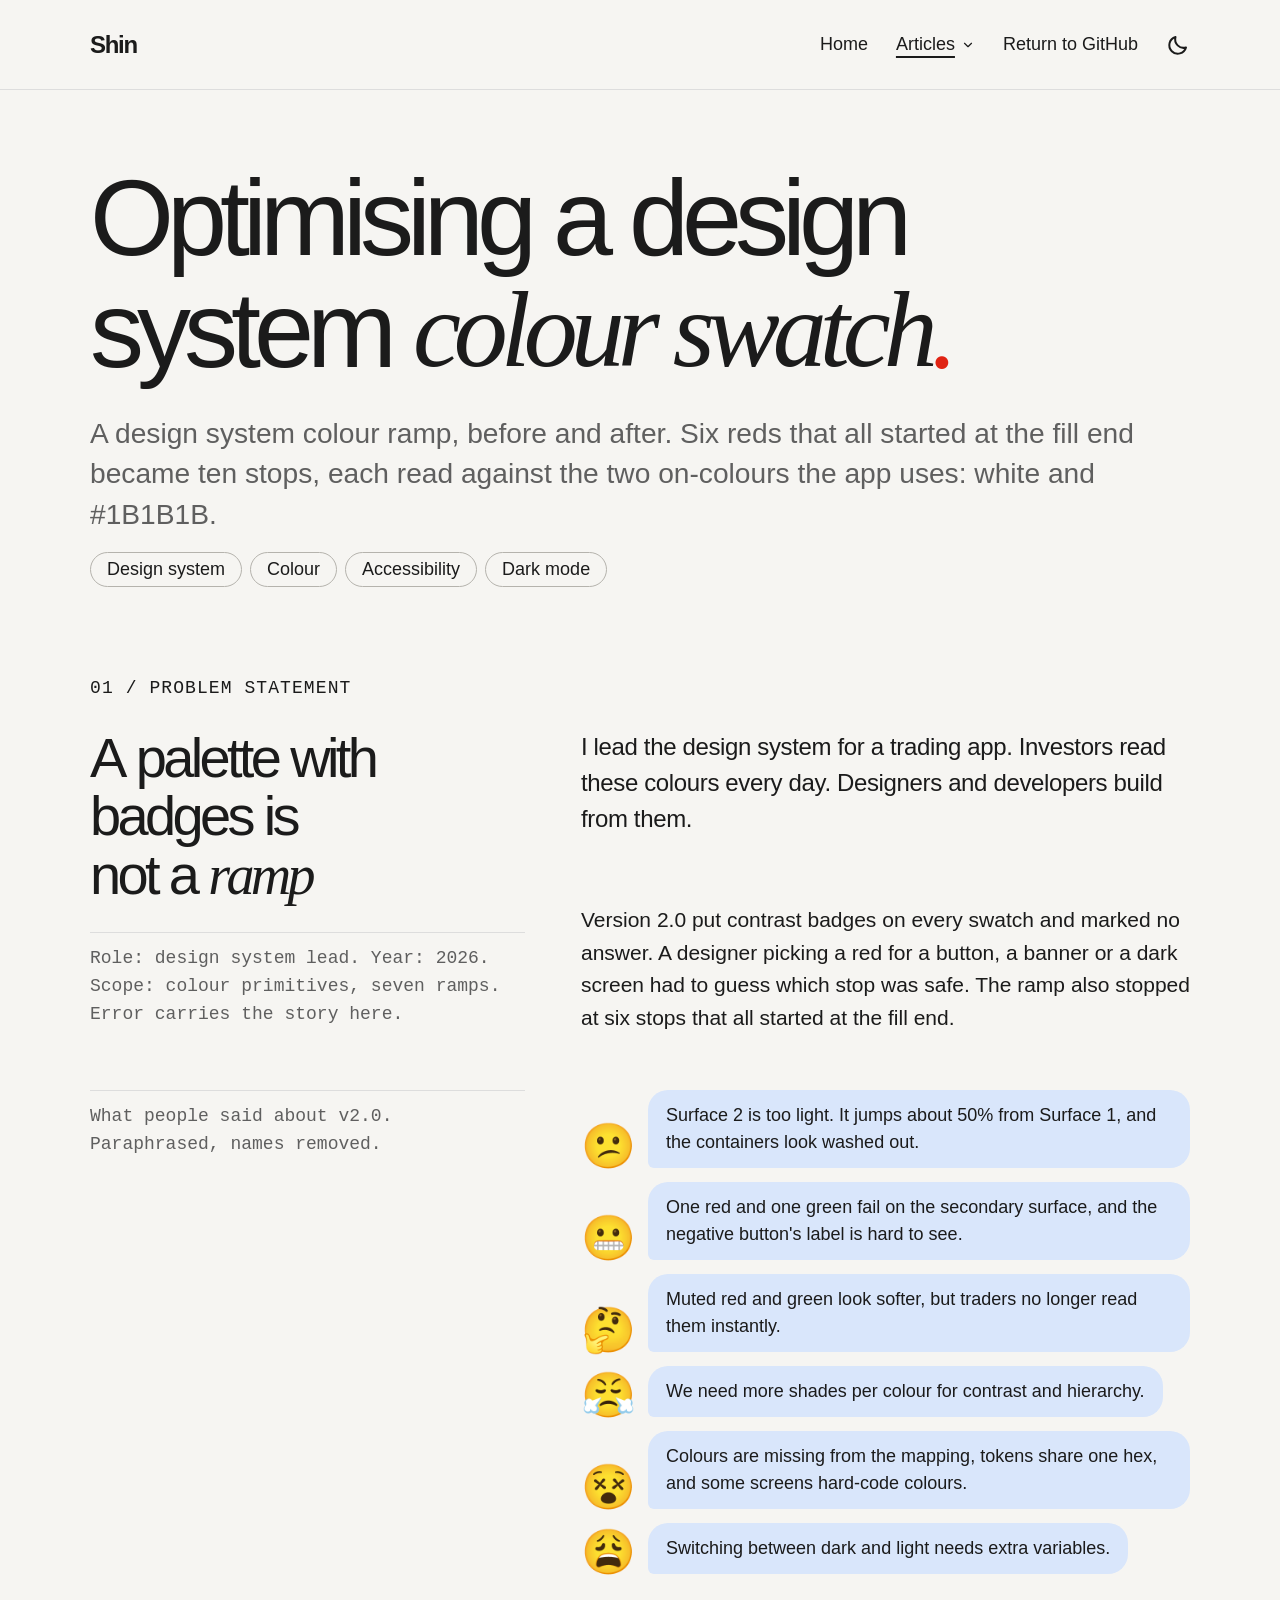
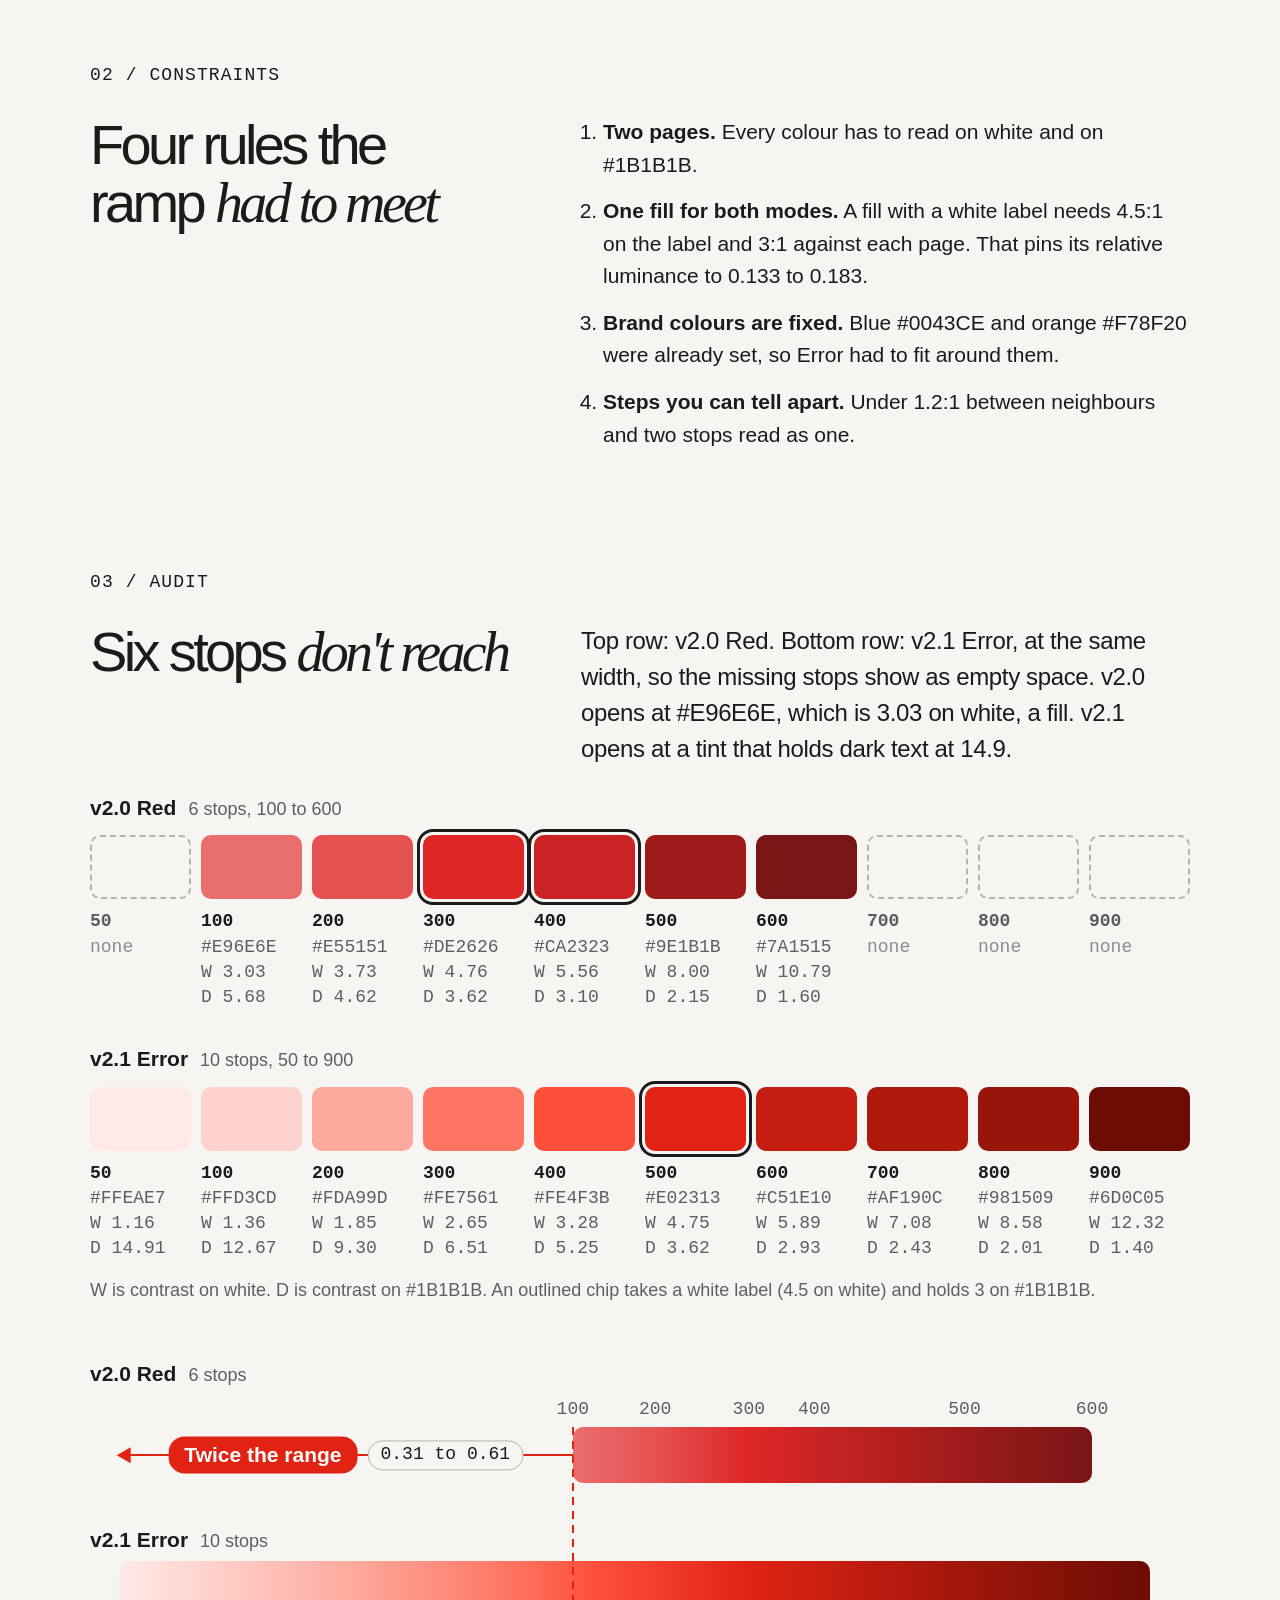
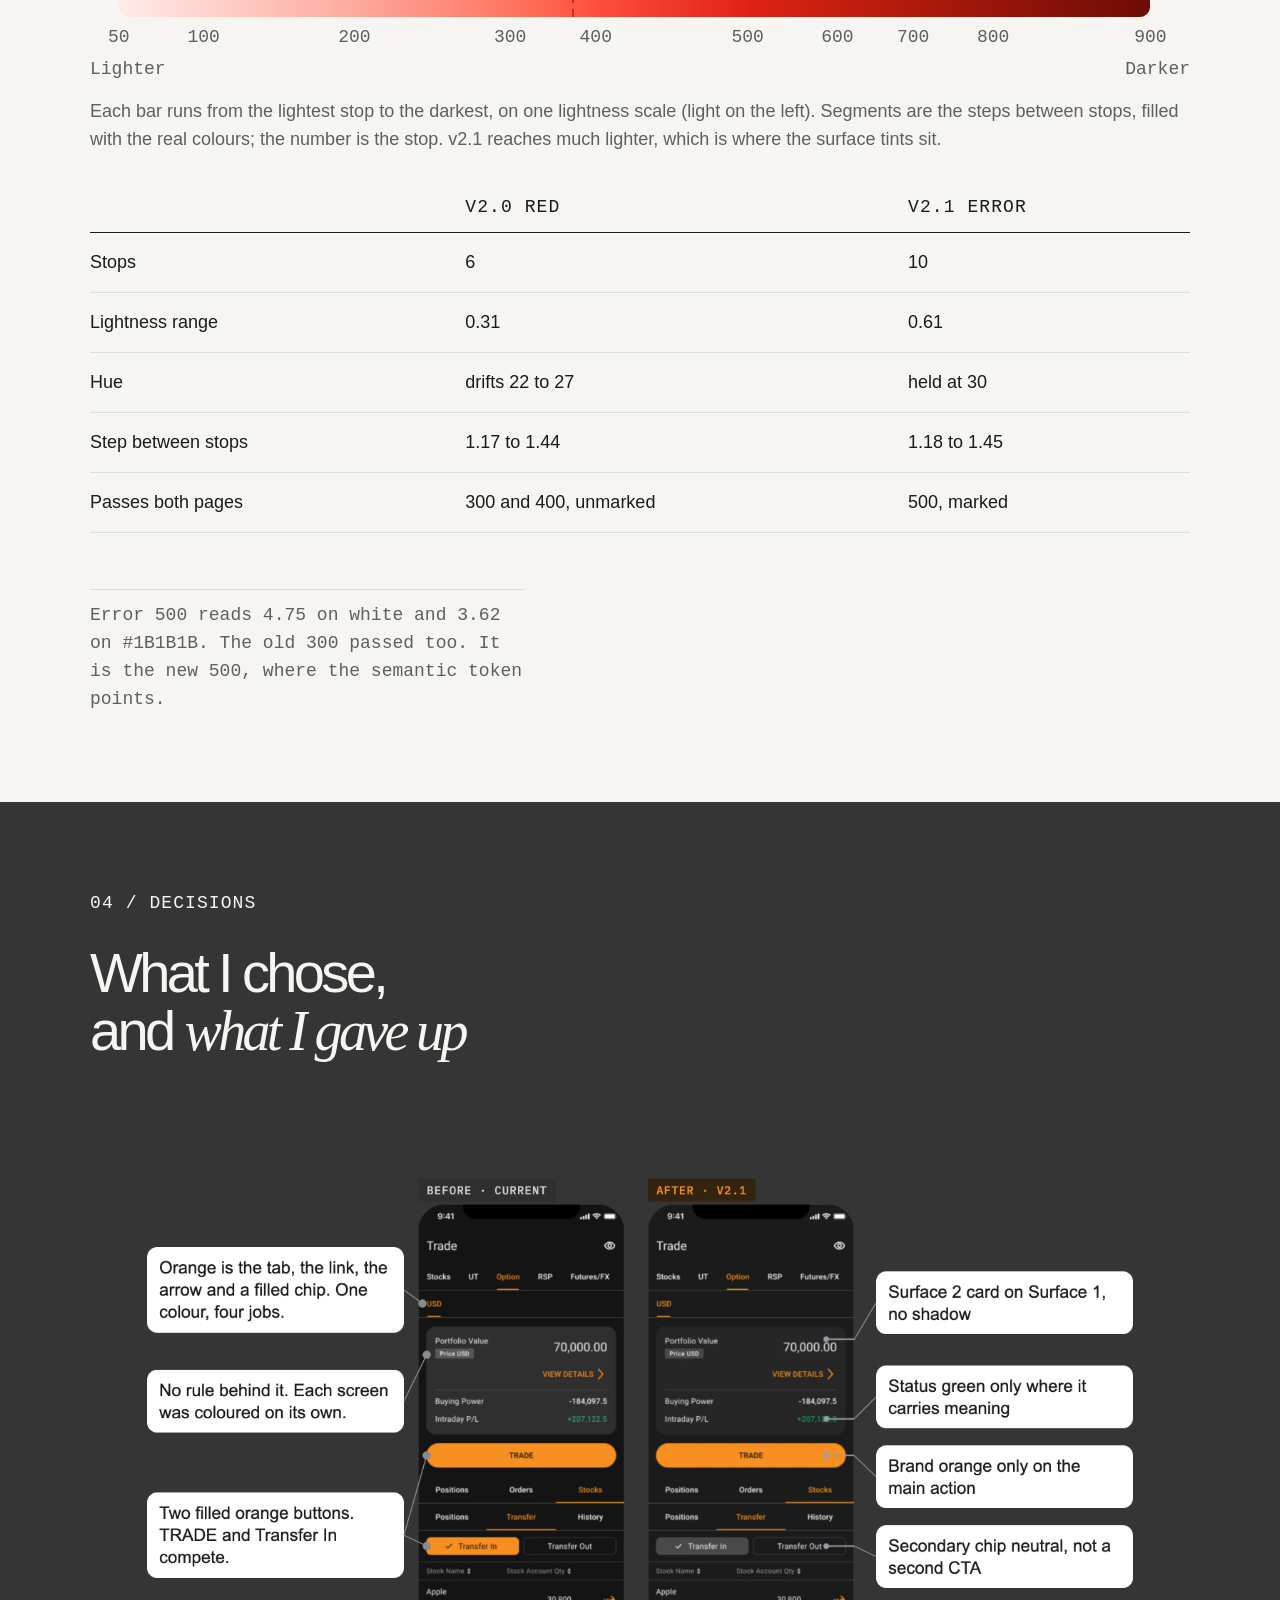
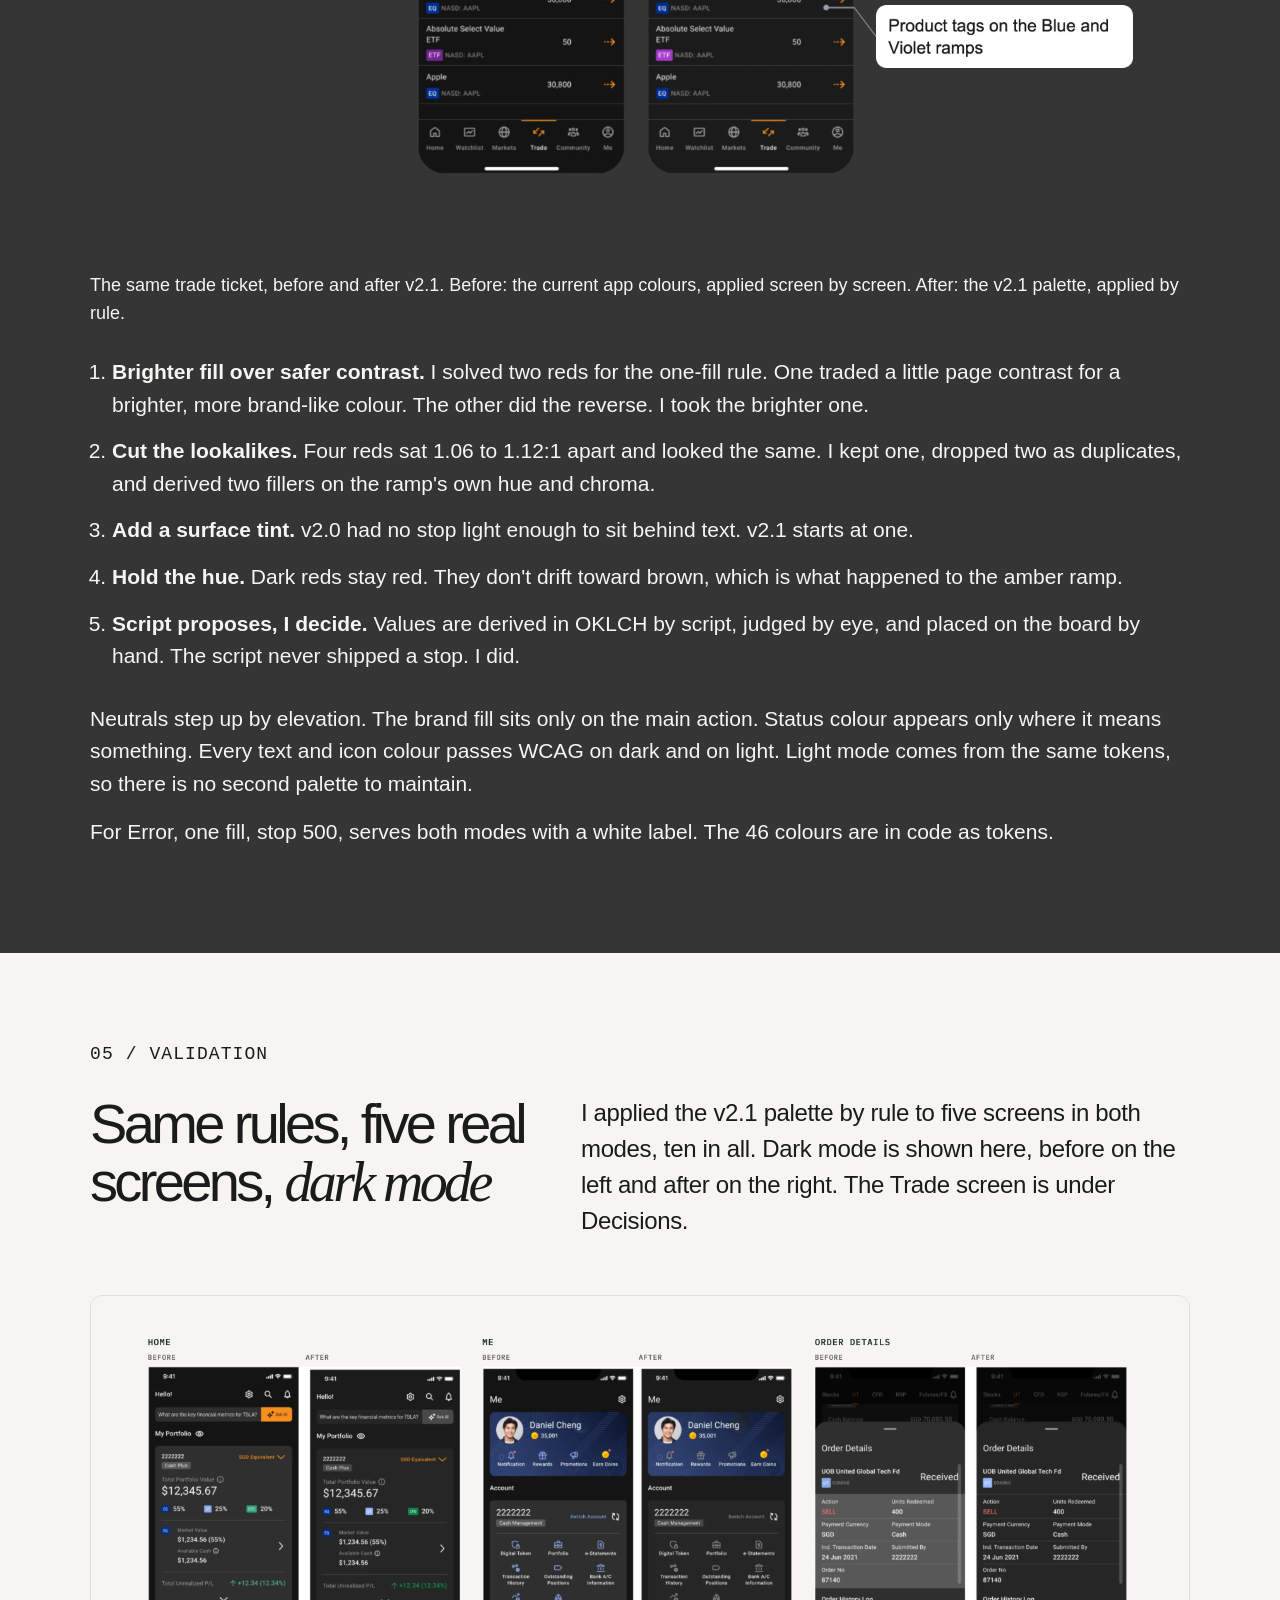
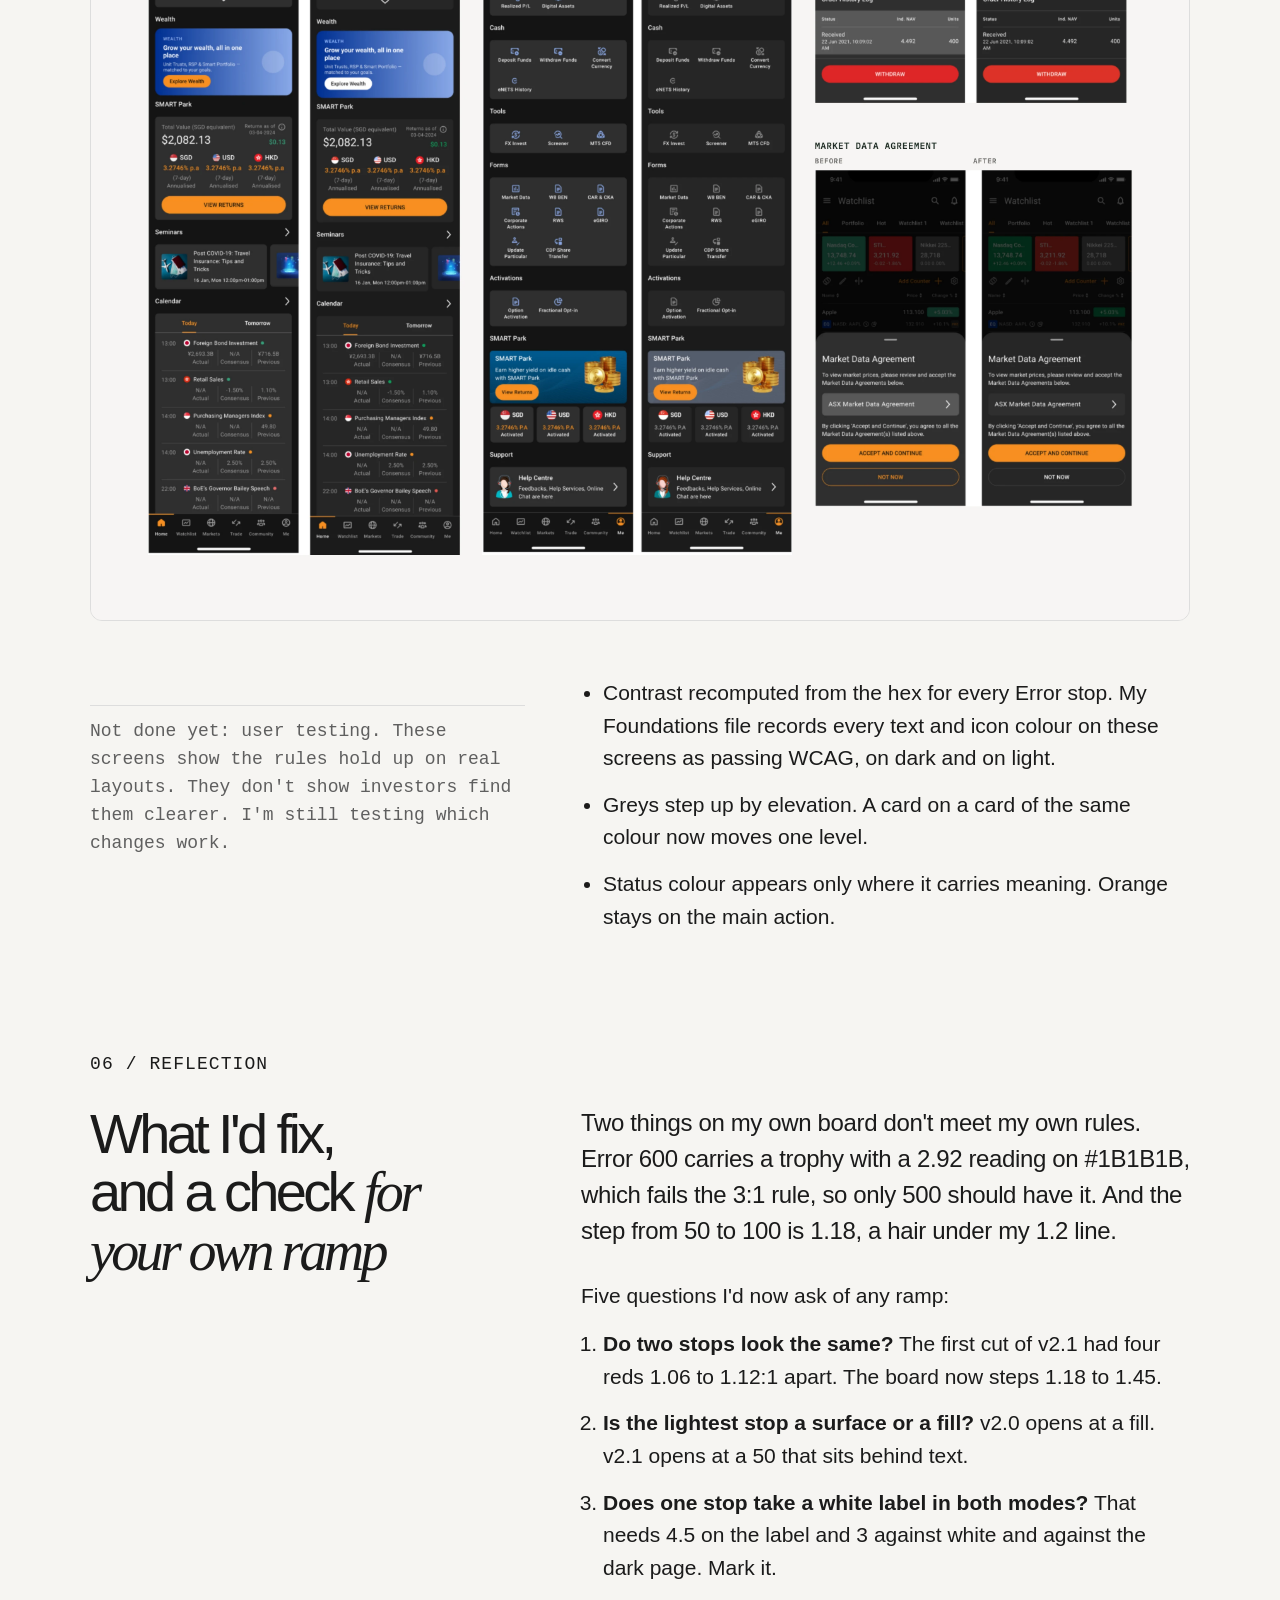
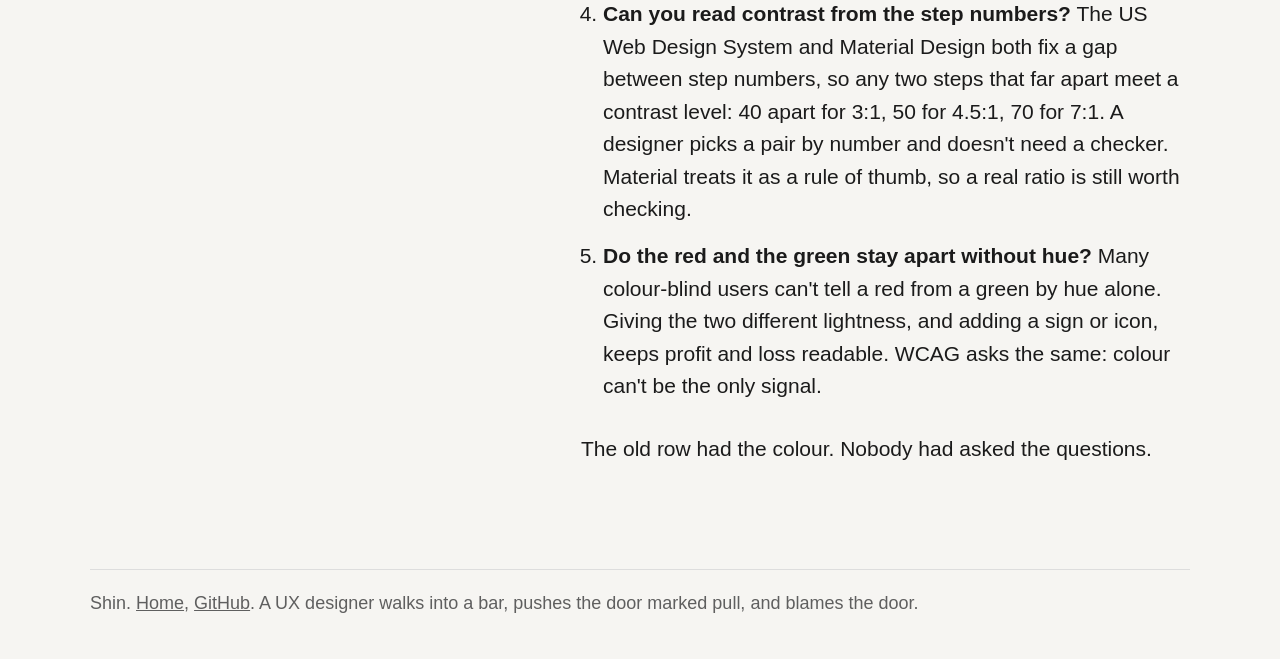
==== colour-swatch/index.html @ 4c6c38c0 "Rename the swatch article to colour-swatch and polish the dark theme and visuals" ====
<!doctype html>
<html lang="en">
<head>
<meta charset="utf-8">
<meta name="viewport" content="width=device-width, initial-scale=1">
<title>Optimising a design system colour swatch</title>
<meta name="description" content="A design system colour ramp, before and after: six reds became ten tested stops.">
<meta name="theme-color" content="#1B1B1B">
<meta property="og:title" content="Optimising a design system colour swatch">
<meta property="og:description" content="A design system colour ramp, before and after. Each stop read against white and #1B1B1B.">
<meta property="og:type" content="website">
<meta property="og:url" content="https://dofu.github.io/colour-swatch/">
<meta property="og:image" content="https://dofu.github.io/colour-swatch/assets/share-preview.png">
<meta property="og:image:width" content="1200"><meta property="og:image:height" content="630">
<meta name="twitter:card" content="summary_large_image">
<link rel="icon" href="../favicon.svg" type="image/svg+xml">
<script>document.documentElement.classList.add("js");try{var t=localStorage.getItem("theme");if(!t&&matchMedia("(prefers-color-scheme:dark)").matches)t="dark";if(t==="dark")document.documentElement.setAttribute("data-theme","dark")}catch(e){}</script>
<link rel="stylesheet" href="../styles.css?v=4593cac0">
</head>
<body>
<a class="skip" href="#main">Skip to content</a>
<header class="site wrap"><a class="brand" href="../index.html" aria-label="Shin, home">Shin</a><button class="burger" type="button" aria-expanded="false" aria-controls="site-nav" aria-label="Menu"><svg viewBox="0 0 24 24" aria-hidden="true"><path class="o" d="M3 7h18M3 12h18M3 17h18"/><path class="x" d="M5 5l14 14M19 5L5 19"/></svg></button><nav aria-label="Site" id="site-nav"><a href="../index.html">Home</a><div class="menu is-current"><button class="menu-btn" type="button" aria-expanded="false" aria-controls="articles-menu">Articles<svg viewBox="0 0 24 24" aria-hidden="true"><path d="M6 9l6 6 6-6"/></svg></button><ul id="articles-menu"><li><a href="../colour-swatch/index.html" aria-current="page">Optimising a design system colour swatch</a></li></ul></div><a href="https://github.com/dofu" class="ext">Return to GitHub</a></nav><button class="theme" type="button" aria-pressed="false" aria-label="Dark theme"><svg viewBox="0 0 24 24" aria-hidden="true"><path class="moon" d="M20 14.5A8.5 8.5 0 0 1 9.5 4a8.5 8.5 0 1 0 10.5 10.5z"/><g class="sun"><circle cx="12" cy="12" r="4"/><path d="M12 2v2M12 20v2M2 12h2M20 12h2M4.9 4.9l1.4 1.4M17.7 17.7l1.4 1.4M4.9 19.1l1.4-1.4M17.7 6.3l1.4-1.4"/></g></svg></button></header>
<main id="main" tabindex="-1">
<div class="wrap"><h1>Optimising a <mark>design system</mark> <em>colour swatch<span>.</span></em></h1>
<p class="lede">A design system colour ramp, before and after. Six reds that all started at the fill end became ten stops, each read against the two on-colours the app uses: white and #1B1B1B.</p><ul class="tags" aria-label="Tags"><li>Design system</li><li>Colour</li><li>Accessibility</li><li>Dark mode</li></ul></div>
<section class="wrap" id="problem">
<div class="tag">01 / Problem statement</div>
<h2>A palette with badges is <mark>not</mark> a <em>ramp</em></h2>
<p>I lead the design system for a trading app. Investors read these colours every day. Designers and developers build from them.</p>
<div class="with-note">
<aside class="margin">Role: design system lead. Year: 2026. Scope: colour primitives, seven ramps. Error carries the story here.</aside>
<p>Version 2.0 put contrast badges on every swatch and marked no answer. A designer picking a red for a button, a banner or a dark screen had to <mark>guess which stop was safe</mark>. The ramp also stopped at six stops that all started at the fill end.</p>
</div>
<div class="with-note lead-gap">
<aside class="margin">What people said about v2.0. Paraphrased, names removed.</aside>
<div class="chat" role="list" aria-label="Feedback on v2.0">
<div class="msg" role="listitem"><div class="av" aria-hidden="true">😕</div><div class="bub">Surface 2 is too light. It jumps about 50% from Surface 1, and the containers look washed out.</div></div>
<div class="msg" role="listitem"><div class="av" aria-hidden="true">😬</div><div class="bub">One red and one green fail on the secondary surface, and the negative button's label is hard to see.</div></div>
<div class="msg" role="listitem"><div class="av" aria-hidden="true">🤔</div><div class="bub">Muted red and green look softer, but traders no longer read them instantly.</div></div>
<div class="msg" role="listitem"><div class="av" aria-hidden="true">😤</div><div class="bub">We need more shades per colour for contrast and hierarchy.</div></div>
<div class="msg" role="listitem"><div class="av" aria-hidden="true">😵</div><div class="bub">Colours are missing from the mapping, tokens share one hex, and some screens hard-code colours.</div></div>
<div class="msg" role="listitem"><div class="av" aria-hidden="true">😩</div><div class="bub">Switching between dark and light needs extra variables.</div></div>
</div>
</div>
</section>
<section class="wrap" id="constraints">
<div class="tag">02 / Constraints</div>
<h2>Four <mark>rules</mark> the ramp <em>had to meet</em></h2>
<ol>
<li><strong>Two pages.</strong> Every colour has to read on white and on #1B1B1B.</li>
<li><strong>One fill for both modes.</strong> A fill with a white label needs 4.5:1 on the label and 3:1 against each page. That pins its relative luminance to 0.133 to 0.183.</li>
<li><strong>Brand colours are fixed.</strong> Blue #0043CE and orange #F78F20 were already set, so Error had to fit around them.</li>
<li><strong>Steps you can tell apart.</strong> Under 1.2:1 between neighbours and two stops read as one.</li>
</ol>
</section>
<section class="wrap" id="audit">
<div class="tag">03 / Audit</div>
<h2><mark>Six stops</mark> <em>don't reach</em></h2>
<p>Top row: v2.0 Red. Bottom row: v2.1 Error, at the same width, so the missing stops show as empty space. v2.0 opens at #E96E6E, which is 3.03 on white, a fill. v2.1 opens at a tint that holds dark text at 14.9.</p>
<figure class="swatch" aria-label="Swatches for both ramps with contrast on white (W) and on #1B1B1B (D). v2.0 Red has six stops, 100 to 600; v2.1 Error has ten, 50 to 900. The stops that take a white label are outlined: 300 and 400 in v2.0, 500 in v2.1.">
<div class="srow"><p class="sname">v2.0 Red<small>6 stops, 100 to 600</small></p><ol class="scells">
<li class="empty"><span class="chip"></span><span class="meta"><b>50</b><span>none</span></span></li>
<li class=""><span class="chip" style="background:#E96E6E"></span><span class="meta"><b>100</b><span>#E96E6E</span><span>W 3.03</span><span>D 5.68</span></span></li>
<li class=""><span class="chip" style="background:#E55151"></span><span class="meta"><b>200</b><span>#E55151</span><span>W 3.73</span><span>D 4.62</span></span></li>
<li class="label"><span class="chip" style="background:#DE2626"></span><span class="meta"><b>300</b><span>#DE2626</span><span>W 4.76</span><span>D 3.62</span></span></li>
<li class="label"><span class="chip" style="background:#CA2323"></span><span class="meta"><b>400</b><span>#CA2323</span><span>W 5.56</span><span>D 3.10</span></span></li>
<li class=""><span class="chip" style="background:#9E1B1B"></span><span class="meta"><b>500</b><span>#9E1B1B</span><span>W 8.00</span><span>D 2.15</span></span></li>
<li class=""><span class="chip" style="background:#7A1515"></span><span class="meta"><b>600</b><span>#7A1515</span><span>W 10.79</span><span>D 1.60</span></span></li>
<li class="empty"><span class="chip"></span><span class="meta"><b>700</b><span>none</span></span></li>
<li class="empty"><span class="chip"></span><span class="meta"><b>800</b><span>none</span></span></li>
<li class="empty"><span class="chip"></span><span class="meta"><b>900</b><span>none</span></span></li>
</ol></div>
<div class="srow"><p class="sname">v2.1 Error<small>10 stops, 50 to 900</small></p><ol class="scells">
<li class=""><span class="chip" style="background:#FFEAE7"></span><span class="meta"><b>50</b><span>#FFEAE7</span><span>W 1.16</span><span>D 14.91</span></span></li>
<li class=""><span class="chip" style="background:#FFD3CD"></span><span class="meta"><b>100</b><span>#FFD3CD</span><span>W 1.36</span><span>D 12.67</span></span></li>
<li class=""><span class="chip" style="background:#FDA99D"></span><span class="meta"><b>200</b><span>#FDA99D</span><span>W 1.85</span><span>D 9.30</span></span></li>
<li class=""><span class="chip" style="background:#FE7561"></span><span class="meta"><b>300</b><span>#FE7561</span><span>W 2.65</span><span>D 6.51</span></span></li>
<li class=""><span class="chip" style="background:#FE4F3B"></span><span class="meta"><b>400</b><span>#FE4F3B</span><span>W 3.28</span><span>D 5.25</span></span></li>
<li class="label"><span class="chip" style="background:#E02313"></span><span class="meta"><b>500</b><span>#E02313</span><span>W 4.75</span><span>D 3.62</span></span></li>
<li class=""><span class="chip" style="background:#C51E10"></span><span class="meta"><b>600</b><span>#C51E10</span><span>W 5.89</span><span>D 2.93</span></span></li>
<li class=""><span class="chip" style="background:#AF190C"></span><span class="meta"><b>700</b><span>#AF190C</span><span>W 7.08</span><span>D 2.43</span></span></li>
<li class=""><span class="chip" style="background:#981509"></span><span class="meta"><b>800</b><span>#981509</span><span>W 8.58</span><span>D 2.01</span></span></li>
<li class=""><span class="chip" style="background:#6D0C05"></span><span class="meta"><b>900</b><span>#6D0C05</span><span>W 12.32</span><span>D 1.40</span></span></li>
</ol></div>
<figcaption>W is contrast on white. D is contrast on #1B1B1B. An outlined chip takes a white label (4.5 on white) and holds 3 on #1B1B1B.</figcaption>
</figure>
<figure class="range" aria-label="Lightness range of the Error ramp. v2.0 Red spans 0.31 across 6 stops. v2.1 Error spans 0.61 across 10 stops, about twice the range, almost all of the extra at the light end.">
<div class="rh" aria-hidden="true"><div class="hplot">
<div class="hrow a"><p class="hname">v2.0 Red<small>6 stops</small></p><div class="hlabs"><span style="left:43.89%">100</span><span style="left:51.38%">200</span><span style="left:59.89%">300</span><span style="left:65.84%">400</span><span style="left:79.50%">500</span><span style="left:91.09%">600</span></div><div class="hbar"><i style="left:43.89%;width:calc(7.50% + 1px);background:linear-gradient(to right,#E96E6E,#E55151)"></i><i style="left:51.38%;width:calc(8.50% + 1px);background:linear-gradient(to right,#E55151,#DE2626)"></i><i style="left:59.89%;width:calc(5.96% + 1px);background:linear-gradient(to right,#DE2626,#CA2323)"></i><i style="left:65.84%;width:calc(13.65% + 1px);background:linear-gradient(to right,#CA2323,#9E1B1B)"></i><i style="left:79.50%;width:11.59%;background:linear-gradient(to right,#9E1B1B,#7A1515)"></i></div></div>
<div class="hrow b"><p class="hname">v2.1 Error<small>10 stops</small></p><div class="hbar"><i style="left:2.61%;width:calc(7.72% + 1px);background:linear-gradient(to right,#FFEAE7,#FFD3CD)"></i><i style="left:10.33%;width:calc(13.71% + 1px);background:linear-gradient(to right,#FFD3CD,#FDA99D)"></i><i style="left:24.04%;width:calc(14.15% + 1px);background:linear-gradient(to right,#FDA99D,#FE7561)"></i><i style="left:38.19%;width:calc(7.79% + 1px);background:linear-gradient(to right,#FE7561,#FE4F3B)"></i><i style="left:45.98%;width:calc(13.80% + 1px);background:linear-gradient(to right,#FE4F3B,#E02313)"></i><i style="left:59.78%;width:calc(8.16% + 1px);background:linear-gradient(to right,#E02313,#C51E10)"></i><i style="left:67.94%;width:calc(6.90% + 1px);background:linear-gradient(to right,#C51E10,#AF190C)"></i><i style="left:74.83%;width:calc(7.26% + 1px);background:linear-gradient(to right,#AF190C,#981509)"></i><i style="left:82.10%;width:14.30%;background:linear-gradient(to right,#981509,#6D0C05)"></i></div><div class="hlabs"><span style="left:2.61%">50</span><span style="left:10.33%">100</span><span style="left:24.04%">200</span><span style="left:38.19%">300</span><span style="left:45.98%">400</span><span style="left:59.78%">500</span><span style="left:67.94%">600</span><span style="left:74.83%">700</span><span style="left:82.10%">800</span><span style="left:96.40%">900</span></div></div>
<b class="hdash" style="left:43.89%"></b>
<b class="harrow" style="left:2.61%;width:41.27%"></b>
<span class="hcall" style="left:23.25%"><strong>Twice the range</strong><em>0.31 to 0.61</em></span>
</div><p class="haxis"><span>Lighter</span><span>Darker</span></p></div>
<div class="rv" aria-hidden="true">
<div class="rhead"><span></span><span class="rname">v2.0 Red<small>6 stops</small></span><span></span><span class="rname">v2.1 Error<small>10 stops</small></span><span></span></div>
<div class="rplot">
<div class="rlab"><span style="top:43.89%">100</span><span style="top:51.38%">200</span><span style="top:59.89%">300</span><span style="top:65.84%">400</span><span style="top:79.50%">500</span><span style="top:91.09%">600</span></div>
<div class="rbar"><i style="top:43.89%;height:calc(7.50% + 1px);background:linear-gradient(#E96E6E,#E55151)"></i><i style="top:51.38%;height:calc(8.50% + 1px);background:linear-gradient(#E55151,#DE2626)"></i><i style="top:59.89%;height:calc(5.96% + 1px);background:linear-gradient(#DE2626,#CA2323)"></i><i style="top:65.84%;height:calc(13.65% + 1px);background:linear-gradient(#CA2323,#9E1B1B)"></i><i style="top:79.50%;height:11.59%;background:linear-gradient(#9E1B1B,#7A1515)"></i></div>
<div class="rmid"><b class="dash" style="top:43.89%"></b><b class="rarrow" style="top:2.61%;height:41.27%"></b>
<span class="rcall" style="top:23.25%"><strong>Twice the range</strong><em>0.31 to 0.61</em></span></div>
<div class="rbar"><i style="top:2.61%;height:calc(7.72% + 1px);background:linear-gradient(#FFEAE7,#FFD3CD)"></i><i style="top:10.33%;height:calc(13.71% + 1px);background:linear-gradient(#FFD3CD,#FDA99D)"></i><i style="top:24.04%;height:calc(14.15% + 1px);background:linear-gradient(#FDA99D,#FE7561)"></i><i style="top:38.19%;height:calc(7.79% + 1px);background:linear-gradient(#FE7561,#FE4F3B)"></i><i style="top:45.98%;height:calc(13.80% + 1px);background:linear-gradient(#FE4F3B,#E02313)"></i><i style="top:59.78%;height:calc(8.16% + 1px);background:linear-gradient(#E02313,#C51E10)"></i><i style="top:67.94%;height:calc(6.90% + 1px);background:linear-gradient(#C51E10,#AF190C)"></i><i style="top:74.83%;height:calc(7.26% + 1px);background:linear-gradient(#AF190C,#981509)"></i><i style="top:82.10%;height:14.30%;background:linear-gradient(#981509,#6D0C05)"></i></div>
<div class="rlab r"><span style="top:2.61%">50</span><span style="top:10.33%">100</span><span style="top:24.04%">200</span><span style="top:38.19%">300</span><span style="top:45.98%">400</span><span style="top:59.78%">500</span><span style="top:67.94%">600</span><span style="top:74.83%">700</span><span style="top:82.10%">800</span><span style="top:96.40%">900</span></div>
</div>
</div>
<figcaption>Each bar runs from the lightest stop to the darkest, on one lightness scale (light on the left). Segments are the steps between stops, filled with the real colours; the number is the stop. v2.1 reaches much lighter, which is where the surface tints sit.</figcaption>
</figure>
<table>
<tr><th></th><th>v2.0 Red</th><th>v2.1 Error</th></tr>
<tr><td>Stops</td><td>6</td><td>10</td></tr>
<tr><td>Lightness range</td><td>0.31</td><td>0.61</td></tr>
<tr><td>Hue</td><td>drifts 22 to 27</td><td>held at 30</td></tr>
<tr><td>Step between stops</td><td>1.17 to 1.44</td><td>1.18 to 1.45</td></tr>
<tr><td>Passes both pages</td><td>300 and 400, unmarked</td><td>500, marked</td></tr>
</table>
<div class="with-note"><aside class="margin">Error 500 reads 4.75 on white and 3.62 on #1B1B1B. The old 300 passed too. It is the new 500, where the semantic token points.</aside></div>
</section>
<section class="band" id="decisions"><div class="in">
<div class="tag">04 / Decisions</div>
<h2>What I <mark>chose</mark>, and <em>what I gave up</em></h2>
<figure><img src="assets/trade-before-after.webp" alt="The Trade screen in dark mode, before and after v2.1, with notes on what changed" width="3084" height="1980" loading="lazy" decoding="async"><figcaption>The same trade ticket, before and after v2.1. Before: the current app colours, applied screen by screen. After: the v2.1 palette, applied by rule.</figcaption></figure>
<ol>
<li><strong>Brighter fill over safer contrast.</strong> I solved two reds for the one-fill rule. One traded a little page contrast for a brighter, more brand-like colour. The other did the reverse. I took the brighter one.</li>
<li><strong>Cut the lookalikes.</strong> Four reds sat 1.06 to 1.12:1 apart and looked the same. I kept one, dropped two as duplicates, and derived two fillers on the ramp's own hue and chroma.</li>
<li><strong>Add a surface tint.</strong> v2.0 had no stop light enough to sit behind text. v2.1 starts at one.</li>
<li><strong>Hold the hue.</strong> Dark reds stay red. They don't drift toward brown, which is what happened to the amber ramp.</li>
<li><strong>Script proposes, I decide.</strong> Values are derived in OKLCH by script, judged by eye, and placed on the board by hand. <mark>The script never shipped a stop. I did.</mark></li>
</ol>
<p>Neutrals step up by elevation. The brand fill sits only on the main action. Status colour appears only where it means something. Every text and icon colour passes WCAG on dark and on light. Light mode comes from the same tokens, so there is no second palette to maintain.</p>
<p>For Error, one fill, stop 500, serves both modes with a white label. The 46 colours are in code as tokens.</p>
</div></section>
<section class="wrap" id="validation">
<div class="tag">05 / Validation</div>
<h2>Same rules, <mark>five</mark> real screens, <em>dark mode</em></h2>
<p>I applied the v2.1 palette by rule to five screens in both modes, ten in all. Dark mode is shown here, before on the left and after on the right. The Trade screen is under Decisions.</p>
<figure><img class="light-only" src="assets/validation-dark.webp" alt="Dark mode before and after pairs for Home, Me, Order details and Market data agreement" width="3480" height="2930" loading="lazy" decoding="async"><img class="dark-only" src="assets/validation-dark-night.webp" alt="Dark mode before and after pairs for Home, Me, Order details and Market data agreement" width="3480" height="2930" loading="lazy" decoding="async"></figure>
<div class="with-note">
<aside class="margin">Not done yet: user testing. These screens show the rules hold up on real layouts. They don't show investors find them clearer. I'm still testing which changes work.</aside>
<ul>
<li>Contrast recomputed from the hex for every Error stop. My Foundations file records every text and icon colour on these screens as passing WCAG, on dark and on light.</li>
<li>Greys step up by elevation. A card on a card of the same colour now moves one level.</li>
<li>Status colour appears only where it carries meaning. Orange stays on the main action.</li>
</ul>
</div>
</section>
<section class="wrap" id="reflection">
<div class="tag">06 / Reflection</div>
<h2>What I'd <mark>fix</mark>, and a check <em>for your own ramp</em></h2>
<p>Two things on my own board don't meet my own rules. Error 600 carries a trophy with a 2.92 reading on #1B1B1B, which fails the 3:1 rule, so only 500 should have it. And the step from 50 to 100 is 1.18, a hair under my 1.2 line.</p>
<p>Five questions I'd now ask of any ramp:</p>
<ol>
<li><strong>Do two stops look the same?</strong> The first cut of v2.1 had four reds 1.06 to 1.12:1 apart. The board now steps 1.18 to 1.45.</li>
<li><strong>Is the lightest stop a surface or a fill?</strong> v2.0 opens at a fill. v2.1 opens at a 50 that sits behind text.</li>
<li><strong>Does one stop take a white label in both modes?</strong> That needs 4.5 on the label and 3 against white and against the dark page. Mark it.</li>
<li><strong>Can you read contrast from the step numbers?</strong> The US Web Design System and Material Design both fix a gap between step numbers, so any two steps that far apart meet a contrast level: 40 apart for 3:1, 50 for 4.5:1, 70 for 7:1. A designer picks a pair by number and doesn't need a checker. Material treats it as a rule of thumb, so a real ratio is still worth checking.</li>
<li><strong>Do the red and the green stay apart without hue?</strong> Many colour-blind users can't tell a red from a green by hue alone. Giving the two different lightness, and adding a sign or icon, keeps profit and loss readable. WCAG asks the same: colour can't be the only signal.</li>
</ol>
<p>The old row had the colour. Nobody had asked the questions.</p>
</section>
</main>
<script src="../reveal.js" defer></script>
<footer class="wrap">Shin. <a href="../index.html">Home</a>, <a href="https://github.com/dofu">GitHub</a>. A UX designer walks into a bar, pushes the door marked pull, and blames the door.</footer>
</body>
</html>
---- styles.css ----
:root{color-scheme:light;
--cream:#F6F5F2;--ink:#1B1B1B;--band:#353535;--muted:#5F5F5F;--line:#DDDDDD;--accent:#E02313;--note:#E02313;
--band-soft:#ECEAE4;--panel:#E6E3DB;--tag-line:#B5B3AD;--bar-before:#3B7BF2;--bar-before-tint:#D0E2FF;--bar-now:#D97757;--bar-now-tint:#F7DCD0;--ok:#198038;--no:#E02313;--ok-soft:#C8E1CE;--no-soft:#EFC4BC;--ink-soft:#4F4F4F;--bubble:#D9E6FB;--bubble-ink:var(--ink);
--font-sans:Arial,Helvetica,sans-serif;--font-serif:Georgia,serif;--font-mono:ui-monospace,SFMono-Regular,Menlo,Consolas,monospace;
/* type scale: nothing below --fs-caption */
--fs-body:21px;--fs-lead:24px;--fs-lede:clamp(24px,2.2vw,29px);--fs-caption:18px;--fs-label:18px;
--fs-brand:24px;--fs-link:27px;--fs-h1:clamp(52px,9vw,108px);--fs-h2:clamp(34px,4.4vw,56px);
--lh-body:1.55;--lh-tight:1.04;
/* layout */
--wrap-width:1100px;--gutter:56px;--measure:720px;--space-section:88px;--space-block:28px;--space-text:16px;--space-caption:16px;
--header-h:90px;--header-h-mobile:72px;--radius-img:12px;--radius-shot:12px;--radius-bubble:20px;
font-family:var(--font-sans);color:var(--ink);background:var(--cream)}
*{box-sizing:border-box}
html{scroll-behavior:smooth;scroll-padding-top:100px}
body{margin:0;background:var(--cream);color:var(--ink);font-size:var(--fs-body);line-height:var(--lh-body)}
a{color:inherit}
.wrap{width:min(var(--wrap-width),calc(100% - var(--gutter)));margin-inline:auto}
header.site{height:var(--header-h);display:flex;align-items:center;gap:54px;border-bottom:1px solid var(--line)}
a.brand{text-decoration:none}
.brand{font-size:var(--fs-brand);font-weight:700;letter-spacing:-.055em;white-space:nowrap}
h1,h2,h3{margin:0;font-weight:500}
h1,h2{text-wrap:balance}
h1,h2{letter-spacing:-.065em;line-height:var(--lh-tight)}
h1 em,h2 em{font-family:var(--font-serif);font-weight:400}
h1 em>span:not(.w){color:var(--accent)}
h1{font-size:var(--fs-h1);margin:72px 0 0}
h2{font-size:var(--fs-h2)}
.lede{font-size:var(--fs-lede);line-height:1.45;color:var(--muted);max-width:none;margin:26px 0 0}
section{display:grid;grid-template-columns:minmax(0,5fr) minmax(0,7fr);column-gap:var(--gutter);padding:var(--space-section) 0 0}
section>*{grid-column:2;min-width:0}
section>.tag{grid-column:1/-1}
section>h2{grid-column:1;grid-row:2;align-self:start}
section>img,section>table,section>.with-note{grid-column:1/-1}
.tag{font:var(--fs-label)/1.5 var(--font-mono);letter-spacing:.06em;text-transform:uppercase;margin-bottom:27px}
p{margin:0 0 var(--space-text);max-width:var(--measure)}
section>p:first-of-type{font-size:var(--fs-lead);line-height:1.5;letter-spacing:-.015em}
section>p.cap{font-size:var(--fs-caption);line-height:1.6;letter-spacing:0}
section>h3{font-size:var(--fs-lead);line-height:1.3;letter-spacing:-.03em;margin:var(--space-block) 0 var(--space-text)}
table.stack .pick{background:var(--ok-soft);padding-left:16px}
td .yn{width:22px;height:22px;vertical-align:-4px;margin-right:8px}
th .lg{width:24px;height:24px;vertical-align:-6px;margin-right:8px}
section>.result{grid-column:1/-1;margin:var(--space-block) 0;padding:32px 36px;border-radius:var(--radius-shot);background:var(--band-soft)}
.result .k{display:block;font:var(--fs-label)/1.4 var(--font-mono);letter-spacing:.06em;text-transform:uppercase;color:var(--ink-soft)}
.result p{margin:14px 0 14px;max-width:none;font:500 var(--fs-lead)/1.5 var(--font-mono);letter-spacing:0;overflow-wrap:anywhere}
.result .t{display:block;font-size:var(--fs-body);color:var(--ink-soft)}
section>.spanbar{grid-column:1/-1;margin:var(--space-block) 0 0}
.spanbar{min-height:48px;padding:8px 24px;text-align:center;border-radius:28px;background:var(--bar-now);color:var(--ink);display:flex;align-items:center;justify-content:center;font-size:var(--fs-body);font-weight:600;transform-origin:left}
.spanbar+.flow{margin-top:20px}
.js .spanbar{transform:scaleX(0)}
.js .spanbar span{opacity:0}
.js .spanbar.in-view{animation:bar-grow 1.1s cubic-bezier(.2,.7,.2,1) forwards}
.js .spanbar.in-view span{animation:bar-fade .5s ease-out 1s forwards}
@media (prefers-reduced-motion:reduce){.js .spanbar{transform:none}.js .spanbar span{opacity:1;animation:none!important}}
section>.flow{grid-column:1/-1}
.flow{list-style:none;margin:var(--space-block) 0;padding:0;max-width:none;display:grid;grid-template-columns:repeat(7,minmax(0,1fr));column-gap:24px;row-gap:0;counter-reset:f}
.flow>li{position:relative;margin:0;padding:18px 14px 22px;border-radius:var(--radius-shot);background:var(--band-soft);display:flex;flex-direction:column;gap:12px;font-size:var(--fs-caption);font-weight:600;line-height:1.3;overflow-wrap:normal}
.flow>li .d{order:-1;font-weight:400;color:var(--ink-soft);font-size:var(--fs-caption);line-height:1.3}
.flow>li:not(.loop)::before{counter-increment:f;content:"Step " counter(f);font:400 var(--fs-caption)/1.3 var(--font-sans);letter-spacing:0;color:var(--ink-soft)}
.flow>li:not(.loop):nth-child(-n+6)::after{content:"";position:absolute;left:100%;top:calc(50% - 7px);width:24px;height:14px;background:var(--tag-line);clip-path:polygon(0 42%,68% 42%,68% 15%,100% 50%,68% 85%,68% 58%,0 58%)}
.flow>li.loop{grid-column:3/7;grid-row:2;background:none;border-radius:0 0 var(--radius-shot) var(--radius-shot);border:2px solid var(--tag-line);border-top:0;padding:14px 16px 12px;text-align:center;font-weight:500;font-size:var(--fs-caption);margin-top:-1px}
.flow>li.loop::before{content:"";position:absolute;left:-9px;top:-14px;width:16px;height:16px;border-radius:0;background:var(--tag-line);clip-path:polygon(50% 0,100% 100%,0 100%);counter-increment:none}
.flow>li:nth-child(2){--i:1}.flow>li:nth-child(3){--i:2}.flow>li:nth-child(4){--i:3}.flow>li:nth-child(5){--i:4}.flow>li:nth-child(6){--i:5}.flow>li:nth-child(7){--i:6}.flow>li.loop{--i:7}
.js .flow>li{opacity:0;transform:translateY(20px)}
.js .flow.in-view>li{animation:card-in .7s cubic-bezier(.2,.7,.2,1) calc(var(--i, 0) * .18s) forwards}
@media (max-width:1200px){.flow{grid-template-columns:minmax(0,1fr);row-gap:34px}.flow>li{display:flex;flex-direction:column;align-items:flex-start;gap:2px;padding:14px 20px;font-size:var(--fs-body)}.flow>li:not(.loop):nth-child(-n+6)::after{left:34px;top:100%;width:14px;height:34px;clip-path:polygon(40% 0,60% 0,60% 66%,100% 66%,50% 100%,0 66%,40% 66%)}.flow>li.loop{grid-column:auto;grid-row:auto;border:0;border-radius:0;padding:4px 0;text-align:left;font-size:var(--fs-caption);display:block}.flow>li.loop::before{display:none}}
@media (prefers-reduced-motion:reduce){.js .flow>li{opacity:1;transform:none;animation:none!important}}
section>.map{grid-column:1/-1}
.map{margin:var(--space-block) 0;display:grid;grid-template-columns:minmax(0,2fr) 150px minmax(0,1fr);column-gap:64px;align-items:center}
.map .g{min-width:0;border:1px solid var(--tag-line);border-radius:16px;padding:20px 20px 22px}
.map h3{margin:0;font:600 var(--fs-lead)/1.2 var(--font-sans)}
.map .sub{margin:2px 0 16px;max-width:none;font-size:var(--fs-caption);color:var(--muted)}
.map ul{list-style:none;margin:0;padding:0;max-width:none;display:flex;flex-direction:column;gap:12px}
.map ul.mind{display:grid;grid-template-columns:repeat(2,minmax(0,1fr))}
.map li{margin:0;padding:14px 18px;border-radius:var(--radius-shot);background:var(--band-soft);font-size:var(--fs-caption);line-height:1.3;display:flex;flex-direction:column;gap:2px}
.map li span{color:var(--ink-soft)}
.map .hub{position:relative;text-align:center;padding:28px 12px;border-radius:var(--radius-shot);background:var(--bar-now);color:var(--ink);font:600 var(--fs-lead)/1.2 var(--font-sans)}
.map .hub::before,.map .hub::after{content:"";position:absolute;top:calc(50% - 8px);width:40px;height:16px;background:var(--tag-line);clip-path:polygon(0 50%,30% 12%,30% 40%,70% 40%,70% 12%,100% 50%,70% 88%,70% 60%,30% 60%,30% 88%)}
.map .hub::before{left:-52px}.map .hub::after{right:-52px}
.map figcaption{grid-column:1/-1;margin-top:20px}
.map li:nth-child(1){--i:0}.map li:nth-child(2){--i:1}.map li:nth-child(3){--i:2}.map li:nth-child(4){--i:3}.map li:nth-child(5){--i:4}.map li:nth-child(6){--i:5}.map li:nth-child(7){--i:6}.map li:nth-child(8){--i:7}.map li:nth-child(9){--i:8}
.map .in{--b:.3s}.map .work{--b:1.4s}
.js .map .g,.js .map li{opacity:0;transform:translateY(14px)}
.js .map.in-view .g.in{animation:card-in .6s cubic-bezier(.2,.7,.2,1) forwards}
.js .map.in-view .g.out{animation:card-in .6s cubic-bezier(.2,.7,.2,1) 1.1s forwards}
.js .map.in-view li{animation:card-in .5s cubic-bezier(.2,.7,.2,1) calc(var(--b,0s) + var(--i,0) * .1s) forwards}
.js .map .hub{opacity:0;transform:scale(.85)}
.js .map.in-view .hub{animation:hub-pop .5s cubic-bezier(.2,.7,.2,1) .6s forwards}
.js .map .hub::before,.js .map .hub::after{transform:scaleX(0);transform-origin:left}
.js .map.in-view .hub::before{animation:bar-grow .4s ease-out .9s forwards}
.js .map.in-view .hub::after{animation:bar-grow .4s ease-out 1.1s forwards}
@keyframes hub-pop{to{opacity:1;transform:none}}
@keyframes grow-y{to{transform:scaleY(1)}}
@media (max-width:1200px){.map{grid-template-columns:minmax(0,1fr);row-gap:48px}.map .hub::before,.map .hub::after{left:calc(50% - 8px);right:auto;width:16px;height:34px;clip-path:polygon(50% 0,100% 22%,64% 22%,64% 78%,100% 78%,50% 100%,0 78%,36% 78%,36% 22%,0 22%)}.map .hub::before{top:-42px}.map .hub::after{top:calc(100% + 8px)}.js .map .hub::before,.js .map .hub::after{transform:scaleY(0);transform-origin:top}.js .map.in-view .hub::before{animation:grow-y .4s ease-out .9s forwards}.js .map.in-view .hub::after{animation:grow-y .4s ease-out 1.1s forwards}}
@media (max-width:700px){.map ul.mind{grid-template-columns:minmax(0,1fr)}}
section>figure.chars,section>figure.swatches{grid-column:1/-1}
figure.chars{margin:var(--space-block) 0;display:grid;grid-template-columns:repeat(3,minmax(0,1fr));gap:24px;row-gap:var(--space-caption)}
figure.chars div{display:flex;flex-direction:column;align-items:center;gap:10px;text-align:center}
figure.chars img{margin:0;border:0;border-radius:0;width:min(100%,260px)}
figure.chars span{font-size:var(--fs-caption);line-height:1.5;color:var(--muted)}
figure.chars figcaption{grid-column:1/-1}
section>figure.comp{grid-column:1/-1}
figure.comp{margin:var(--space-block) 0;display:grid;grid-template-columns:minmax(0,3fr) minmax(0,2fr);gap:20px 40px;align-items:start}
figure.comp .demo{display:flex;flex-direction:column;gap:16px;min-width:0;padding-top:14px}
figure.comp .trow{position:relative;display:flex;align-items:center;gap:14px;padding:14px 18px 14px 10px;border:3px solid var(--line-c);border-radius:24px;background:linear-gradient(var(--fill1),var(--fill2));color:#3B2A2F;font-family:var(--font-sans);box-shadow:inset 0 -4px 0 rgba(0,0,0,.08),0 4px 0 var(--lip)}
figure.comp .trow::after{content:"";position:absolute;top:6px;right:6px;width:16px;height:16px;border:solid rgba(255,255,255,.92);border-width:3px 3px 0 0;border-radius:0 16px 0 0}
figure.comp .trow.shiny{--fill1:#FFF9D6;--fill2:#FFEEA0;--line-c:#F6D77A;--lip:#E6C15C}
figure.comp .trow.fresh{--fill1:#E2FAEE;--fill2:#BDF0D6;--line-c:#8FDCB4;--lip:#86C9A6}
figure.comp .trow.rotten{--fill1:#FFE8F1;--fill2:#FFD0E3;--line-c:#F9A8C8;--lip:#E592B4}
figure.comp .tile{flex:none;width:72px;height:60px;display:flex;align-items:center;justify-content:center}
figure.comp .tile img{width:94px;height:94px;max-width:none;margin:-16px 0 -10px -8px;border:0;border-radius:0}
figure.comp .txt{flex:1;min-width:0;display:flex;flex-direction:column;gap:6px}
figure.comp .txt strong{font-size:var(--fs-body);line-height:1.25;font-weight:700}
figure.comp .meta{display:flex;flex-wrap:wrap;align-items:center;gap:8px 10px;font-size:var(--fs-caption);color:#6B5058}
figure.comp .chip{display:inline-block;padding:2px 10px;border-radius:99px;font-size:var(--fs-caption);font-weight:700;line-height:1.3}
figure.comp .go{flex:none;width:40px;height:40px;border-radius:50%;border:1px solid #E8C8CF;display:flex;align-items:center;justify-content:center;color:#3B2A2F}
figure.comp .st{position:absolute;right:16px;top:-12px;padding:0 8px;background:var(--cream);font:var(--fs-label)/1.3 var(--font-mono);letter-spacing:0;color:var(--muted)}
figure.comp .props{margin:0;max-width:none;align-self:center}
figure.comp .props div{display:grid;grid-template-columns:150px minmax(0,1fr);gap:10px;padding:10px 0;border-bottom:1px solid var(--line)}
figure.comp .props div:first-child{border-top:1px solid var(--line)}
figure.comp .props dt{font:var(--fs-label)/1.5 var(--font-mono);letter-spacing:0;color:var(--muted)}
figure.comp .props dd{margin:0;font-size:var(--fs-caption);line-height:1.5}
figure.comp figcaption{grid-column:1/-1}
@media (max-width:860px){figure.comp{grid-template-columns:minmax(0,1fr)}figure.comp .props div{grid-template-columns:120px minmax(0,1fr)}}
section>figure.callouts,section>figure.board,section>figure.typescale,section>figure.pairs,section>figure.auditfig{grid-column:1/-1}
figure.callouts{margin:var(--space-block) 0;display:grid;grid-template-columns:minmax(0,300px) minmax(0,1fr);gap:20px 40px;align-items:center}
figure.callouts .shot{position:relative}
figure.callouts .shot img{margin:0}
figure.callouts .shot b{position:absolute;width:30px;height:30px;margin:-15px 0 0 -15px;border-radius:50%;background:var(--ink);color:var(--cream);font:700 18px/30px var(--font-sans);text-align:center;box-shadow:0 0 0 3px var(--cream)}
figure.callouts ol{margin:0;padding-left:0;list-style:none;counter-reset:c;max-width:none}
figure.callouts ol li{counter-increment:c;position:relative;padding-left:42px;margin:0 0 14px;font-size:var(--fs-caption);line-height:1.5}
figure.callouts ol li::before{content:counter(c);position:absolute;left:0;top:1px;width:30px;height:30px;border-radius:50%;background:var(--ink);color:var(--cream);font:700 18px/30px var(--font-sans);text-align:center}
figure.callouts figcaption{grid-column:1/-1}
figure.board{margin:var(--space-block) 0}
figure.board ol{list-style:none;margin:0 0 var(--space-caption);padding:0;max-width:none;display:grid;grid-template-columns:repeat(3,minmax(0,1fr));gap:14px}
figure.board li{margin:0;padding:16px 18px 18px;border-radius:var(--radius-shot);background:var(--band-soft);display:flex;flex-direction:column;gap:4px;font-size:var(--fs-caption);line-height:1.4}
figure.board li b{font:var(--fs-label)/1.3 var(--font-mono);letter-spacing:0;color:var(--muted);font-weight:400}
figure.board li strong{font-size:var(--fs-body)}
figure.board li span{color:var(--ink-soft)}
figure.board li.arc{background:none;border:1px dashed var(--tag-line)}
figure.typescale{margin:var(--space-block) 0}
figure.typescale .row{display:grid;grid-template-columns:150px 190px minmax(0,1fr) 150px;gap:16px;align-items:baseline;padding:14px 0;border-bottom:1px solid var(--line)}
figure.typescale .row:first-child{border-top:1px solid var(--line)}
figure.typescale s,figure.typescale .nil{font:var(--fs-label)/1.4 var(--font-mono);letter-spacing:0;color:var(--muted)}
figure.typescale strong{font-size:var(--fs-caption)}
figure.typescale .sample{display:block;line-height:1.1;letter-spacing:-.02em;overflow-wrap:anywhere}
figure.typescale .spec{font-size:var(--fs-caption);color:var(--muted);text-align:right}
figure.pairs{margin:var(--space-block) 0;display:grid;grid-template-columns:repeat(3,minmax(0,1fr));gap:24px}
figure.pairs .pair{display:flex;flex-direction:column;gap:14px}
figure.pairs .k{font:var(--fs-label)/1.4 var(--font-mono);text-transform:uppercase;letter-spacing:.06em;color:var(--muted)}
figure.pairs .was,figure.pairs .now{display:flex;flex-direction:column;gap:10px;padding:16px;border-radius:var(--radius-shot);background:var(--band-soft)}
figure.pairs .lbl{font-size:var(--fs-caption);color:var(--ink-soft);line-height:1.4}
figure.pairs .btn{display:block;padding:12px 16px;border-radius:14px;text-align:center;font:700 var(--fs-caption)/1.3 var(--font-sans)}
figure.pairs .ctr{display:flex;flex-direction:column;align-items:center;gap:2px;padding:12px;border-radius:16px;font:700 var(--fs-caption)/1.3 var(--font-sans)}
figure.pairs .ctr em{font-style:normal;font-size:32px;line-height:1.1}
figure.pairs figcaption{grid-column:1/-1}
figure.auditfig{margin:var(--space-block) 0}
figure.auditfig .steps{display:grid;grid-template-columns:repeat(3,minmax(0,1fr));gap:20px;margin:0 0 24px}
figure.auditfig .steps div{position:relative;padding-top:6px}
figure.auditfig .steps b{position:absolute;left:0;top:0;width:30px;height:30px;border-radius:50%;background:var(--ink);color:var(--cream);font:700 18px/30px var(--font-sans);text-align:center;z-index:1}
figure.auditfig .panel{display:flex;align-items:center;justify-content:center;height:96px;margin:0 0 10px 15px;border-radius:var(--radius-shot);background:linear-gradient(#B3C1FD,#C9BFF2)}
figure.auditfig .t{font:700 var(--fs-caption)/1.3 var(--font-sans);padding:4px 8px}
figure.auditfig .t.ghost{color:transparent;outline:2px dashed var(--ink);outline-offset:2px}
figure.auditfig .steps p{margin:0 0 0 15px;font-size:var(--fs-caption);line-height:1.5;color:var(--ink-soft)}
figure.auditfig .tiles{display:grid;grid-template-columns:repeat(8,minmax(0,1fr));gap:10px;margin:0 0 var(--space-caption)}
figure.auditfig .tiles div{display:flex;flex-direction:column;align-items:center;justify-content:center;gap:4px;height:84px;border-radius:14px;font:700 24px/1 var(--font-sans)}
figure.auditfig .tiles span{font:400 var(--fs-label)/1.2 var(--font-mono);letter-spacing:0}
@media (max-width:860px){figure.callouts{grid-template-columns:minmax(0,1fr)}figure.callouts .shot{max-width:300px}figure.board ol{grid-template-columns:repeat(2,minmax(0,1fr))}figure.typescale .row{grid-template-columns:1fr 1fr;grid-template-areas:"a b" "c c" "d d"}figure.typescale s,figure.typescale .nil{grid-area:a}figure.typescale strong{grid-area:b}figure.typescale .sample{grid-area:c}figure.typescale .spec{grid-area:d;text-align:left}figure.pairs{grid-template-columns:minmax(0,1fr)}figure.auditfig .steps{grid-template-columns:minmax(0,1fr)}figure.auditfig .tiles{grid-template-columns:repeat(4,minmax(0,1fr))}}
figure.swatches{margin:var(--space-block) 0}
figure.swatches .k{display:block;margin:0 0 12px;font:var(--fs-label) var(--font-mono);text-transform:uppercase;letter-spacing:.06em;color:var(--muted)}
figure.swatches .before{margin:0 0 28px;padding:0 0 24px;border-bottom:1px solid var(--line)}
figure.swatches .loose{display:flex;flex-wrap:wrap;gap:14px 16px;margin:0 0 14px}
figure.swatches .loose div{display:flex;flex-direction:column;align-items:center;gap:6px;font-size:var(--fs-caption);color:var(--muted)}
figure.swatches .loose i{display:block;width:56px;height:40px;border-radius:10px;border:1px solid rgba(0,0,0,.06)}
figure.swatches .before p{margin:0;max-width:none;font-size:var(--fs-caption);color:var(--muted)}
figure.swatches ul{list-style:none;margin:0 0 var(--space-caption);padding:0;max-width:none;display:grid;grid-template-columns:repeat(3,minmax(0,1fr));gap:20px}
figure.swatches li{margin:0;display:flex;flex-direction:column;gap:8px;font-size:var(--fs-caption);line-height:1.4}
figure.swatches .stops{display:flex;height:48px;border-radius:var(--radius-shot);overflow:hidden}
figure.swatches .stops i{flex:1}
figure.swatches li span:not(.stops){color:var(--muted)}
@media (max-width:860px){figure.chars{grid-template-columns:repeat(3,minmax(0,1fr));gap:12px}figure.chars img{width:100%}figure.swatches ul{grid-template-columns:repeat(2,minmax(0,1fr))}}
@media (prefers-reduced-motion:reduce){.js .map .g,.js .map li,.js .map .hub{opacity:1;transform:none;animation:none!important}.js .map .hub::before,.js .map .hub::after{transform:none;animation:none!important}}
.prompt{background:var(--band-soft);border-radius:var(--radius-shot);padding:20px 24px;font:var(--fs-label)/1.6 var(--font-mono);letter-spacing:0;overflow-wrap:anywhere;max-width:none}
img{display:block;width:100%;height:auto;margin:var(--space-block) 0;border:1px solid var(--line);border-radius:var(--radius-img)}
ol,ul{margin:0 0 var(--space-text);padding-left:22px;max-width:var(--measure)} li{margin:0 0 14px}
strong{font-weight:600}
section.band{background:var(--band);color:var(--cream);padding:var(--space-section) 0;margin-top:var(--space-section);display:block}
section.band>.in{width:min(var(--wrap-width),calc(100% - var(--gutter)));margin-inline:auto;display:grid;grid-template-columns:minmax(0,5fr) minmax(0,7fr);column-gap:var(--gutter)}
section.band .in>*{grid-column:2;min-width:0}
section.band .in>.tag{grid-column:1/-1}
section.band .in>h2{grid-column:1;grid-row:2;align-self:start;padding-bottom:50px}
section.band .in>img{grid-column:1/-1;border:0}
section.band .in>figure{grid-column:1/-1;margin:0 0 var(--space-block)}
section.band figure img{border:0}
section.band figcaption{color:inherit}
section.band .in>p.cap{font-size:var(--fs-caption);line-height:1.6;letter-spacing:0}
.with-note{display:grid;grid-template-columns:minmax(0,5fr) minmax(0,7fr);column-gap:var(--gutter);align-items:start}
.with-note>.margin{grid-column:1;grid-row:1;margin-top:var(--space-block)}
.with-note>:not(.margin){grid-column:2;grid-row:1}
.lead-gap{margin-top:40px}
.lead-gap>.margin{margin-top:0}
.margin{border-top:1px solid var(--line);padding-top:12px;font:var(--fs-label)/1.55 var(--font-mono);color:var(--muted)}
section.band .in>p,section.band .in>ol{grid-column:1/-1;max-width:none}
section.band a{color:var(--cream)}
/* soft variant: a tinted band instead of the dark one, for sections with no dark-mode figure */
section.band.soft{background:var(--band-soft);color:var(--ink)}
section.band.soft a{color:var(--ink)}
footer{margin-top:var(--space-section);border-top:1px solid var(--line);padding:20px 0 40px;color:var(--muted);font-size:var(--fs-label)}
table{width:100%;border-collapse:collapse;text-align:left;font-size:var(--fs-label);margin:var(--space-block) 0}
th{font:var(--fs-label) var(--font-mono);text-transform:uppercase;letter-spacing:.06em;padding:15px 15px 15px 0;border-bottom:1px solid var(--ink)}
td{padding:16px 20px 16px 0;border-bottom:1px solid var(--line);vertical-align:top;line-height:1.5}
header nav{display:flex;gap:28px;font-size:var(--fs-label);margin-left:auto}
header nav a{text-decoration:none}
header nav a:hover{text-decoration:underline}
.burger{display:none}
header nav a[aria-current]{text-decoration:underline;text-decoration-thickness:2px;text-underline-offset:6px}
header nav .menu{position:relative}
header nav .menu-btn{display:inline-flex;align-items:center;gap:6px;margin:0;padding:0;border:0;background:none;font:inherit;color:inherit;line-height:inherit;cursor:pointer}
header nav .menu-btn svg{width:14px;height:14px;fill:none;stroke:currentColor;stroke-width:2;stroke-linecap:round;stroke-linejoin:round;transition:transform .2s}
header nav .menu.open .menu-btn svg{transform:rotate(180deg)}
header nav .menu-btn:hover,header nav .menu.is-current .menu-btn{text-decoration:underline;text-underline-offset:6px}
header nav .menu.is-current .menu-btn{text-decoration-thickness:2px}
header nav .menu ul{display:none;position:absolute;top:100%;right:-12px;z-index:20;min-width:320px;margin:10px 0 0;padding:8px;list-style:none;background:var(--cream);border:1px solid var(--line);border-radius:12px;box-shadow:0 10px 30px rgba(0,0,0,.08)}
header nav .menu ul::before{content:"";position:absolute;left:0;right:0;top:-12px;height:12px}
header nav .menu.open ul,html:not(.js) header nav .menu ul{display:block}
@media (hover:hover){header nav .menu:hover ul{display:block}}
header nav .menu li{margin:0;padding:0}
header nav .menu li a{display:block;padding:10px 12px;border-radius:8px;white-space:nowrap}
header nav .menu li a:hover{background:var(--band-soft);text-decoration:none}
.chat{display:flex;flex-direction:column;gap:14px;max-width:620px}
.msg{display:flex;gap:12px;align-items:flex-end}
.av{flex:none;font-size:44px;line-height:1}
.bub{background:var(--bubble);color:var(--bubble-ink);border-radius:var(--radius-bubble) var(--radius-bubble) var(--radius-bubble) 6px;padding:12px 18px;font-size:var(--fs-caption);line-height:1.5}
@media (max-width:860px){
  section,section.band .in,.with-note{display:block}
  section.band .in>h2{padding-bottom:28px}
  .with-note>.margin{margin-top:14px}
  header.site{height:auto;flex-wrap:wrap;gap:6px 24px;padding:18px 0}
  header nav{margin-left:0;flex-wrap:wrap;gap:4px 20px;width:100%}
  .js .burger{display:flex;align-items:center;justify-content:center;width:44px;height:44px;margin:-8px -10px -8px auto;padding:0;border:0;background:none;color:var(--ink);cursor:pointer}
  .burger svg{width:26px;height:26px;fill:none;stroke:currentColor;stroke-width:2;stroke-linecap:round}
  .burger .x,.burger[aria-expanded="true"] .o{display:none}
  .burger[aria-expanded="true"] .x{display:inline}
  .js header nav{display:none}
  .js header.menu-open nav{display:flex;flex-direction:column;gap:0;margin-top:10px;border-top:1px solid var(--line)}
  .js header.menu-open nav a{padding:14px 0;border-bottom:1px solid var(--line);font-size:var(--fs-body)}
  .js header.menu-open nav .menu{width:100%}
  .js header.menu-open nav .menu-btn{display:flex;justify-content:space-between;width:100%;padding:14px 0;border-bottom:1px solid var(--line);font-size:var(--fs-body)}
  .js header.menu-open nav .menu-btn svg{width:18px;height:18px}
  .js header.menu-open nav .menu ul{position:static;min-width:0;margin:0;padding:0 0 0 18px;border:0;border-radius:0;box-shadow:none;background:none}
  .js header.menu-open nav .menu ul::before{display:none}
  .js header.menu-open nav .menu li a{border-radius:0;white-space:normal}
  .js header.menu-open nav .menu li a:hover{background:none;text-decoration:underline}
}
/* vertical rhythm: 16px between text blocks, 28px around figures, images and tables.
   Text already leaves 16px under itself, so media after text only adds 12px on top. */
section>:is(p,ol,ul,.with-note) + :is(figure,img,table){margin-top:calc(var(--space-block) - var(--space-text))}
section>:is(figure,img,table) + :is(figure,img,table){margin-top:0}
/* figures, charts and stacked tables, shared by every article */
section>figure{grid-column:1/-1;margin:var(--space-block) 0}
figcaption{margin:0;max-width:none;font-size:var(--fs-caption);color:var(--muted)}
figure.chart .cap{margin:0 0 var(--space-caption);max-width:none;color:var(--muted);font-size:var(--fs-caption)}
figure.shots{display:grid;grid-template-columns:repeat(4,1fr);gap:20px 20px;row-gap:var(--space-caption)}
figure.shots div{display:flex;flex-direction:column;gap:12px}
figure.shots img{margin:0;border-radius:var(--radius-shot)}
figure.shots span{font-size:var(--fs-caption);line-height:1.5;color:var(--muted)}
figure.shots figcaption{grid-column:1/-1}
section>figure.motion{grid-column:1/-1}
figure.motion{margin:var(--space-block) 0;display:flex;flex-direction:column;align-items:center;gap:var(--space-caption)}
figure.motion img{margin:0;width:min(100%,312px);height:auto;border-radius:var(--radius-shot)}
figure.motion figcaption{text-align:center;max-width:52ch}
figure.proj img{border:0;border-radius:var(--radius-img);margin:0 0 var(--space-caption)}
/* h1 and h2: words rise into place one by one behind a clip edge, and the red full stop pops in last.
   reveal.js wraps each word (.w > .wi) and adds .split, then .in-view when the heading scrolls into view. */
.js h1,.js h2{visibility:hidden;animation:heading-fallback 0s 2.5s forwards}
.js h1.split,.js h2.split{visibility:visible;animation:none}
@keyframes heading-fallback{to{visibility:visible}}
.w{display:inline-block;overflow:hidden;vertical-align:top;padding:.08em .08em .18em;margin:-.08em -.08em -.18em}
.js .split .wi{display:inline-block;opacity:0;transform:translateY(-115%)}
.js .split.in-view .wi{animation:word-in 1.2s cubic-bezier(.22,.8,.2,1) calc(var(--i) * .09s + .1s) forwards}
@keyframes word-in{to{opacity:1;transform:none}}
.js .split .dot{display:inline-block;transform:scale(0);transform-origin:50% 85%}
.js .split.in-view .dot{animation:dot-pop .7s cubic-bezier(.3,1.7,.5,1) calc(var(--n) * .09s + .45s) forwards}
@keyframes dot-pop{to{transform:scale(1)}}
@media (prefers-reduced-motion:reduce){.js h1,.js h2{visibility:visible;animation:none}.js .split .wi,.js .split .dot{opacity:1;transform:none;animation:none!important}}
/* screens flip over one by one when the row scrolls into view */
.js figure.shots>div{opacity:0;transform:perspective(900px) rotateY(90deg);backface-visibility:hidden}
.js figure.shots>div:nth-child(2){--i:1}.js figure.shots>div:nth-child(3){--i:2}.js figure.shots>div:nth-child(4){--i:3}.js figure.shots>div:nth-child(5){--i:4}.js figure.shots>div:nth-child(6){--i:5}
.js figure.shots.in-view>div{animation:shot-flip .85s cubic-bezier(.2,.7,.2,1) calc(var(--i,0) * .25s) forwards}
@keyframes shot-flip{0%{opacity:0;transform:perspective(900px) rotateY(90deg)}35%{opacity:1}100%{opacity:1;transform:none}}
@media (prefers-reduced-motion:reduce){.js figure.shots>div{opacity:1;transform:none;animation:none!important}}
/* chart: HTML bars that reflow. Name above the bars on a phone, beside them on a wide screen. */
figure.chart{--name-w:290px}
.chart .plot{position:relative}
.chart .plot::before{content:"";position:absolute;top:0;bottom:0;left:var(--name-w);right:0;pointer-events:none;border-right:1px solid var(--line);background:linear-gradient(to right,var(--line) 1px,transparent 1px) 0 0/33.3333% 100%}
.chart .crow{position:relative;display:grid;grid-template-columns:var(--name-w) minmax(0,1fr);padding:18px 0;border-bottom:1px solid var(--line)}
.chart .crow:last-child{border-bottom:0}
.chart .cname{font-weight:700;font-size:var(--fs-body);line-height:1.3}
.chart .clines{display:grid;gap:10px;min-width:0}
.chart .line{position:relative;display:flex;flex-wrap:wrap;align-items:center;gap:4px 12px;min-width:0}
.chart .bar{display:block;flex:none;height:28px;width:var(--w);border-radius:3px}
.chart .line.before .bar{background:var(--bar-before)}
.chart .line.now .bar{background:var(--bar-now)}
.chart .line .bar.range{display:flex;outline:2px dashed currentColor;outline-offset:-2px}
.chart .line.before .bar.range{background:var(--bar-before-tint);color:var(--bar-before)}
.chart .line.now .bar.range{background:var(--bar-now-tint);color:var(--bar-now)}
.chart .bar.range i{display:block;height:100%;background:var(--bar-before);border-radius:3px 0 0 3px}
.chart .line.now .bar.range i{background:var(--bar-now)}
.chart .line.before .bar.none{position:absolute;left:-42px;top:0;width:28px;height:28px;border-radius:8px;background:var(--bar-before-tint);border:2px dashed var(--bar-before)}
.chart .line.before:has(.bar.none){padding-left:0}
.chart .blabel{font-size:var(--fs-caption);line-height:1.4;min-width:0}
.chart .ticks{position:relative;height:36px;margin-left:var(--name-w);font:var(--fs-label)/1.4 var(--font-mono);color:var(--muted)}
.chart .ticks span{position:absolute;top:8px;transform:translateX(-50%);white-space:nowrap}
.chart .ticks span:first-child{transform:none}
.chart .ticks span:last-child{transform:translateX(-100%)}
.chart .legend{list-style:none;display:flex;flex-wrap:wrap;gap:8px 28px;margin:12px 0 var(--space-caption) var(--name-w);padding:0;max-width:none}
.chart .legend li{margin:0;display:flex;align-items:center;gap:10px;font-size:var(--fs-caption)}
.chart .legend .sw{display:block;width:26px;height:16px;border-radius:3px}
.chart .legend .sw.before{background:var(--bar-before)}
.chart .legend .sw.now{background:var(--bar-now)}
@media (max-width:860px){
  figure.chart{--name-w:0px}
  .chart .crow{grid-template-columns:minmax(0,1fr);row-gap:10px}
  .chart .line.before .bar.none{position:static;flex:none}
  .chart .ticks span:nth-child(3){display:none}
}
/* stats: three headline panels under an article's tags. The old value is struck through above the new one.
   Panels that compare before and now use the chart's "now" tint; a finding uses the soft green. */
.stats{list-style:none;margin:var(--space-block) 0 0;padding:0;max-width:none;display:grid;grid-template-columns:repeat(3,minmax(0,1fr));gap:20px}
.stats li{margin:0;padding:24px 28px 28px;border-radius:var(--radius-shot);background:var(--panel);color:var(--ink)}
.stats li.found{background:var(--ok-soft)}
.stats .k{display:block;font:var(--fs-label)/1.4 var(--font-mono);letter-spacing:.06em;text-transform:uppercase;color:var(--ink-soft)}
.stats .was{display:block;margin-top:14px;font-size:var(--fs-body);line-height:1.3;color:var(--ink-soft);text-decoration:line-through;text-decoration-thickness:2px;text-decoration-color:var(--bar-before)}
.stats li.found .was{text-decoration-color:var(--no)}
.stats .n{display:block;margin-top:2px;font-size:clamp(40px,4.4vw,56px);font-weight:500;letter-spacing:-.045em;line-height:1.05}
.stats .t{display:block;margin-top:8px;font-size:var(--fs-body);line-height:1.35;color:var(--ink-soft)}
.sr{position:absolute;width:1px;height:1px;margin:-1px;padding:0;overflow:hidden;clip:rect(0 0 0 0);white-space:nowrap;border:0}
.stats>li:nth-child(2){--i:1}.stats>li:nth-child(3){--i:2}
.js .stats>li{opacity:0;transform:translateY(24px)}
.js .stats.in-view>li{animation:card-in .8s cubic-bezier(.2,.7,.2,1) calc(var(--i, 0) * .2s + .15s) forwards}
@media (max-width:860px){.stats{grid-template-columns:minmax(0,1fr)}}
@media (prefers-reduced-motion:reduce){.js .stats>li{opacity:1;transform:none;animation:none!important}}
/* tags: plain labels under an article's intro and on the home list */
.tags{list-style:none;display:flex;flex-wrap:wrap;gap:8px;margin:var(--space-text) 0 0;padding:0;max-width:none}
.tags li{margin:0;padding:4px 16px;border:1px solid var(--tag-line);border-radius:999px;font-size:var(--fs-caption);line-height:1.4;color:var(--ink)}
/* method: label and value rows */
.method{margin:0 0 var(--space-text);padding:0}
.method>div{display:grid;grid-template-columns:150px minmax(0,1fr);column-gap:24px;padding:16px 0;border-bottom:1px solid var(--line)}
.method>div:first-child{border-top:1px solid var(--ink)}
.method dt{font:var(--fs-label)/1.5 var(--font-mono);letter-spacing:.06em;text-transform:uppercase;color:var(--muted)}
.method dd{margin:0}
@media (max-width:860px){.method>div{grid-template-columns:minmax(0,1fr);row-gap:4px}}
/* verdict cards: muted red when an assumption did not hold, muted green when it did.
   Cards rise in one by one when the grid scrolls into view; each mark stamps on after its card. */
section>.verdicts{grid-column:1/-1}
.verdicts{list-style:none;margin:var(--space-block) 0 var(--space-text);padding:0;max-width:none;display:grid;grid-template-columns:repeat(3,minmax(0,1fr));gap:20px}
.verdicts>li{margin:0;padding:28px;border:0;border-radius:var(--radius-shot);color:var(--ink)}
.verdicts>li.no{background:var(--no-soft)}
.verdicts>li.ok{background:var(--ok-soft)}
.verdicts p{margin:0;max-width:none}
.verdicts .claim{margin-bottom:18px;font-weight:600;line-height:1.35}
.verdicts .claim::before,.verdicts .found::before{display:block;margin-bottom:6px;font:400 var(--fs-label)/1.4 var(--font-mono);letter-spacing:.06em;text-transform:uppercase;color:var(--ink-soft)}
.verdicts .claim::before{content:"We assumed"}
.verdicts .found::before{content:"We found"}
.verdicts .mark{display:block;width:48px;height:48px;margin-bottom:18px}
.verdicts .mark svg{display:block;width:100%;height:100%}
.verdicts .mark.x circle{fill:var(--no)}
.verdicts .mark.t circle{fill:var(--ok)}
.verdicts>li:nth-child(2){--i:1}.verdicts>li:nth-child(3){--i:2}.verdicts>li:nth-child(4){--i:3}.verdicts>li:nth-child(5){--i:4}.verdicts>li:nth-child(6){--i:5}
.js .verdicts>li{opacity:0;transform:translateY(28px)}
.js .verdicts .mark{opacity:0;transform:scale(1.9) rotate(-14deg)}
.js .verdicts.in-view>li{animation:card-in .8s cubic-bezier(.2,.7,.2,1) calc(var(--i, 0) * .25s) forwards}
.js .verdicts.in-view .mark{animation:mark-stamp .5s cubic-bezier(.3,1.5,.5,1) calc(var(--i, 0) * .25s + .5s) forwards}
@keyframes card-in{to{opacity:1;transform:none}}
@keyframes mark-stamp{to{opacity:1;transform:none}}
@media (max-width:1000px){.verdicts{grid-template-columns:repeat(2,minmax(0,1fr))}}
@media (max-width:860px){.verdicts{grid-template-columns:minmax(0,1fr)}}
@media (prefers-reduced-motion:reduce){.js .verdicts>li,.js .verdicts .mark{opacity:1;transform:none;animation:none!important}}
/* bars grow when the chart scrolls into view (reveal.js adds .in-view) */
.js figure.chart .bar-anim{transform-box:fill-box;transform-origin:left center;transform:scaleX(0)}
.js figure.chart .bar-label{opacity:0}
.js figure.chart.in-view .bar-anim{animation:bar-grow 1.1s cubic-bezier(.2,.7,.2,1) var(--d,0s) forwards}
.js figure.chart.in-view .bar-label{animation:bar-fade .5s ease-out var(--d,0s) forwards}
@keyframes bar-grow{to{transform:scaleX(1)}}
@keyframes bar-fade{to{opacity:1}}
@media (prefers-reduced-motion:reduce){.js figure.chart .bar-anim{transform:none;animation:none!important}.js figure.chart .bar-label{opacity:1;animation:none!important}}
@media (max-width:860px){figure.shots{grid-template-columns:repeat(2,1fr)}}
@media (max-width:700px){
  table.stack,table.stack tbody,table.stack tr,table.stack td{display:block;width:auto}
  table.stack thead{display:none}
  table.stack tr{padding:14px 0;border-bottom:1px solid var(--line)}
  table.stack td{border:0;padding:2px 0}
  table.stack td:first-child{font-size:var(--fs-body)}
  table.stack td[data-label]::before{content:attr(data-label);color:var(--muted)}
  table.stack td.pick{padding:2px 8px;margin:2px -8px;border-radius:8px}
}
.cta{margin:var(--space-block) 0 0}
.btn{display:inline-block;background:var(--ink);color:var(--cream);font-size:var(--fs-caption);font-weight:600;text-decoration:none;padding:14px 28px;border-radius:999px;transition:background .15s}
.btn:hover{background:var(--accent)}
.skip{position:absolute;left:-999px;top:8px;background:var(--ink);color:var(--cream);padding:10px 16px;z-index:10}
.skip:focus{left:8px}
:focus-visible{outline:2px solid var(--accent);outline-offset:3px}
@media (prefers-reduced-motion:reduce){html{scroll-behavior:auto}}

/* Article header preview: the app in a window over a wallpaper */
figure.hero{margin:var(--space-block) 0 0}
figure.hero img{margin:0;border:0}
/* Component image inside a table cell */
table.stack td img.ci{width:auto;max-width:100%;max-height:120px;margin:12px 0 0;border:0;border-radius:0}

/* Token map: primitives on the left, the tokens that point at them on the right, joined by lines */
section>figure.tokenmap{grid-column:1/-1}
figure.tokenmap{margin:var(--space-block) 0}
figure.tokenmap>ol,figure.tokenmap ul.toks{list-style:none;margin:0;padding:0;max-width:none}
figure.tokenmap .hd,figure.tokenmap>ol>li{display:grid;grid-template-columns:minmax(0,2fr) minmax(0,3fr);column-gap:64px}
figure.tokenmap .hd{font:var(--fs-label)/1.5 var(--font-mono);letter-spacing:.06em;text-transform:uppercase;color:var(--muted);padding-bottom:10px}
figure.tokenmap>ol>li{align-items:center;padding:12px 0;border-top:1px solid var(--line)}
figure.tokenmap .prim{position:relative;display:flex;align-items:center;gap:12px;min-width:0}
figure.tokenmap .prim i{flex:none;width:34px;height:34px;border-radius:50%;box-shadow:inset 0 0 0 1px rgba(0,0,0,.12)}
figure.tokenmap .prim strong{font-weight:700}
figure.tokenmap .prim span{font:var(--fs-label)/1.4 var(--font-mono);color:var(--muted)}
figure.tokenmap .prim::after{content:"";position:absolute;right:-64px;top:50%;width:64px;height:2px;margin-top:-1px;background:var(--muted)}
figure.tokenmap ul.toks{position:relative}
figure.tokenmap .toks li{position:relative;margin:0;padding:6px 0 6px 22px}
figure.tokenmap .toks li::before{content:"";position:absolute;left:0;top:50%;width:14px;height:2px;margin-top:-1px;background:var(--muted)}
figure.tokenmap .toks li strong{display:block;font-weight:700}
figure.tokenmap .toks li span{display:block;font-size:var(--fs-caption);line-height:1.5;color:var(--muted)}
figure.tokenmap .toks.two li::after{content:"";position:absolute;left:0;top:0;bottom:0;width:2px;background:var(--muted)}
figure.tokenmap .toks.two li:first-child::after{top:50%}
figure.tokenmap .toks.two li:last-child::after{bottom:50%}
@media (max-width:700px){
figure.tokenmap .hd{display:none}
figure.tokenmap>ol>li{grid-template-columns:1fr;row-gap:8px}
figure.tokenmap .prim::after{display:none}
figure.tokenmap ul.toks{margin-left:16px}
figure.tokenmap ul.toks::before{content:"";position:absolute;left:0;top:-8px;height:8px;width:2px;background:var(--muted)}
figure.tokenmap .toks li::after{content:"";position:absolute;left:0;top:0;bottom:0;width:2px;background:var(--muted)}
figure.tokenmap .toks.two li:first-child::after{top:0}
figure.tokenmap .toks li:last-child::after{bottom:50%}
}

/* Task row anatomy: numbered badges on the drawn row, legend beside it; Done state for the demo rows */
figure.comp .trow.done{--fill1:#FFFBF2;--fill2:#F1EAE6;--line-c:#E8C8CF;--lip:#D9A3B0}
figure.comp .trow.done .txt strong{text-decoration:line-through;color:#5A4350}
figure.anatomy{grid-template-columns:minmax(0,2fr) minmax(0,3fr)}
figure.anatomy .demo{padding-top:24px;padding-bottom:12px}
figure.anatomy .n{display:inline-flex;align-items:center;justify-content:center;width:30px;height:30px;border-radius:50%;background:var(--ink);color:var(--cream);font:700 var(--fs-label)/1 var(--font-sans);flex:none;vertical-align:middle;margin-left:8px}
figure.anatomy .tile{position:relative}
figure.anatomy .tile .n{position:absolute;left:-12px;top:-16px;margin:0}
figure.anatomy .n.edge{position:absolute;right:-12px;bottom:-18px;margin:0}
figure.anatomy .n.gloss{position:absolute;right:-12px;top:-16px;margin:0}
figure.anatomy ol.legend{list-style:none;margin:0;padding:0;max-width:none;display:grid;gap:10px;align-self:center}
figure.anatomy ol.legend li{margin:0;display:grid;grid-template-columns:30px minmax(0,1fr);gap:12px;align-items:start;font-size:var(--fs-caption);line-height:1.5}
figure.anatomy ol.legend li b{display:inline-flex;align-items:center;justify-content:center;width:30px;height:30px;border-radius:50%;background:var(--ink);color:var(--cream);font:700 var(--fs-label)/1 var(--font-sans)}
figure.anatomy ol.legend strong{display:block;font-size:var(--fs-body);color:var(--ink)}
figure.anatomy ol.legend span{color:var(--muted)}
@media (max-width:860px){figure.anatomy{grid-template-columns:1fr}figure.anatomy .demo{padding-top:24px}figure.anatomy ol.legend{align-self:start}}

/* Dark theme. Applied by <html data-theme="dark">: set from the header switch or, with nothing saved, the visitor's system setting (inline script in <head>, switch in reveal.js).
   Warm near-black page, off-white text, yellow highlighter (mark), an asterisk above the title and muted section labels. */
html[data-theme="dark"]{--cream:#171615;--ink:#F1EEE6;--ink-soft:#D6D2C8;--muted:#A19D93;--line:#2E2C29;--tag-line:#4A4741;
--band:#211F1D;--band-soft:#211F1D;--panel:#211F1D;--bubble:#272522;--bubble-ink:#EAE6DC;--ok-soft:#1F3A2B;--no-soft:#3D2522;--bar-before-tint:#1F3350;--bar-now-tint:#43291F;
--accent:#FFDD33;--note:#FFDD33;--hl:#FFDD33;--on-hl:#171615;color-scheme:dark}
html[data-theme="dark"] h1,html[data-theme="dark"] h2{font-weight:500;letter-spacing:-.045em}
html[data-theme="dark"] h1::before{content:"*";display:block;margin:0 0 -.12em;font-size:.72em;line-height:1;font-weight:700;color:var(--hl)}
html[data-theme="dark"] h1 em,html[data-theme="dark"] h2 em{font-family:var(--font-sans);font-style:normal;font-weight:500}
html[data-theme="dark"] mark{background:var(--hl);color:var(--on-hl);padding:0 .14em;margin:0 -.04em;border-radius:0;-webkit-box-decoration-break:clone;box-decoration-break:clone}
html[data-theme="dark"] .tag{display:inline-block;justify-self:start;width:fit-content;padding:3px 16px;border-radius:999px;background:var(--line);color:var(--ink);font-weight:500}
html[data-theme="dark"] strong{color:var(--hl);font-weight:600}
html[data-theme="dark"] .lede{color:var(--ink-soft)}
html[data-theme="dark"] section.band{background:var(--band);color:var(--ink)}
html[data-theme="dark"] section.band a{color:var(--ink)}
html[data-theme="dark"] .tags li{border-color:var(--tag-line)}
html[data-theme="dark"] .margin{border-top-color:var(--tag-line)}
html[data-theme="dark"] th{border-bottom-color:var(--tag-line)}
html[data-theme="dark"] ::selection{background:var(--hl);color:var(--on-hl)}
html[data-theme="dark"] .skip{background:var(--hl);color:var(--on-hl)}
/* highlighter text is plain in the light theme */
mark{background:none;color:inherit}
/* theme switch in the header: moon in light, sun in dark; shown only when scripts run */
.theme{display:none}
.js .theme{display:inline-flex;align-items:center;justify-content:center;width:44px;height:44px;margin:-8px -10px -8px 0;padding:0;border:0;background:none;color:var(--ink);cursor:pointer;border-radius:50%}
.theme svg{width:24px;height:24px;fill:none;stroke:currentColor;stroke-width:2;stroke-linecap:round;stroke-linejoin:round}
.theme .sun,html[data-theme="dark"] .theme .moon{display:none}
html[data-theme="dark"] .theme .sun{display:inline}
.theme:hover{background:var(--band-soft)}
/* dark theme: orange fills keep dark text */
html[data-theme="dark"] .map .hub,html[data-theme="dark"] .spanbar{color:var(--on-hl)}
html[data-theme="dark"] figure.comp .txt strong{color:inherit}

/* timeline: dots on a line, hollow = by hand or once, filled = with AI or repeated; loops are brackets that point back */
figure.track{--dot:28px}
figure.track.numbered{--dot:40px}
.track .legend{display:flex;flex-wrap:wrap;gap:8px 28px;list-style:none;margin:0 0 var(--space-block);padding:0;max-width:none;font:var(--fs-label)/1.4 var(--font-mono)}
.track .legend li{display:flex;align-items:center;gap:10px;margin:0}
.track .dot{flex:none;display:inline-flex;align-items:center;justify-content:center;width:var(--dot);height:var(--dot);border-radius:50%;border:3px solid var(--ink);background:var(--cream);color:var(--ink);font:700 var(--fs-caption)/1 var(--font-sans)}
.track .legend .dot{width:22px;height:22px}
.track li.ai .dot{background:var(--accent);border-color:var(--accent);color:var(--cream)}
.track .groups,.track .loops{display:grid;grid-template-columns:repeat(var(--n),minmax(0,1fr))}
.track .groups{margin:0 0 18px}
.track .grp{grid-column:var(--from)/span var(--span);font:var(--fs-label)/1.4 var(--font-mono);letter-spacing:.04em;text-transform:uppercase;padding-bottom:10px;position:relative}
.track .grp::after{content:"";position:absolute;left:0;right:0;bottom:0;height:3px;border-radius:2px;background:var(--ink)}
.track ol.steps{list-style:none;margin:0;padding:0;max-width:none;display:grid;grid-template-columns:repeat(var(--n),minmax(0,1fr));position:relative}
.track ol.steps::before{content:"";position:absolute;left:calc(50% / var(--n));right:calc(50% / var(--n));top:calc(var(--dot) / 2 - 1px);height:2px;background:var(--tag-line)}
.track ol.steps>li{position:relative;margin:0;display:flex;flex-direction:column;align-items:center;gap:12px;text-align:center}
.track .t{display:flex;flex-direction:column;gap:4px;padding:0 6px}
.track .lbl{font-size:var(--fs-caption);font-weight:600;line-height:1.3}
.track .d{display:flex;flex-direction:column;gap:2px;font-size:var(--fs-caption);line-height:1.3;color:var(--muted)}
.track .d .n{color:var(--ink);font-weight:600}
.track .loops{margin-top:14px}
.track .loop{grid-column:var(--from)/span var(--span);margin:0 calc(50% / var(--span));position:relative;border:2px solid var(--tag-line);border-top:0;border-radius:0 0 12px 12px;padding:14px 16px 12px;text-align:center;font-size:var(--fs-caption);font-weight:500;line-height:1.3}
.track .loop::before{content:"";position:absolute;left:-9px;top:-14px;width:16px;height:16px;background:var(--tag-line);clip-path:polygon(50% 0,100% 100%,0 100%)}
@media (max-width:860px){
  .track ol.steps{grid-template-columns:minmax(0,1fr);row-gap:20px}
  .track ol.steps::before{left:calc(var(--dot) / 2 - 1px);right:auto;top:calc(var(--dot) / 2);bottom:calc(var(--dot) / 2);width:2px;height:auto}
  .track ol.steps>li{flex-direction:row;align-items:flex-start;text-align:left;gap:16px}
  .track .t{padding:0}
  .track .groups,.track .loops{display:block}
  .track .loop{display:block;margin:var(--space-block) 0 0;border:2px dashed var(--tag-line);border-radius:12px}
  .track .loop::before{display:none}
  .track .grp{display:block}
}

/* lightness range: two stacked bars on one scale, a dashed line from the top of the first, one arrow to the top of the second */
.range{--bw:110px;--lw:44px;--rg:10px;--h:560px;--nameh:34px;--labh:32px;--barh:56px;--gap:44px}
.range .rv{display:none;max-width:760px;margin-inline:auto}
.range .hplot{position:relative}
.range .hrow{position:relative}
.range .hname{display:flex;align-items:baseline;gap:12px;height:var(--nameh);margin:0;max-width:none;font-size:var(--fs-body);font-weight:600;line-height:1.2}
.range .hname small{font:400 var(--fs-caption)/1.3 var(--font-sans);color:var(--muted)}
.range .hlabs{position:relative;height:var(--labh)}
.range .hlabs span{position:absolute;top:0;transform:translateX(-50%);font:var(--fs-label)/1.6 var(--font-mono);color:var(--muted)}
.range .hrow.b{margin-top:var(--gap)}
.range .hrow.b .hlabs{margin-top:6px}
.range .hrow.a .hlabs{display:block}
.range .hbar{position:relative;height:var(--barh)}
.range .hbar i{position:absolute;top:0;bottom:0;display:block}
.range .hbar i:first-child{border-radius:10px 0 0 10px}
.range .hbar i:last-child{border-radius:0 10px 10px 0}
.range .hdash{position:absolute;top:calc(var(--nameh) + var(--labh));height:calc(2 * var(--barh) + var(--gap) + var(--nameh));width:0;border-left:0;background:repeating-linear-gradient(to bottom,var(--accent) 0 8px,transparent 8px 14px);width:2px;margin-left:-1px;z-index:1}
.range .harrow{position:absolute;top:calc(var(--nameh) + var(--labh) + var(--barh) / 2 - 1px);height:2px;background:var(--accent)}
.range .harrow::before{content:"";position:absolute;left:-2px;top:-7px;width:14px;height:16px;background:var(--accent);clip-path:polygon(0 50%,100% 0,100% 100%)}
.range .hcall{position:absolute;top:calc(var(--nameh) + var(--labh) + var(--barh) / 2);transform:translate(-50%,-50%);display:flex;align-items:center;gap:10px;width:max-content;max-width:90%}
.range .hcall strong{padding:6px 16px;border-radius:16px;background:var(--accent);color:var(--cream);font-size:var(--fs-body);line-height:1.2}
.range .hcall em{padding:2px 12px;border-radius:999px;background:var(--cream);border:1px solid var(--tag-line);font:normal 500 var(--fs-caption)/1.3 var(--font-mono)}
.range .haxis{display:flex;justify-content:space-between;margin:2px 0 0;max-width:none;font:var(--fs-label)/1.4 var(--font-mono);color:var(--muted)}
.range .rhead,.range .rplot{display:grid;grid-template-columns:var(--lw) var(--bw) minmax(130px,1fr) var(--bw) var(--lw);column-gap:var(--rg)}
.range .rname{width:max-content;justify-self:center;display:flex;flex-direction:column;align-items:center;margin-bottom:14px;font-size:var(--fs-body);font-weight:600;line-height:1.2}
.range .rname small{font:400 var(--fs-caption)/1.3 var(--font-sans);color:var(--muted)}
.range .rplot{height:var(--h)}
.range .rbar,.range .rlab,.range .rmid{position:relative}
.range .rbar i{position:absolute;left:0;right:0;display:block}
.range .rbar i:first-child{border-radius:10px 10px 0 0}
.range .rbar i:last-child{border-radius:0 0 10px 10px}
.range .rlab span{position:absolute;right:0;transform:translateY(-50%);font:var(--fs-label)/1 var(--font-mono);color:var(--muted)}
.range .rlab.r span{right:auto;left:0}
.range .dash{position:absolute;left:0;right:calc(-1 * (var(--bw) + var(--rg)));height:0;border-top:2px dashed var(--accent);z-index:1}
.range .rarrow{position:absolute;left:50%;width:2px;margin-left:-1px;background:var(--accent)}
.range .rarrow::before{content:"";position:absolute;left:-7px;top:-2px;width:16px;height:14px;background:var(--accent);clip-path:polygon(50% 0,100% 100%,0 100%)}
.range .rcall{position:absolute;left:50%;transform:translate(-50%,-50%);display:flex;flex-direction:column;align-items:center;gap:6px;width:max-content;max-width:100%;text-align:center}
.range .rcall strong{padding:6px 16px;border-radius:16px;background:var(--accent);color:var(--cream);font-size:var(--fs-body);line-height:1.2}
.range .rcall em{padding:2px 12px;border-radius:999px;background:var(--cream);border:1px solid var(--tag-line);font:normal 500 var(--fs-caption)/1.3 var(--font-mono)}
@media (max-width:860px){.range .rh{display:none}.range .rv{display:block}.range{--bw:44px;--lw:36px;--rg:6px;--h:520px}.range .rcall{max-width:112px}.range .rcall strong{padding:6px 12px}}

/* contrast pairs as bars against the pass lines */
.gauge .gplot{position:relative;padding-top:44px}
.gauge .gscale{position:absolute;left:80px;right:0;top:0;bottom:0;z-index:2;pointer-events:none}
.gauge .gline{position:absolute;top:36px;bottom:0;width:2px;margin-left:-1px;background:repeating-linear-gradient(to bottom,var(--accent) 0 8px,transparent 8px 14px)}
.gauge .gl{position:absolute;top:-32px;font:normal 600 var(--fs-caption)/1.2 var(--font-mono);white-space:nowrap;color:var(--ink)}
.gauge .gl.l3{right:8px}
.gauge .gl.l45{left:8px}
.gauge .grow{display:grid;grid-template-columns:64px minmax(0,1fr);gap:16px;align-items:center;margin:0 0 10px}
.gauge .gtile{display:flex;align-items:center;justify-content:center;height:48px;border-radius:12px;border:1px solid var(--tag-line);font:700 var(--fs-body)/1 var(--font-sans)}
.gauge .gbar{position:relative;height:48px}
.gauge .gbar i{display:block;height:100%;width:calc(var(--v) / 15 * 100%);border-radius:10px;border:1px solid var(--tag-line)}
.gauge .gbar b{position:absolute;top:50%;left:calc(var(--v) / 15 * 100% + 12px);transform:translateY(-50%);font:600 var(--fs-caption)/1.2 var(--font-mono);white-space:nowrap;color:var(--ink)}
.gauge .grow.tight .gbar i{border-width:2px;border-color:var(--ink)}
.gauge .grow.tight .gbar b{font-weight:700}
@media (max-width:860px){.gauge .gplot{padding-top:78px}.gauge .gscale{left:64px;right:100px}.gauge .gline{top:70px}.gauge .gl.l3{right:auto;left:8px;top:-64px}.gauge .gl.l45{top:-34px}.gauge .grow{grid-template-columns:48px minmax(0,1fr) 84px;gap:16px}.gauge .gbar{display:contents}.gauge .gbar i{height:36px}.gauge .gbar b{position:static;transform:none}.gauge .gbar b .tt{display:none}.gauge .gtile{height:36px}}
/* timeline sitting directly in a section: room above, caption below */
section>figure.track{margin-top:var(--space-block);margin-bottom:var(--space-block)}
figure.track figcaption{margin-top:var(--space-caption)}

/* navigation stays at the top while scrolling; the page colour fills the full width behind it */
body{overflow-x:clip}
header.site{position:sticky;top:0;z-index:30}
header.site::after{content:"";position:absolute;z-index:-1;top:0;bottom:0;left:calc(50% - 50vw);right:calc(50% - 50vw);background:var(--cream);border-bottom:1px solid var(--line)}
header.site{border-bottom:0}
figure.range{margin-top:var(--space-block);margin-bottom:var(--space-block)}
figure.range figcaption{margin-top:var(--space-caption)}

/* two renderings of one image: the light-page version and the dark-page version follow the theme */
.dark-only{display:none}
html[data-theme="dark"] .dark-only{display:block}
html[data-theme="dark"] .light-only{display:none}

/* swatch rows: the ramp as colour chips with hex and contrast; ten slots so missing stops show as gaps */
figure.swatch{margin-top:var(--space-block);margin-bottom:var(--space-block)}
.swatch .srow+.srow{margin-top:36px}
.swatch .sname{display:flex;align-items:baseline;gap:12px;margin:0 0 14px;max-width:none;font-size:var(--fs-body);font-weight:600;line-height:1.2}
.swatch .sname small{font:400 var(--fs-caption)/1.3 var(--font-sans);color:var(--muted)}
.swatch ol.scells{list-style:none;margin:0;padding:0;max-width:none;display:grid;grid-template-columns:repeat(10,minmax(0,1fr));gap:10px}
.swatch .scells li{margin:0;display:flex;flex-direction:column;gap:10px}
.swatch .chip{display:block;height:64px;border-radius:10px}
.swatch li.label .chip{outline:3px solid var(--ink);outline-offset:3px}
.swatch li.empty .chip{border:2px dashed var(--tag-line)}
.swatch .meta{display:flex;flex-direction:column;font:var(--fs-label)/1.4 var(--font-mono);color:var(--muted)}
.swatch .meta b{color:var(--ink);font-weight:700}
.swatch li.empty .meta{opacity:.7}
.swatch figcaption{margin-top:var(--space-caption)}
@media (max-width:860px){
  .swatch ol.scells{grid-template-columns:minmax(0,1fr);gap:12px}
  .swatch .scells li{flex-direction:row;align-items:center;gap:16px}
  .swatch .chip{flex:none;width:56px;height:44px}
  .swatch .meta{flex-direction:row;flex-wrap:wrap;gap:0 14px}
}

/* white text on the red pill in the light theme (4.75 on the red); the dark theme keeps dark text on yellow */
.range .hcall strong,.range .rcall strong{color:#fff;font-weight:700}
html[data-theme="dark"] .range .hcall strong,html[data-theme="dark"] .range .rcall strong{color:var(--cream)}

/* dark theme: the current page's underline in the navigation is the highlighter yellow */
html[data-theme="dark"] header nav a[aria-current],html[data-theme="dark"] header nav .menu.is-current .menu-btn{text-decoration-color:var(--hl)}

/* mobile header order: brand, theme switch, burger */
@media (max-width:860px){.js .theme{order:1;margin:-8px 0 -8px auto}.js .burger{order:2;margin:-8px -10px -8px 0}header nav{order:3}}
/* desktop header: the theme switch spaces like the other links (28px from the last link to the icon, the button's own 10px padding counts) */
@media (min-width:861px){header.site{gap:0}.js .theme{margin-left:18px}}

/* dark theme: the Finding card (stats li.found) is a yellow box with dark text */
html[data-theme="dark"] .stats li.found{background:var(--hl);color:var(--on-hl)}
html[data-theme="dark"] .stats li.found .k,html[data-theme="dark"] .stats li.found .was,html[data-theme="dark"] .stats li.found .n,html[data-theme="dark"] .stats li.found .t{color:var(--on-hl)}
html[data-theme="dark"] .stats li.found .was{text-decoration-color:var(--on-hl)}
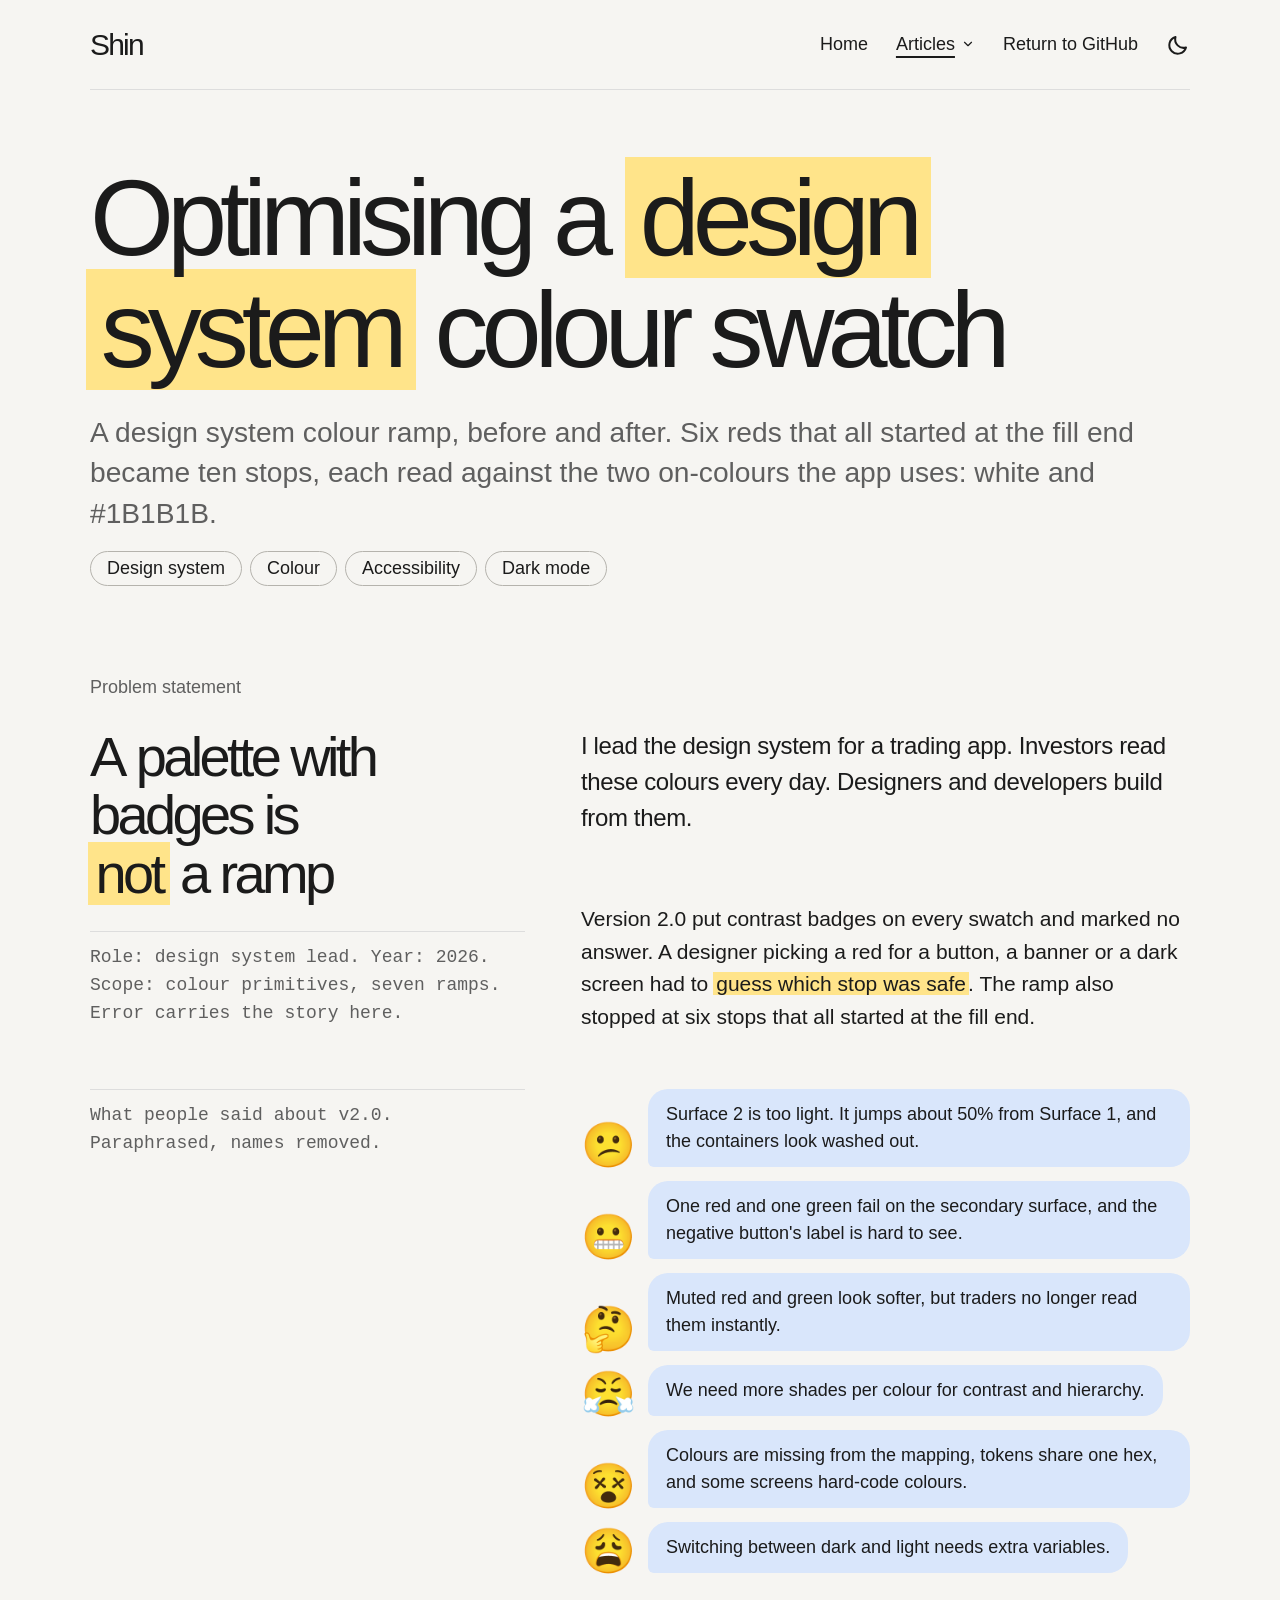
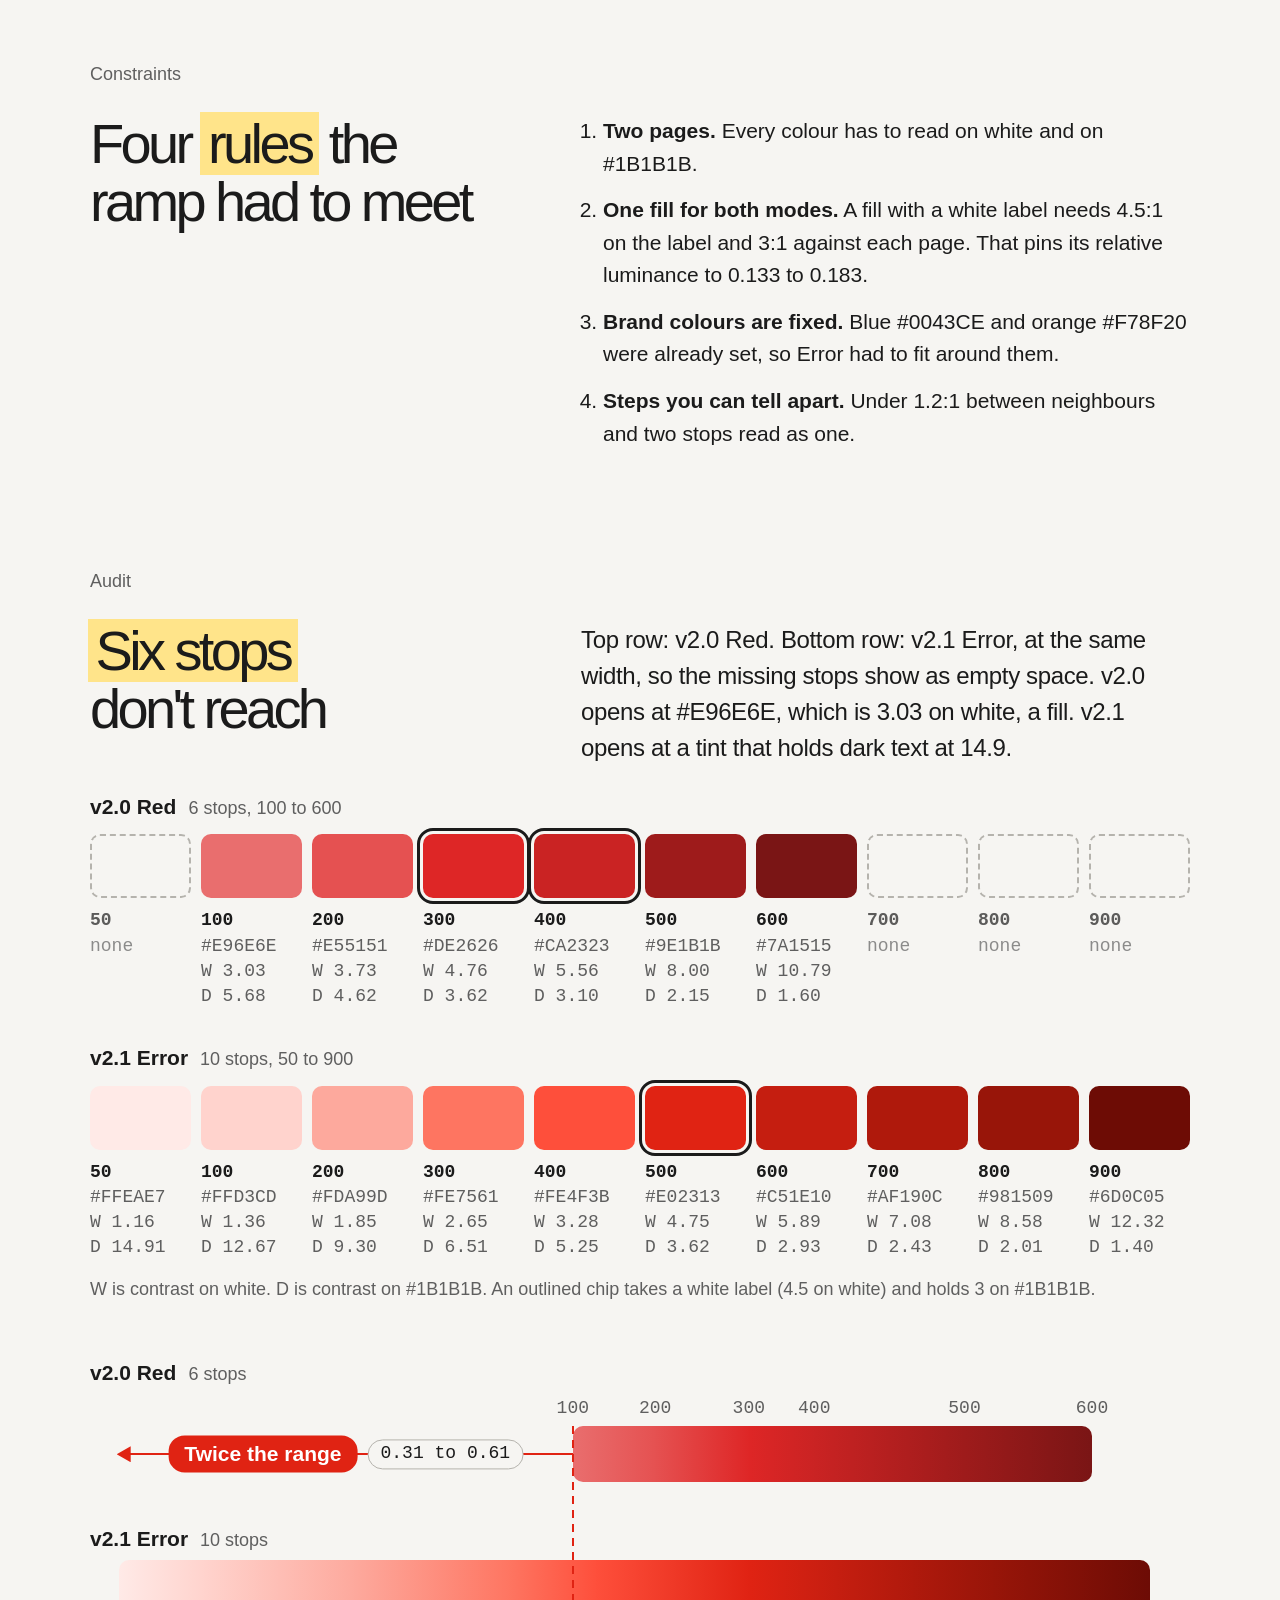
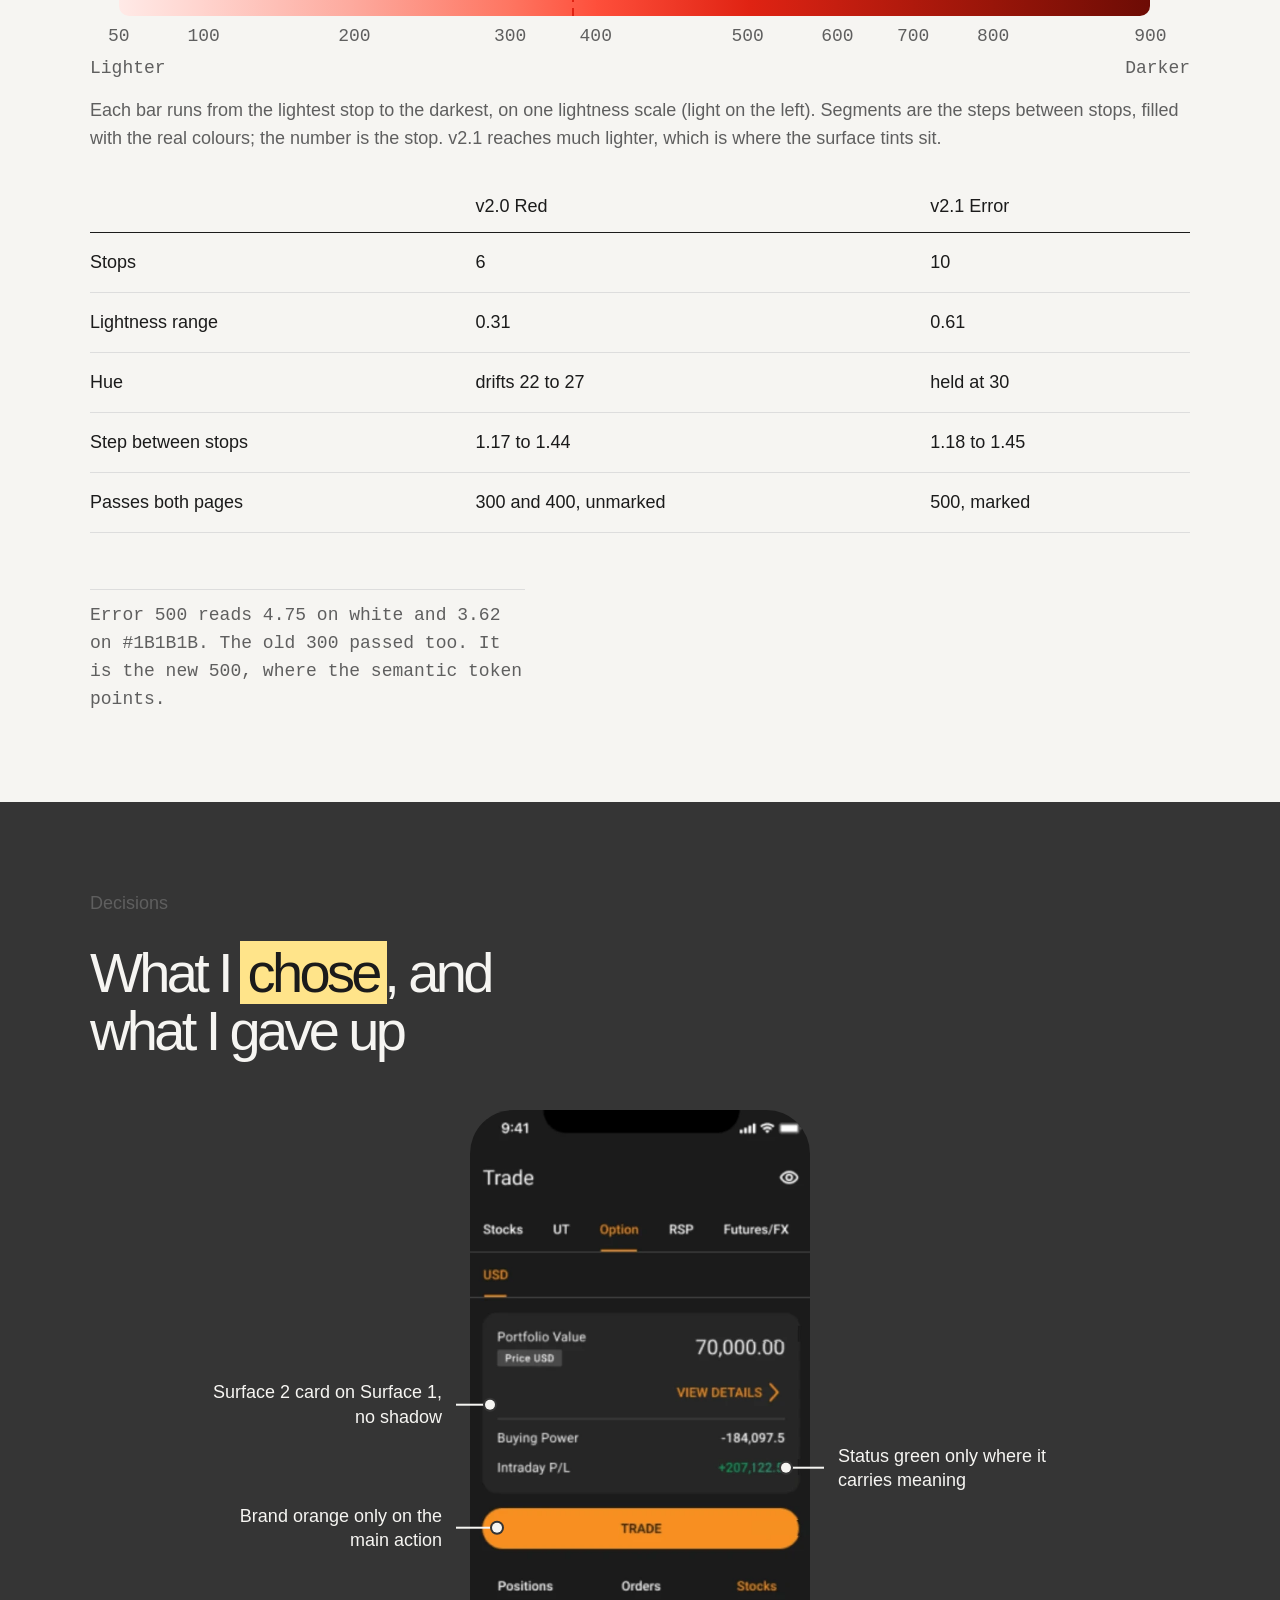
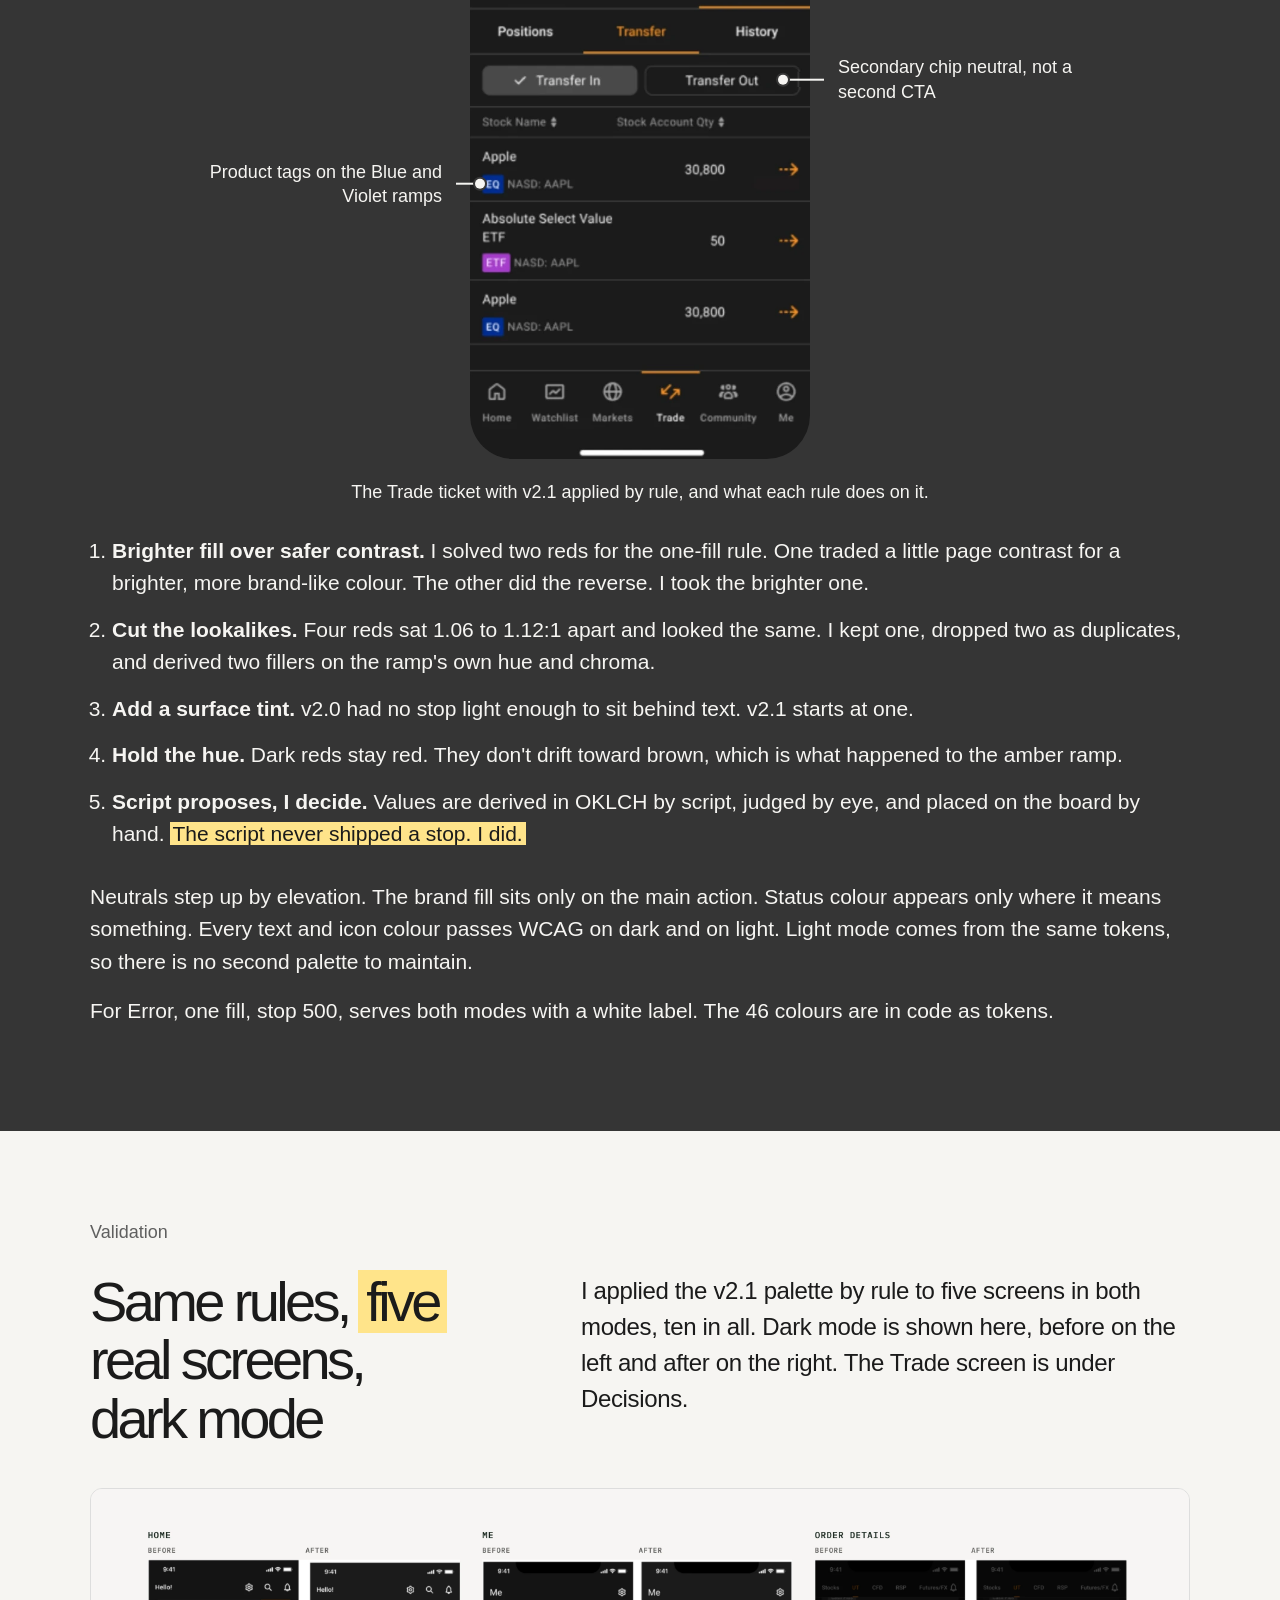
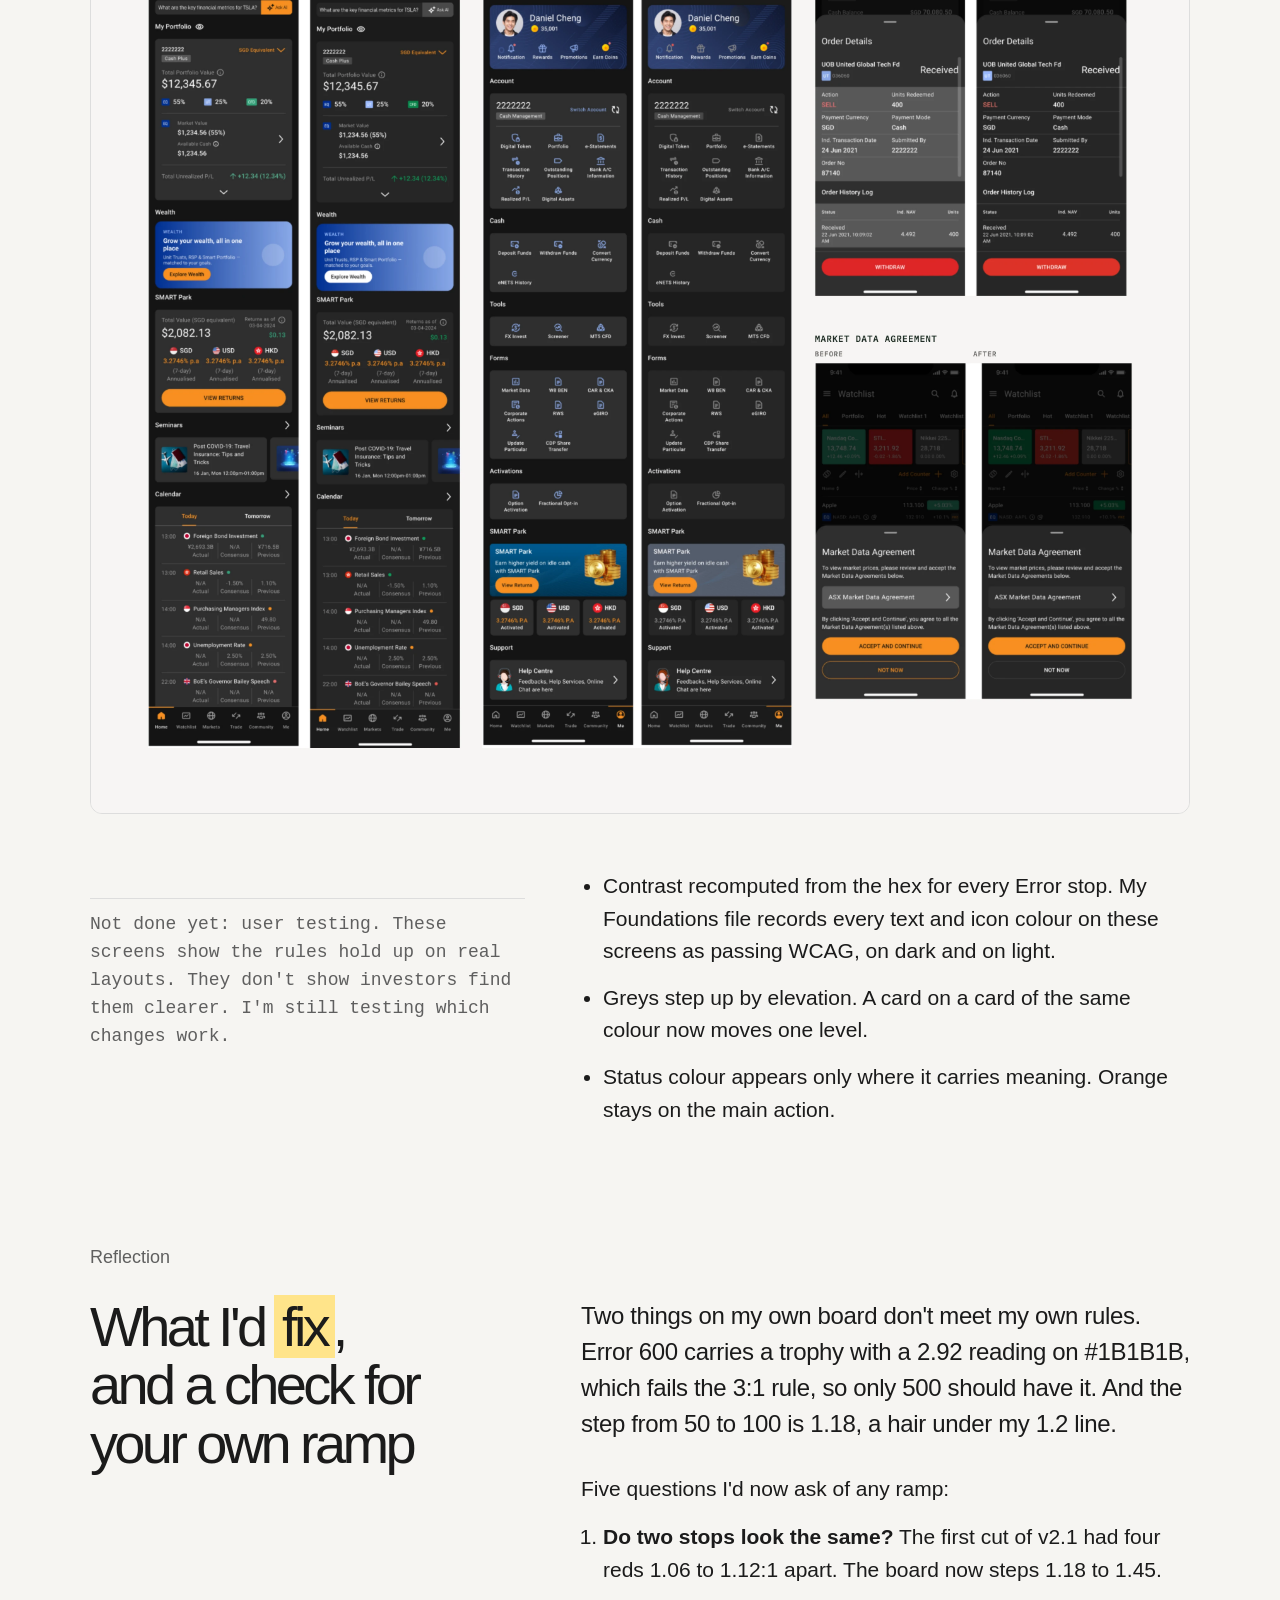
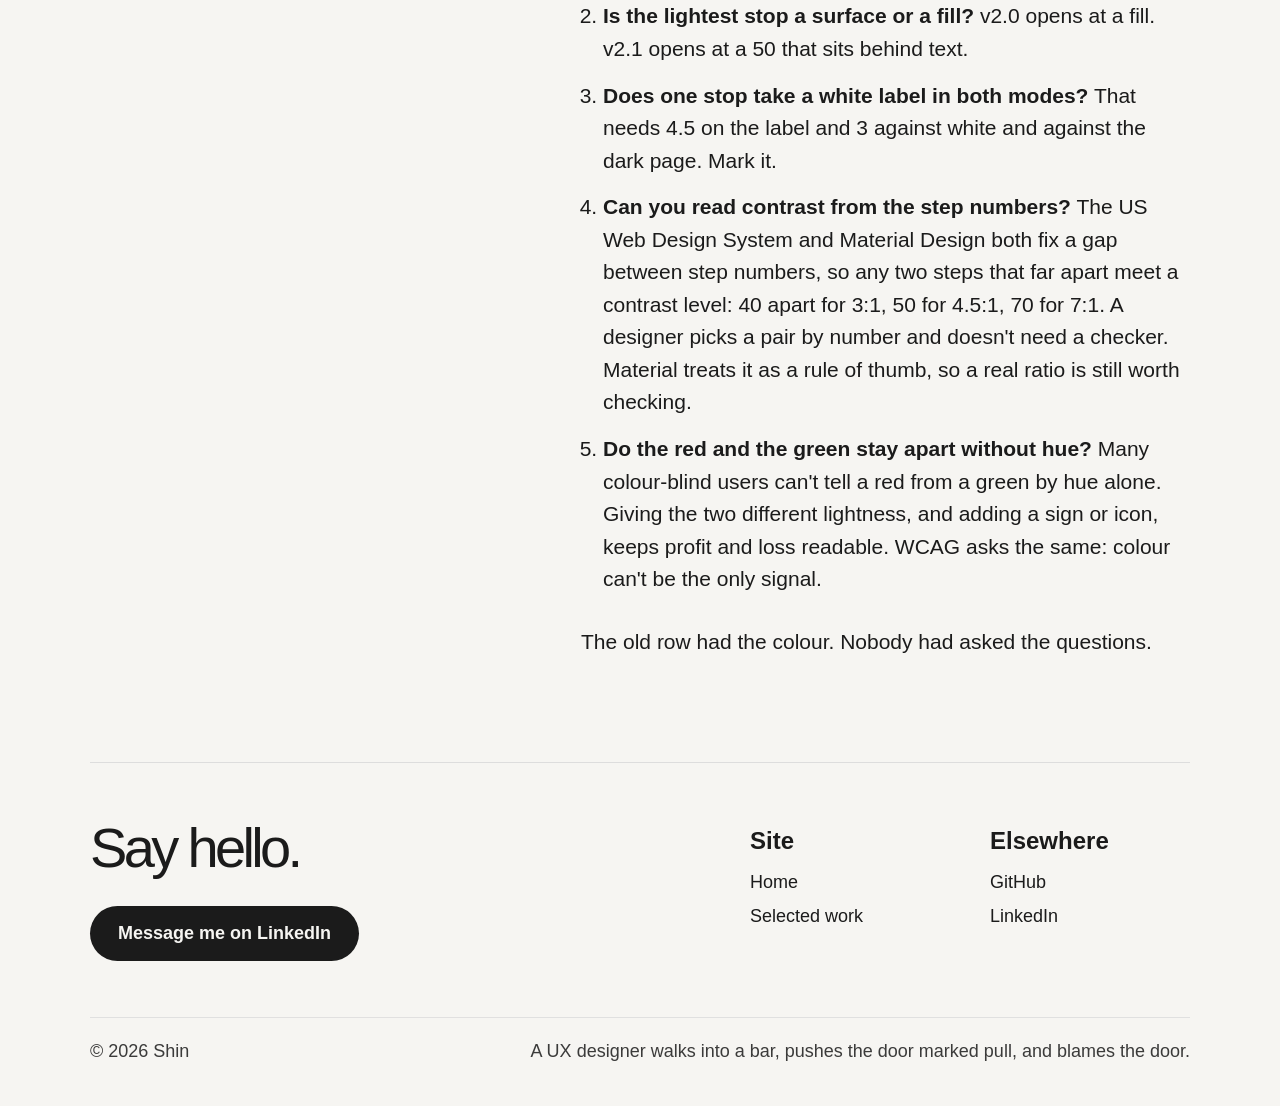
==== commit 93713706: "Update home and colour swatch: plain headlines, quiet labels, new footer, Trade pointer figure" ====
--- a/colour-swatch/index.html
+++ b/colour-swatch/index.html
@@ -15,16 +15,16 @@
 <meta name="twitter:card" content="summary_large_image">
 <link rel="icon" href="../favicon.svg" type="image/svg+xml">
 <script>document.documentElement.classList.add("js");try{var t=localStorage.getItem("theme");if(!t&&matchMedia("(prefers-color-scheme:dark)").matches)t="dark";if(t==="dark")document.documentElement.setAttribute("data-theme","dark")}catch(e){}</script>
-<link rel="stylesheet" href="../styles.css?v=4593cac0">
+<link rel="stylesheet" href="../styles.css?v=b828bbfb">
 </head>
 <body>
 <a class="skip" href="#main">Skip to content</a>
-<header class="site wrap"><a class="brand" href="../index.html" aria-label="Shin, home">Shin</a><button class="burger" type="button" aria-expanded="false" aria-controls="site-nav" aria-label="Menu"><svg viewBox="0 0 24 24" aria-hidden="true"><path class="o" d="M3 7h18M3 12h18M3 17h18"/><path class="x" d="M5 5l14 14M19 5L5 19"/></svg></button><nav aria-label="Site" id="site-nav"><a href="../index.html">Home</a><div class="menu is-current"><button class="menu-btn" type="button" aria-expanded="false" aria-controls="articles-menu">Articles<svg viewBox="0 0 24 24" aria-hidden="true"><path d="M6 9l6 6 6-6"/></svg></button><ul id="articles-menu"><li><a href="../colour-swatch/index.html" aria-current="page">Optimising a design system colour swatch</a></li></ul></div><a href="https://github.com/dofu" class="ext">Return to GitHub</a></nav><button class="theme" type="button" aria-pressed="false" aria-label="Dark theme"><svg viewBox="0 0 24 24" aria-hidden="true"><path class="moon" d="M20 14.5A8.5 8.5 0 0 1 9.5 4a8.5 8.5 0 1 0 10.5 10.5z"/><g class="sun"><circle cx="12" cy="12" r="4"/><path d="M12 2v2M12 20v2M2 12h2M20 12h2M4.9 4.9l1.4 1.4M17.7 17.7l1.4 1.4M4.9 19.1l1.4-1.4M17.7 6.3l1.4-1.4"/></g></svg></button></header>
+<header class="site wrap"><a class="brand" href="../index.html" aria-label="Shin, home">Shin</a><button class="burger" type="button" aria-expanded="false" aria-controls="site-nav" aria-label="Menu"><svg viewBox="0 0 24 24" aria-hidden="true"><path class="o" d="M3 7h18M3 12h18M3 17h18"/><path class="x" d="M5 5l14 14M19 5L5 19"/></svg></button><nav aria-label="Site" id="site-nav"><a href="../index.html">Home</a><div class="menu is-current"><button class="menu-btn" type="button" aria-expanded="false" aria-controls="articles-menu"><span class="lbl">Articles</span><svg viewBox="0 0 24 24" aria-hidden="true"><path d="M6 9l6 6 6-6"/></svg></button><ul id="articles-menu"><li><a href="../colour-swatch/index.html" aria-current="page">Optimising a design system colour swatch</a></li></ul></div><a href="https://github.com/dofu" class="ext">Return to GitHub</a></nav><button class="theme" type="button" aria-pressed="false" aria-label="Dark theme"><svg viewBox="0 0 24 24" aria-hidden="true"><path class="moon" d="M20 14.5A8.5 8.5 0 0 1 9.5 4a8.5 8.5 0 1 0 10.5 10.5z"/><g class="sun"><circle cx="12" cy="12" r="4"/><path d="M12 2v2M12 20v2M2 12h2M20 12h2M4.9 4.9l1.4 1.4M17.7 17.7l1.4 1.4M4.9 19.1l1.4-1.4M17.7 6.3l1.4-1.4"/></g></svg></button></header>
 <main id="main" tabindex="-1">
-<div class="wrap"><h1>Optimising a <mark>design system</mark> <em>colour swatch<span>.</span></em></h1>
+<div class="wrap"><h1>Optimising a <mark>design system</mark> <em>colour swatch</em></h1>
 <p class="lede">A design system colour ramp, before and after. Six reds that all started at the fill end became ten stops, each read against the two on-colours the app uses: white and #1B1B1B.</p><ul class="tags" aria-label="Tags"><li>Design system</li><li>Colour</li><li>Accessibility</li><li>Dark mode</li></ul></div>
 <section class="wrap" id="problem">
-<div class="tag">01 / Problem statement</div>
+<div class="tag">Problem statement</div>
 <h2>A palette with badges is <mark>not</mark> a <em>ramp</em></h2>
 <p>I lead the design system for a trading app. Investors read these colours every day. Designers and developers build from them.</p>
 <div class="with-note">
@@ -44,7 +44,7 @@
 </div>
 </section>
 <section class="wrap" id="constraints">
-<div class="tag">02 / Constraints</div>
+<div class="tag">Constraints</div>
 <h2>Four <mark>rules</mark> the ramp <em>had to meet</em></h2>
 <ol>
 <li><strong>Two pages.</strong> Every colour has to read on white and on #1B1B1B.</li>
@@ -54,7 +54,7 @@
 </ol>
 </section>
 <section class="wrap" id="audit">
-<div class="tag">03 / Audit</div>
+<div class="tag">Audit</div>
 <h2><mark>Six stops</mark> <em>don't reach</em></h2>
 <p>Top row: v2.0 Red. Bottom row: v2.1 Error, at the same width, so the missing stops show as empty space. v2.0 opens at #E96E6E, which is 3.03 on white, a fill. v2.1 opens at a tint that holds dark text at 14.9.</p>
 <figure class="swatch" aria-label="Swatches for both ramps with contrast on white (W) and on #1B1B1B (D). v2.0 Red has six stops, 100 to 600; v2.1 Error has ten, 50 to 900. The stops that take a white label are outlined: 300 and 400 in v2.0, 500 in v2.1.">
@@ -116,9 +116,9 @@
 <div class="with-note"><aside class="margin">Error 500 reads 4.75 on white and 3.62 on #1B1B1B. The old 300 passed too. It is the new 500, where the semantic token points.</aside></div>
 </section>
 <section class="band" id="decisions"><div class="in">
-<div class="tag">04 / Decisions</div>
+<div class="tag">Decisions</div>
 <h2>What I <mark>chose</mark>, and <em>what I gave up</em></h2>
-<figure><img src="assets/trade-before-after.webp" alt="The Trade screen in dark mode, before and after v2.1, with notes on what changed" width="3084" height="1980" loading="lazy" decoding="async"><figcaption>The same trade ticket, before and after v2.1. Before: the current app colours, applied screen by screen. After: the v2.1 palette, applied by rule.</figcaption></figure>
+<figure class="pointers"><div class="ph"><img src="assets/trade-after.webp" alt="The Trade screen in dark mode with the v2.1 palette applied" width="570" height="1590" loading="lazy" decoding="async"><ol><li class="pt l" style="--y:0.31;--x:0.06"><span class="tx">Surface 2 card on Surface 1, no shadow</span><i class="ln"></i></li><li class="pt r" style="--y:0.377;--x:0.93"><span class="tx">Status green only where it carries meaning</span><i class="ln"></i></li><li class="pt l" style="--y:0.44;--x:0.08"><span class="tx">Brand orange only on the main action</span><i class="ln"></i></li><li class="pt r" style="--y:0.6;--x:0.92"><span class="tx">Secondary chip neutral, not a second CTA</span><i class="ln"></i></li><li class="pt l" style="--y:0.71;--x:0.03"><span class="tx">Product tags on the Blue and Violet ramps</span><i class="ln"></i></li></ol></div><figcaption>The Trade ticket with v2.1 applied by rule, and what each rule does on it.</figcaption></figure>
 <ol>
 <li><strong>Brighter fill over safer contrast.</strong> I solved two reds for the one-fill rule. One traded a little page contrast for a brighter, more brand-like colour. The other did the reverse. I took the brighter one.</li>
 <li><strong>Cut the lookalikes.</strong> Four reds sat 1.06 to 1.12:1 apart and looked the same. I kept one, dropped two as duplicates, and derived two fillers on the ramp's own hue and chroma.</li>
@@ -130,7 +130,7 @@
 <p>For Error, one fill, stop 500, serves both modes with a white label. The 46 colours are in code as tokens.</p>
 </div></section>
 <section class="wrap" id="validation">
-<div class="tag">05 / Validation</div>
+<div class="tag">Validation</div>
 <h2>Same rules, <mark>five</mark> real screens, <em>dark mode</em></h2>
 <p>I applied the v2.1 palette by rule to five screens in both modes, ten in all. Dark mode is shown here, before on the left and after on the right. The Trade screen is under Decisions.</p>
 <figure><img class="light-only" src="assets/validation-dark.webp" alt="Dark mode before and after pairs for Home, Me, Order details and Market data agreement" width="3480" height="2930" loading="lazy" decoding="async"><img class="dark-only" src="assets/validation-dark-night.webp" alt="Dark mode before and after pairs for Home, Me, Order details and Market data agreement" width="3480" height="2930" loading="lazy" decoding="async"></figure>
@@ -144,7 +144,7 @@
 </div>
 </section>
 <section class="wrap" id="reflection">
-<div class="tag">06 / Reflection</div>
+<div class="tag">Reflection</div>
 <h2>What I'd <mark>fix</mark>, and a check <em>for your own ramp</em></h2>
 <p>Two things on my own board don't meet my own rules. Error 600 carries a trophy with a 2.92 reading on #1B1B1B, which fails the 3:1 rule, so only 500 should have it. And the step from 50 to 100 is 1.18, a hair under my 1.2 line.</p>
 <p>Five questions I'd now ask of any ramp:</p>
@@ -159,6 +159,6 @@
 </section>
 </main>
 <script src="../reveal.js" defer></script>
-<footer class="wrap">Shin. <a href="../index.html">Home</a>, <a href="https://github.com/dofu">GitHub</a>. A UX designer walks into a bar, pushes the door marked pull, and blames the door.</footer>
+<footer class="site-foot"><div class="wrap"><div class="top"><div class="hi"><p class="hello">Say hello.</p><p class="cta"><a class="btn" href="https://www.linkedin.com/in/shingan/" rel="noopener">Message me on LinkedIn</a></p></div><nav class="cols" aria-label="Footer"><div><h3>Site</h3><ul><li><a href="../index.html">Home</a></li><li><a href="../index.html#work">Selected work</a></li></ul></div><div><h3>Elsewhere</h3><ul><li><a href="https://github.com/dofu">GitHub</a></li><li><a href="https://www.linkedin.com/in/shingan/">LinkedIn</a></li></ul></div></nav></div><p class="base"><span>&copy; 2026 Shin</span><span>A UX designer walks into a bar, pushes the door marked pull, and blames the door.</span></p></div></footer>
 </body>
 </html>
--- a/styles.css
+++ b/styles.css
@@ -1,6 +1,6 @@
 :root{color-scheme:light;
 --cream:#F6F5F2;--ink:#1B1B1B;--band:#353535;--muted:#5F5F5F;--line:#DDDDDD;--accent:#E02313;--note:#E02313;
---band-soft:#ECEAE4;--panel:#E6E3DB;--tag-line:#B5B3AD;--bar-before:#3B7BF2;--bar-before-tint:#D0E2FF;--bar-now:#D97757;--bar-now-tint:#F7DCD0;--ok:#198038;--no:#E02313;--ok-soft:#C8E1CE;--no-soft:#EFC4BC;--ink-soft:#4F4F4F;--bubble:#D9E6FB;--bubble-ink:var(--ink);
+--band-soft:#ECEAE4;--panel:#E6E3DB;--tag-line:#B5B3AD;--bar-before:#3B7BF2;--bar-before-tint:#D0E2FF;--bar-now:var(--ink);--bar-now-tint:transparent;--hl-light:#FFE48A;--ok:#198038;--no:#E02313;--ok-soft:#C8E1CE;--no-soft:#EFC4BC;--ink-soft:#4F4F4F;--bubble:#D9E6FB;--bubble-ink:var(--ink);
 --font-sans:Arial,Helvetica,sans-serif;--font-serif:Georgia,serif;--font-mono:ui-monospace,SFMono-Regular,Menlo,Consolas,monospace;
 /* type scale: nothing below --fs-caption */
 --fs-body:21px;--fs-lead:24px;--fs-lede:clamp(24px,2.2vw,29px);--fs-caption:18px;--fs-label:18px;
@@ -17,12 +17,12 @@
 .wrap{width:min(var(--wrap-width),calc(100% - var(--gutter)));margin-inline:auto}
 header.site{height:var(--header-h);display:flex;align-items:center;gap:54px;border-bottom:1px solid var(--line)}
 a.brand{text-decoration:none}
-.brand{font-size:var(--fs-brand);font-weight:700;letter-spacing:-.055em;white-space:nowrap}
+.brand{font:500 30px/1 var(--font-sans);letter-spacing:-.06em;white-space:nowrap;color:var(--ink)}
+.brand span{color:var(--accent)}
 h1,h2,h3{margin:0;font-weight:500}
 h1,h2{text-wrap:balance}
 h1,h2{letter-spacing:-.065em;line-height:var(--lh-tight)}
-h1 em,h2 em{font-family:var(--font-serif);font-weight:400}
-h1 em>span:not(.w){color:var(--accent)}
+h1 em,h2 em{font-style:normal}
 h1{font-size:var(--fs-h1);margin:72px 0 0}
 h2{font-size:var(--fs-h2)}
 .lede{font-size:var(--fs-lede);line-height:1.45;color:var(--muted);max-width:none;margin:26px 0 0}
@@ -31,7 +31,7 @@
 section>.tag{grid-column:1/-1}
 section>h2{grid-column:1;grid-row:2;align-self:start}
 section>img,section>table,section>.with-note{grid-column:1/-1}
-.tag{font:var(--fs-label)/1.5 var(--font-mono);letter-spacing:.06em;text-transform:uppercase;margin-bottom:27px}
+.tag{font:var(--fs-label)/1.5 var(--font-sans);color:var(--muted);margin-bottom:27px}
 p{margin:0 0 var(--space-text);max-width:var(--measure)}
 section>p:first-of-type{font-size:var(--fs-lead);line-height:1.5;letter-spacing:-.015em}
 section>p.cap{font-size:var(--fs-caption);line-height:1.6;letter-spacing:0}
@@ -40,11 +40,11 @@
 td .yn{width:22px;height:22px;vertical-align:-4px;margin-right:8px}
 th .lg{width:24px;height:24px;vertical-align:-6px;margin-right:8px}
 section>.result{grid-column:1/-1;margin:var(--space-block) 0;padding:32px 36px;border-radius:var(--radius-shot);background:var(--band-soft)}
-.result .k{display:block;font:var(--fs-label)/1.4 var(--font-mono);letter-spacing:.06em;text-transform:uppercase;color:var(--ink-soft)}
+.result .k{display:block;font:var(--fs-label)/1.4 var(--font-sans);letter-spacing:0;text-transform:none;color:var(--ink-soft)}
 .result p{margin:14px 0 14px;max-width:none;font:500 var(--fs-lead)/1.5 var(--font-mono);letter-spacing:0;overflow-wrap:anywhere}
 .result .t{display:block;font-size:var(--fs-body);color:var(--ink-soft)}
 section>.spanbar{grid-column:1/-1;margin:var(--space-block) 0 0}
-.spanbar{min-height:48px;padding:8px 24px;text-align:center;border-radius:28px;background:var(--bar-now);color:var(--ink);display:flex;align-items:center;justify-content:center;font-size:var(--fs-body);font-weight:600;transform-origin:left}
+.spanbar{min-height:48px;padding:8px 24px;text-align:center;border-radius:28px;background:none;box-shadow:inset 0 0 0 2px var(--bar-now);color:var(--ink);display:flex;align-items:center;justify-content:center;font-size:var(--fs-body);font-weight:600;transform-origin:left}
 .spanbar+.flow{margin-top:20px}
 .js .spanbar{transform:scaleX(0)}
 .js .spanbar span{opacity:0}
@@ -73,10 +73,21 @@
 .map ul.mind{display:grid;grid-template-columns:repeat(2,minmax(0,1fr))}
 .map li{margin:0;padding:14px 18px;border-radius:var(--radius-shot);background:var(--band-soft);font-size:var(--fs-caption);line-height:1.3;display:flex;flex-direction:column;gap:2px}
 .map li span{color:var(--ink-soft)}
-.map .hub{position:relative;text-align:center;padding:28px 12px;border-radius:var(--radius-shot);background:var(--bar-now);color:var(--ink);font:600 var(--fs-lead)/1.2 var(--font-sans)}
+.map .hub{position:relative;text-align:center;padding:28px 12px;border-radius:var(--radius-shot);background:none;box-shadow:inset 0 0 0 2px var(--bar-now);color:var(--ink);font:600 var(--fs-lead)/1.2 var(--font-sans)}
 .map .hub::before,.map .hub::after{content:"";position:absolute;top:calc(50% - 8px);width:40px;height:16px;background:var(--tag-line);clip-path:polygon(0 50%,30% 12%,30% 40%,70% 40%,70% 12%,100% 50%,70% 88%,70% 60%,30% 60%,30% 88%)}
 .map .hub::before{left:-52px}.map .hub::after{right:-52px}
 .map figcaption{grid-column:1/-1;margin-top:20px}
+.map{position:relative}
+.map.wired{column-gap:112px}
+.map.wired .hub::before,.map.wired .hub::after{display:none}
+.map .wires{position:absolute;inset:0;width:100%;height:100%;overflow:visible;pointer-events:none}
+.map .wires path{fill:none;stroke:var(--tag-line);stroke-width:1.5}
+.map .wire-dot{position:absolute;left:0;top:0;width:6px;height:6px;margin:0;background:var(--ink);opacity:0;offset-rotate:0deg;pointer-events:none}
+.js .map .wires path{stroke-dasharray:1;stroke-dashoffset:1}
+.js .map.in-view .wires path{animation:wire-draw .5s ease-out .9s forwards}
+.js .map.in-view .wires path.out{animation-delay:1.2s}
+.js .map.settled .wires path{animation:none;stroke-dashoffset:0}
+@keyframes wire-draw{to{stroke-dashoffset:0}}
 .map li:nth-child(1){--i:0}.map li:nth-child(2){--i:1}.map li:nth-child(3){--i:2}.map li:nth-child(4){--i:3}.map li:nth-child(5){--i:4}.map li:nth-child(6){--i:5}.map li:nth-child(7){--i:6}.map li:nth-child(8){--i:7}.map li:nth-child(9){--i:8}
 .map .in{--b:.3s}.map .work{--b:1.4s}
 .js .map .g,.js .map li{opacity:0;transform:translateY(14px)}
@@ -146,7 +157,7 @@
 figure.typescale .spec{font-size:var(--fs-caption);color:var(--muted);text-align:right}
 figure.pairs{margin:var(--space-block) 0;display:grid;grid-template-columns:repeat(3,minmax(0,1fr));gap:24px}
 figure.pairs .pair{display:flex;flex-direction:column;gap:14px}
-figure.pairs .k{font:var(--fs-label)/1.4 var(--font-mono);text-transform:uppercase;letter-spacing:.06em;color:var(--muted)}
+figure.pairs .k{font:var(--fs-label)/1.4 var(--font-sans);text-transform:none;letter-spacing:0;color:var(--muted)}
 figure.pairs .was,figure.pairs .now{display:flex;flex-direction:column;gap:10px;padding:16px;border-radius:var(--radius-shot);background:var(--band-soft)}
 figure.pairs .lbl{font-size:var(--fs-caption);color:var(--ink-soft);line-height:1.4}
 figure.pairs .btn{display:block;padding:12px 16px;border-radius:14px;text-align:center;font:700 var(--fs-caption)/1.3 var(--font-sans)}
@@ -166,7 +177,7 @@
 figure.auditfig .tiles span{font:400 var(--fs-label)/1.2 var(--font-mono);letter-spacing:0}
 @media (max-width:860px){figure.callouts{grid-template-columns:minmax(0,1fr)}figure.callouts .shot{max-width:300px}figure.board ol{grid-template-columns:repeat(2,minmax(0,1fr))}figure.typescale .row{grid-template-columns:1fr 1fr;grid-template-areas:"a b" "c c" "d d"}figure.typescale s,figure.typescale .nil{grid-area:a}figure.typescale strong{grid-area:b}figure.typescale .sample{grid-area:c}figure.typescale .spec{grid-area:d;text-align:left}figure.pairs{grid-template-columns:minmax(0,1fr)}figure.auditfig .steps{grid-template-columns:minmax(0,1fr)}figure.auditfig .tiles{grid-template-columns:repeat(4,minmax(0,1fr))}}
 figure.swatches{margin:var(--space-block) 0}
-figure.swatches .k{display:block;margin:0 0 12px;font:var(--fs-label) var(--font-mono);text-transform:uppercase;letter-spacing:.06em;color:var(--muted)}
+figure.swatches .k{display:block;margin:0 0 12px;font:var(--fs-label) var(--font-sans);text-transform:none;letter-spacing:0;color:var(--muted)}
 figure.swatches .before{margin:0 0 28px;padding:0 0 24px;border-bottom:1px solid var(--line)}
 figure.swatches .loose{display:flex;flex-wrap:wrap;gap:14px 16px;margin:0 0 14px}
 figure.swatches .loose div{display:flex;flex-direction:column;align-items:center;gap:6px;font-size:var(--fs-caption);color:var(--muted)}
@@ -178,7 +189,7 @@
 figure.swatches .stops i{flex:1}
 figure.swatches li span:not(.stops){color:var(--muted)}
 @media (max-width:860px){figure.chars{grid-template-columns:repeat(3,minmax(0,1fr));gap:12px}figure.chars img{width:100%}figure.swatches ul{grid-template-columns:repeat(2,minmax(0,1fr))}}
-@media (prefers-reduced-motion:reduce){.js .map .g,.js .map li,.js .map .hub{opacity:1;transform:none;animation:none!important}.js .map .hub::before,.js .map .hub::after{transform:none;animation:none!important}}
+@media (prefers-reduced-motion:reduce){.js .map .g,.js .map li,.js .map .hub{opacity:1;transform:none;animation:none!important}.js .map .wires path{stroke-dashoffset:0;animation:none!important}.js .map .hub::before,.js .map .hub::after{transform:none;animation:none!important}}
 .prompt{background:var(--band-soft);border-radius:var(--radius-shot);padding:20px 24px;font:var(--fs-label)/1.6 var(--font-mono);letter-spacing:0;overflow-wrap:anywhere;max-width:none}
 img{display:block;width:100%;height:auto;margin:var(--space-block) 0;border:1px solid var(--line);border-radius:var(--radius-img)}
 ol,ul{margin:0 0 var(--space-text);padding-left:22px;max-width:var(--measure)} li{margin:0 0 14px}
@@ -206,11 +217,11 @@
 section.band.soft a{color:var(--ink)}
 footer{margin-top:var(--space-section);border-top:1px solid var(--line);padding:20px 0 40px;color:var(--muted);font-size:var(--fs-label)}
 table{width:100%;border-collapse:collapse;text-align:left;font-size:var(--fs-label);margin:var(--space-block) 0}
-th{font:var(--fs-label) var(--font-mono);text-transform:uppercase;letter-spacing:.06em;padding:15px 15px 15px 0;border-bottom:1px solid var(--ink)}
+th{font:var(--fs-label) var(--font-sans);text-transform:none;letter-spacing:0;padding:15px 15px 15px 0;border-bottom:1px solid var(--ink)}
 td{padding:16px 20px 16px 0;border-bottom:1px solid var(--line);vertical-align:top;line-height:1.5}
 header nav{display:flex;gap:28px;font-size:var(--fs-label);margin-left:auto}
 header nav a{text-decoration:none}
-header nav a:hover{text-decoration:underline}
+header nav a:hover{text-decoration:underline;text-underline-offset:6px}
 .burger{display:none}
 header nav a[aria-current]{text-decoration:underline;text-decoration-thickness:2px;text-underline-offset:6px}
 header nav .menu{position:relative}
@@ -299,12 +310,13 @@
 .chart .line{position:relative;display:flex;flex-wrap:wrap;align-items:center;gap:4px 12px;min-width:0}
 .chart .bar{display:block;flex:none;height:28px;width:var(--w);border-radius:3px}
 .chart .line.before .bar{background:var(--bar-before)}
-.chart .line.now .bar{background:var(--bar-now)}
+.chart .line.now .bar{background:none;box-shadow:inset 0 0 0 2px var(--bar-now)}
 .chart .line .bar.range{display:flex;outline:2px dashed currentColor;outline-offset:-2px}
 .chart .line.before .bar.range{background:var(--bar-before-tint);color:var(--bar-before)}
 .chart .line.now .bar.range{background:var(--bar-now-tint);color:var(--bar-now)}
 .chart .bar.range i{display:block;height:100%;background:var(--bar-before);border-radius:3px 0 0 3px}
-.chart .line.now .bar.range i{background:var(--bar-now)}
+.chart .line.now .bar.range{box-shadow:none}
+.chart .line.now .bar.range i{background:none;box-shadow:inset 0 0 0 2px var(--bar-now)}
 .chart .line.before .bar.none{position:absolute;left:-42px;top:0;width:28px;height:28px;border-radius:8px;background:var(--bar-before-tint);border:2px dashed var(--bar-before)}
 .chart .line.before:has(.bar.none){padding-left:0}
 .chart .blabel{font-size:var(--fs-caption);line-height:1.4;min-width:0}
@@ -316,7 +328,7 @@
 .chart .legend li{margin:0;display:flex;align-items:center;gap:10px;font-size:var(--fs-caption)}
 .chart .legend .sw{display:block;width:26px;height:16px;border-radius:3px}
 .chart .legend .sw.before{background:var(--bar-before)}
-.chart .legend .sw.now{background:var(--bar-now)}
+.chart .legend .sw.now{background:none;box-shadow:inset 0 0 0 2px var(--bar-now)}
 @media (max-width:860px){
   figure.chart{--name-w:0px}
   .chart .crow{grid-template-columns:minmax(0,1fr);row-gap:10px}
@@ -328,7 +340,7 @@
 .stats{list-style:none;margin:var(--space-block) 0 0;padding:0;max-width:none;display:grid;grid-template-columns:repeat(3,minmax(0,1fr));gap:20px}
 .stats li{margin:0;padding:24px 28px 28px;border-radius:var(--radius-shot);background:var(--panel);color:var(--ink)}
 .stats li.found{background:var(--ok-soft)}
-.stats .k{display:block;font:var(--fs-label)/1.4 var(--font-mono);letter-spacing:.06em;text-transform:uppercase;color:var(--ink-soft)}
+.stats .k{display:block;font:var(--fs-label)/1.4 var(--font-sans);letter-spacing:0;text-transform:none;color:var(--ink-soft)}
 .stats .was{display:block;margin-top:14px;font-size:var(--fs-body);line-height:1.3;color:var(--ink-soft);text-decoration:line-through;text-decoration-thickness:2px;text-decoration-color:var(--bar-before)}
 .stats li.found .was{text-decoration-color:var(--no)}
 .stats .n{display:block;margin-top:2px;font-size:clamp(40px,4.4vw,56px);font-weight:500;letter-spacing:-.045em;line-height:1.05}
@@ -346,7 +358,7 @@
 .method{margin:0 0 var(--space-text);padding:0}
 .method>div{display:grid;grid-template-columns:150px minmax(0,1fr);column-gap:24px;padding:16px 0;border-bottom:1px solid var(--line)}
 .method>div:first-child{border-top:1px solid var(--ink)}
-.method dt{font:var(--fs-label)/1.5 var(--font-mono);letter-spacing:.06em;text-transform:uppercase;color:var(--muted)}
+.method dt{font:var(--fs-label)/1.5 var(--font-sans);letter-spacing:0;text-transform:none;color:var(--muted)}
 .method dd{margin:0}
 @media (max-width:860px){.method>div{grid-template-columns:minmax(0,1fr);row-gap:4px}}
 /* verdict cards: muted red when an assumption did not hold, muted green when it did.
@@ -358,7 +370,7 @@
 .verdicts>li.ok{background:var(--ok-soft)}
 .verdicts p{margin:0;max-width:none}
 .verdicts .claim{margin-bottom:18px;font-weight:600;line-height:1.35}
-.verdicts .claim::before,.verdicts .found::before{display:block;margin-bottom:6px;font:400 var(--fs-label)/1.4 var(--font-mono);letter-spacing:.06em;text-transform:uppercase;color:var(--ink-soft)}
+.verdicts .claim::before,.verdicts .found::before{display:block;margin-bottom:6px;font:400 var(--fs-label)/1.4 var(--font-sans);letter-spacing:0;text-transform:none;color:var(--ink-soft)}
 .verdicts .claim::before{content:"We assumed"}
 .verdicts .found::before{content:"We found"}
 .verdicts .mark{display:block;width:48px;height:48px;margin-bottom:18px}
@@ -393,6 +405,51 @@
   table.stack td[data-label]::before{content:attr(data-label);color:var(--muted)}
   table.stack td.pick{padding:2px 8px;margin:2px -8px;border-radius:8px}
 }
+.pipe{position:relative;margin:calc(var(--space-block)*1.5) 0 0;display:grid;grid-template-columns:auto minmax(72px,1fr) minmax(0,240px);align-items:center}
+.pipe .src{grid-column:1;padding:14px 24px;border-radius:var(--radius-shot);background:var(--ink);color:var(--cream);font:600 var(--fs-caption)/1.3 var(--font-sans)}
+.pipe ul{grid-column:3;list-style:none;margin:0;padding:0;max-width:none;display:flex;flex-direction:column;gap:12px}
+.pipe li{margin:0;padding:0}
+.pipe a{display:block;padding:14px 24px;border:1px solid var(--tag-line);border-radius:var(--radius-shot);color:var(--ink);font:600 var(--fs-caption)/1.3 var(--font-sans);text-decoration:none;transition:background .15s,color .15s,border-color .15s}
+.pipe a:hover{background:var(--ink);color:var(--cream);border-color:var(--ink)}
+.pipe .wires{position:absolute;inset:0;width:100%;height:100%;overflow:visible;pointer-events:none}
+.pipe .wires path{fill:none;stroke:var(--tag-line);stroke-width:1.5}
+.pipe .wire-dot{position:absolute;left:0;top:0;width:6px;height:6px;margin:0;background:var(--ink);opacity:0;offset-rotate:0deg;pointer-events:none}
+.js .pipe .wires path{stroke-dasharray:1;stroke-dashoffset:1}
+.js .pipe.in-view .wires path{animation:wire-draw .7s ease-out .4s forwards}
+.js .pipe.settled .wires path{animation:none;stroke-dashoffset:0}
+@media (prefers-reduced-motion:reduce){.js .pipe .wires path{stroke-dashoffset:0;animation:none!important}}
+@media (max-width:700px){.pipe .src,.pipe a{padding:12px 16px}}
+figure.gitgraph{position:relative;margin:var(--space-block) 0}
+.gitgraph ol{list-style:none;margin:0;padding:0;max-width:none;display:flex;flex-direction:column;gap:28px}
+.gitgraph ol>li{position:relative;margin:0;padding:0 0 0 92px;display:block;max-width:none}
+.gitgraph ol>li::before{content:none}
+.gitgraph .node{position:absolute;left:6px;top:4px;width:20px;height:20px;box-sizing:border-box;border-radius:50%;background:#BDF0D6;border:2px solid #86C9A6}
+.gitgraph li.side .node{left:50px;background:var(--cream)}
+.gitgraph li.drop .node{border-color:var(--tag-line)}
+.gitgraph .h{display:flex;flex-wrap:wrap;align-items:baseline;column-gap:12px;font:600 var(--fs-body)/1.3 var(--font-sans);color:var(--ink)}
+.gitgraph .n{font-size:var(--fs-caption);font-weight:400;color:var(--muted)}
+.gitgraph .b{display:block;margin-top:4px;max-width:var(--measure);font-size:var(--fs-caption);line-height:1.4;color:var(--ink-soft)}
+.gitgraph li.drop .lbl{color:var(--muted)}
+.gitgraph figcaption{margin-top:24px}
+.gitgraph .wires{position:absolute;inset:0;width:100%;height:100%;overflow:visible;pointer-events:none}
+.gitgraph .wires path{fill:none;stroke:#86C9A6;stroke-width:2}
+.gitgraph .wires path.drop{stroke:var(--tag-line);stroke-dasharray:4 5}
+.gitgraph .node{z-index:1}
+.gitgraph .wire-dot{position:absolute;left:0;top:0;z-index:2;width:6px;height:6px;margin:0;background:var(--ink);opacity:0;offset-rotate:0deg;pointer-events:none}
+footer.site-foot{--fg:var(--ink);--rule:var(--line);margin-top:var(--space-section);border:0;padding:0 0 40px;color:var(--fg);font-size:var(--fs-caption)}
+footer.site-foot>.wrap{border-top:1px solid var(--line);padding-top:56px}
+.site-foot p{max-width:none;margin:0}
+.site-foot .hello{font:500 var(--fs-h2)/var(--lh-tight) var(--font-sans);letter-spacing:-.065em}
+.site-foot .cta{margin-top:28px}
+.site-foot .top{display:flex;flex-wrap:wrap;justify-content:space-between;align-items:flex-start;gap:40px 64px}
+.site-foot .cols{display:grid;grid-template-columns:repeat(2,minmax(0,200px));gap:40px;padding-top:8px}
+.site-foot h3{margin:0 0 14px;font:600 var(--fs-lead)/1.2 var(--font-sans)}
+.site-foot ul{list-style:none;margin:0;padding:0;max-width:none}
+.site-foot li{margin:0 0 10px;padding:0;line-height:1.35}
+.site-foot .cols a{color:var(--fg);text-decoration:none}
+.site-foot .cols a:hover,.site-foot .cols a[aria-current]{text-decoration:underline;text-underline-offset:4px}
+.site-foot .base{display:flex;flex-wrap:wrap;justify-content:space-between;gap:8px 40px;margin-top:56px;padding-top:20px;border-top:1px solid var(--rule);font-size:var(--fs-label);opacity:.85}
+@media (max-width:700px){.site-foot .cols{width:100%;grid-template-columns:repeat(2,minmax(0,1fr));gap:24px}}
 .cta{margin:var(--space-block) 0 0}
 .btn{display:inline-block;background:var(--ink);color:var(--cream);font-size:var(--fs-caption);font-weight:600;text-decoration:none;padding:14px 28px;border-radius:999px;transition:background .15s}
 .btn:hover{background:var(--accent)}
@@ -401,18 +458,15 @@
 :focus-visible{outline:2px solid var(--accent);outline-offset:3px}
 @media (prefers-reduced-motion:reduce){html{scroll-behavior:auto}}
 
-/* Article header preview: the app in a window over a wallpaper */
 figure.hero{margin:var(--space-block) 0 0}
 figure.hero img{margin:0;border:0}
-/* Component image inside a table cell */
 table.stack td img.ci{width:auto;max-width:100%;max-height:120px;margin:12px 0 0;border:0;border-radius:0}
 
-/* Token map: primitives on the left, the tokens that point at them on the right, joined by lines */
 section>figure.tokenmap{grid-column:1/-1}
 figure.tokenmap{margin:var(--space-block) 0}
 figure.tokenmap>ol,figure.tokenmap ul.toks{list-style:none;margin:0;padding:0;max-width:none}
 figure.tokenmap .hd,figure.tokenmap>ol>li{display:grid;grid-template-columns:minmax(0,2fr) minmax(0,3fr);column-gap:64px}
-figure.tokenmap .hd{font:var(--fs-label)/1.5 var(--font-mono);letter-spacing:.06em;text-transform:uppercase;color:var(--muted);padding-bottom:10px}
+figure.tokenmap .hd{font:var(--fs-label)/1.5 var(--font-sans);letter-spacing:0;text-transform:none;color:var(--muted);padding-bottom:10px}
 figure.tokenmap>ol>li{align-items:center;padding:12px 0;border-top:1px solid var(--line)}
 figure.tokenmap .prim{position:relative;display:flex;align-items:center;gap:12px;min-width:0}
 figure.tokenmap .prim i{flex:none;width:34px;height:34px;border-radius:50%;box-shadow:inset 0 0 0 1px rgba(0,0,0,.12)}
@@ -438,7 +492,6 @@
 figure.tokenmap .toks li:last-child::after{bottom:50%}
 }
 
-/* Task row anatomy: numbered badges on the drawn row, legend beside it; Done state for the demo rows */
 figure.comp .trow.done{--fill1:#FFFBF2;--fill2:#F1EAE6;--line-c:#E8C8CF;--lip:#D9A3B0}
 figure.comp .trow.done .txt strong{text-decoration:line-through;color:#5A4350}
 figure.anatomy{grid-template-columns:minmax(0,2fr) minmax(0,3fr)}
@@ -458,13 +511,11 @@
 /* Dark theme. Applied by <html data-theme="dark">: set from the header switch or, with nothing saved, the visitor's system setting (inline script in <head>, switch in reveal.js).
    Warm near-black page, off-white text, yellow highlighter (mark), an asterisk above the title and muted section labels. */
 html[data-theme="dark"]{--cream:#171615;--ink:#F1EEE6;--ink-soft:#D6D2C8;--muted:#A19D93;--line:#2E2C29;--tag-line:#4A4741;
---band:#211F1D;--band-soft:#211F1D;--panel:#211F1D;--bubble:#272522;--bubble-ink:#EAE6DC;--ok-soft:#1F3A2B;--no-soft:#3D2522;--bar-before-tint:#1F3350;--bar-now-tint:#43291F;
+--band:#211F1D;--band-soft:#211F1D;--panel:#211F1D;--bubble:#272522;--bubble-ink:#EAE6DC;--ok-soft:#1F3A2B;--no-soft:#3D2522;--bar-before-tint:#1F3350;
 --accent:#FFDD33;--note:#FFDD33;--hl:#FFDD33;--on-hl:#171615;color-scheme:dark}
 html[data-theme="dark"] h1,html[data-theme="dark"] h2{font-weight:500;letter-spacing:-.045em}
-html[data-theme="dark"] h1::before{content:"*";display:block;margin:0 0 -.12em;font-size:.72em;line-height:1;font-weight:700;color:var(--hl)}
 html[data-theme="dark"] h1 em,html[data-theme="dark"] h2 em{font-family:var(--font-sans);font-style:normal;font-weight:500}
 html[data-theme="dark"] mark{background:var(--hl);color:var(--on-hl);padding:0 .14em;margin:0 -.04em;border-radius:0;-webkit-box-decoration-break:clone;box-decoration-break:clone}
-html[data-theme="dark"] .tag{display:inline-block;justify-self:start;width:fit-content;padding:3px 16px;border-radius:999px;background:var(--line);color:var(--ink);font-weight:500}
 html[data-theme="dark"] strong{color:var(--hl);font-weight:600}
 html[data-theme="dark"] .lede{color:var(--ink-soft)}
 html[data-theme="dark"] section.band{background:var(--band);color:var(--ink)}
@@ -474,8 +525,8 @@
 html[data-theme="dark"] th{border-bottom-color:var(--tag-line)}
 html[data-theme="dark"] ::selection{background:var(--hl);color:var(--on-hl)}
 html[data-theme="dark"] .skip{background:var(--hl);color:var(--on-hl)}
-/* highlighter text is plain in the light theme */
-mark{background:none;color:inherit}
+/* highlighter: butter in the light theme */
+mark{background:var(--hl-light);color:var(--ink);padding:0 .14em;margin:0 -.04em;border-radius:0;-webkit-box-decoration-break:clone;box-decoration-break:clone}
 /* theme switch in the header: moon in light, sun in dark; shown only when scripts run */
 .theme{display:none}
 .js .theme{display:inline-flex;align-items:center;justify-content:center;width:44px;height:44px;margin:-8px -10px -8px 0;padding:0;border:0;background:none;color:var(--ink);cursor:pointer;border-radius:50%}
@@ -484,7 +535,6 @@
 html[data-theme="dark"] .theme .sun{display:inline}
 .theme:hover{background:var(--band-soft)}
 /* dark theme: orange fills keep dark text */
-html[data-theme="dark"] .map .hub,html[data-theme="dark"] .spanbar{color:var(--on-hl)}
 html[data-theme="dark"] figure.comp .txt strong{color:inherit}
 
 /* timeline: dots on a line, hollow = by hand or once, filled = with AI or repeated; loops are brackets that point back */
@@ -497,7 +547,7 @@
 .track li.ai .dot{background:var(--accent);border-color:var(--accent);color:var(--cream)}
 .track .groups,.track .loops{display:grid;grid-template-columns:repeat(var(--n),minmax(0,1fr))}
 .track .groups{margin:0 0 18px}
-.track .grp{grid-column:var(--from)/span var(--span);font:var(--fs-label)/1.4 var(--font-mono);letter-spacing:.04em;text-transform:uppercase;padding-bottom:10px;position:relative}
+.track .grp{grid-column:var(--from)/span var(--span);font:var(--fs-label)/1.4 var(--font-sans);letter-spacing:0;text-transform:none;padding-bottom:10px;position:relative}
 .track .grp::after{content:"";position:absolute;left:0;right:0;bottom:0;height:3px;border-radius:2px;background:var(--ink)}
 .track ol.steps{list-style:none;margin:0;padding:0;max-width:none;display:grid;grid-template-columns:repeat(var(--n),minmax(0,1fr));position:relative}
 .track ol.steps::before{content:"";position:absolute;left:calc(50% / var(--n));right:calc(50% / var(--n));top:calc(var(--dot) / 2 - 1px);height:2px;background:var(--tag-line)}
@@ -583,8 +633,8 @@
 /* navigation stays at the top while scrolling; the page colour fills the full width behind it */
 body{overflow-x:clip}
 header.site{position:sticky;top:0;z-index:30}
-header.site::after{content:"";position:absolute;z-index:-1;top:0;bottom:0;left:calc(50% - 50vw);right:calc(50% - 50vw);background:var(--cream);border-bottom:1px solid var(--line)}
-header.site{border-bottom:0}
+header.site::after{content:"";position:absolute;z-index:-1;top:0;bottom:0;left:calc(50% - 50vw);right:calc(50% - 50vw);background:var(--cream)}
+header.site{border-bottom:1px solid var(--line)}
 figure.range{margin-top:var(--space-block);margin-bottom:var(--space-block)}
 figure.range figcaption{margin-top:var(--space-caption)}
 
@@ -625,8 +675,280 @@
 @media (max-width:860px){.js .theme{order:1;margin:-8px 0 -8px auto}.js .burger{order:2;margin:-8px -10px -8px 0}header nav{order:3}}
 /* desktop header: the theme switch spaces like the other links (28px from the last link to the icon, the button's own 10px padding counts) */
 @media (min-width:861px){header.site{gap:0}.js .theme{margin-left:18px}}
+/* desktop nav hover: the underline draws in from the left, then an accent full stop pops in after the label. The current page keeps its solid underline. */
+@media (min-width:861px) and (hover:hover){
+header nav>a,header nav .menu-btn .lbl{background:linear-gradient(currentColor,currentColor) 0 calc(100% - 1px)/0 2px no-repeat;transition:background-size .25s ease-out}
+header nav>a:not([aria-current]):hover,header nav .menu:not(.is-current) .menu-btn:hover{text-decoration:none}
+header nav>a:not([aria-current]):hover,header nav .menu:not(.is-current):hover .lbl,header nav .menu.open:not(.is-current) .lbl{background-size:100% 2px}
+header nav>a::after,header nav .menu-btn .lbl::after{content:".";content:"."/"";display:inline-block;width:0;font-weight:700;font-size:1.5em;line-height:0;color:var(--accent);opacity:0;transform:scale(0);transform-origin:0 85%;transition:opacity .15s ease-out .18s,transform .2s cubic-bezier(.2,1.6,.4,1) .18s}
+header nav>a:hover::after,header nav .menu:hover .lbl::after,header nav .menu.open .lbl::after{opacity:1;transform:scale(1)}
+}
+@media (prefers-reduced-motion:reduce){header nav>a,header nav .menu-btn .lbl,header nav>a::after,header nav .menu-btn .lbl::after{transition:none}}
 
 /* dark theme: the Finding card (stats li.found) is a yellow box with dark text */
 html[data-theme="dark"] .stats li.found{background:var(--hl);color:var(--on-hl)}
 html[data-theme="dark"] .stats li.found .k,html[data-theme="dark"] .stats li.found .was,html[data-theme="dark"] .stats li.found .n,html[data-theme="dark"] .stats li.found .t{color:var(--on-hl)}
 html[data-theme="dark"] .stats li.found .was{text-decoration-color:var(--on-hl)}
+
+/* Control scale (section "Where I stay in control"): five segments on one bar, a numbered person step above or below each, as in the reference slide */
+section>figure.scale{grid-column:1/-1;margin:var(--space-block) 0}
+figure.scale ol{list-style:none;margin:0;padding:0;max-width:none;display:grid;grid-template-columns:repeat(5,minmax(0,1fr));grid-template-rows:minmax(120px,auto) 56px minmax(120px,auto);row-gap:0}
+figure.scale li{display:contents}
+figure.scale .seg{grid-row:2;display:flex;align-items:center;padding:0 16px;font:700 var(--fs-caption)/1.2 var(--font-sans);color:var(--cream);background:var(--muted)}
+figure.scale .seg.s2{background:var(--accent);color:var(--on-hl,var(--cream))}   /* accent is red in the light theme and the yellow highlighter in the dark one */
+figure.scale .seg.s3{background:var(--ink);color:var(--cream)}
+figure.scale .seg.s5{background:var(--accent);color:var(--on-hl,var(--cream))}
+figure.scale .note{position:relative;display:flex;gap:10px;align-items:flex-start;margin:0 0 0 16px;font-size:var(--fs-body);line-height:1.3;max-width:200px}
+figure.scale .note b{font-size:var(--fs-lead);line-height:1.1;font-weight:700}
+figure.scale .note::before{content:"";position:absolute;left:-16px;width:2px;background:var(--ink)}
+figure.scale li:nth-child(odd) .note{grid-row:1;padding:0 0 20px}
+figure.scale li:nth-child(odd) .note::before{top:0;bottom:0}
+figure.scale li:nth-child(even) .note{grid-row:3;padding:20px 0 0}
+figure.scale li:nth-child(even) .note::before{top:0;bottom:0}
+figure.scale li:nth-child(1) .note,figure.scale li:nth-child(1) .seg{grid-column:1}
+figure.scale li:nth-child(2) .note,figure.scale li:nth-child(2) .seg{grid-column:2}
+figure.scale li:nth-child(3) .note,figure.scale li:nth-child(3) .seg{grid-column:3}
+figure.scale li:nth-child(4) .note,figure.scale li:nth-child(4) .seg{grid-column:4}
+figure.scale li:nth-child(5) .note,figure.scale li:nth-child(5) .seg{grid-column:5}
+figure.scale figcaption{margin-top:var(--space-caption)}
+@media (max-width:760px){
+  figure.scale ol{display:block}
+  figure.scale li{display:block;margin:0 0 20px}
+  figure.scale .seg{display:flex;height:48px}
+  figure.scale .note{max-width:none;margin:10px 0 0;padding:0 !important}
+  figure.scale .note::before{display:none}
+}
+
+/* pointers: one phone in the middle, notes on both sides with a leader line to the spot they describe */
+section.band .in>figure.pointers{display:block;margin:0 0 var(--space-block)}
+figure.pointers .ph{--w:340px;position:relative;width:var(--w);margin:0 auto}
+figure.pointers .ph img{display:block;margin:0;width:100%;height:auto;border-radius:12.8% / 4.6%}
+figure.pointers ol{list-style:none;margin:0;padding:0;max-width:none}
+figure.pointers .pt{position:absolute;top:calc(var(--y) * 100%);display:flex;align-items:center;transform:translateY(-50%);font-size:var(--fs-caption);line-height:1.35}
+figure.pointers .pt.l{right:calc(100% - var(--x) * 100%);flex-direction:row}
+figure.pointers .pt.r{left:calc(var(--x) * 100%);flex-direction:row-reverse}
+figure.pointers .tx{width:240px;color:var(--cream)}
+figure.pointers .pt.l .tx{text-align:right}
+figure.pointers .ln{display:block;height:2px;background:var(--cream);position:relative;margin:0 0 0 14px}
+figure.pointers .pt.r .ln{margin:0 14px 0 0}
+figure.pointers .pt.l .ln{width:calc(var(--w) * var(--x) + 14px)}
+figure.pointers .pt.r .ln{width:calc(var(--w) * (1 - var(--x)) + 14px)}
+figure.pointers .ln::after{content:"";position:absolute;top:-4px;width:10px;height:10px;border-radius:50%;background:var(--cream);box-shadow:0 0 0 2px var(--band)}
+figure.pointers .pt.l .ln::after{right:-5px}
+figure.pointers .pt.r .ln::after{left:-5px}
+figure.pointers figcaption{text-align:center;margin-top:20px}
+@media (max-width:860px){
+  figure.pointers .ph{--w:min(300px,100%)}
+  figure.pointers ol{margin-top:20px;display:grid;gap:12px}
+  figure.pointers .pt,figure.pointers .pt.l,figure.pointers .pt.r{position:static;transform:none;display:block}
+  figure.pointers .tx,figure.pointers .pt.l .tx{width:auto;text-align:left}
+  figure.pointers .ln{display:none}
+  figure.pointers .pt::before{content:"";display:inline-block;width:10px;height:10px;border-radius:50%;background:var(--cream);margin-right:10px}
+}
+
+html[data-theme="dark"] figure.pointers:not(.page) .tx{color:var(--ink)}
+html[data-theme="dark"] figure.pointers:not(.page) .ln,html[data-theme="dark"] figure.pointers:not(.page) .ln::after,html[data-theme="dark"] figure.pointers:not(.page) .pt::before{background:var(--ink)}
+/* pointers on the light page */
+section>figure.pointers{grid-column:1/-1;margin:var(--space-block) 0}
+figure.pointers.page .tx{color:var(--ink)}
+figure.pointers.page .ln{background:var(--ink)}
+figure.pointers.page .ln::after{background:var(--ink);box-shadow:0 0 0 2px var(--cream)}
+figure.pointers.page .ph img{border-radius:0}
+figure.pointers.page figcaption{text-align:center}
+@media (max-width:860px){figure.pointers.page .pt::before{background:var(--ink)}}
+
+/* two phones side by side, notes on the outer sides, then the three card statuses */
+figure.pointers.duo .duo-in{display:flex;justify-content:center;gap:48px}
+figure.pointers.duo .ph{--w:300px;margin:0}
+figure.pointers.duo .tx{width:260px}
+figure.pointers .status{list-style:none;margin:32px auto 0;padding:0;max-width:960px;display:grid;grid-template-columns:repeat(3,minmax(0,1fr));gap:16px}
+figure.pointers .status li{display:flex;gap:12px;align-items:center;padding:12px 16px;border-radius:var(--radius-m,14px);color:#1B1B1B;font-size:var(--fs-caption);line-height:1.35}
+figure.pointers .status .s1{background:#FFF0A8}
+figure.pointers .status .s2{background:#CFF0D8}
+figure.pointers .status .s3{background:#FFD0DE}
+figure.pointers .status img{width:64px;height:64px;flex:none;object-fit:contain}
+@media (max-width:1240px){
+  figure.pointers.duo .duo-in{flex-wrap:nowrap;justify-content:center;align-items:flex-start;gap:24px}
+  figure.pointers.duo .ph{--w:min(300px,calc(50% - 12px));flex:1 1 0;max-width:300px}
+  figure.pointers.duo ol{margin-top:20px;display:grid;gap:12px}
+  figure.pointers.duo .pt,figure.pointers.duo .pt.l,figure.pointers.duo .pt.r{position:static;transform:none;display:block}
+  figure.pointers.duo .tx,figure.pointers.duo .pt.l .tx{width:auto;text-align:left}
+  figure.pointers.duo .ln{display:none}
+  figure.pointers.duo .pt::before{content:"";display:inline-block;width:10px;height:10px;border-radius:50%;background:var(--ink);margin-right:10px}
+}
+@media (max-width:860px){figure.pointers .status{grid-template-columns:minmax(0,1fr)}}
+
+@media (max-width:600px){figure.pointers.duo .duo-in{flex-wrap:wrap}figure.pointers.duo .ph{--w:min(300px,100%);flex:none;width:100%}}
+
+/* before and after of the Task row library sample */
+figure.comp.ba{grid-template-columns:repeat(2,minmax(0,1fr))}
+figure.comp.ba .balab{margin:0;font-size:var(--fs-caption);font-weight:700;line-height:1.35}
+@media (max-width:860px){figure.comp.ba{grid-template-columns:minmax(0,1fr)}}
+
+/* the four apps combined into one screen */
+section>figure.apps{grid-column:1/-1;margin:var(--space-block) 0}
+figure.apps ul{list-style:none;margin:0;padding:0;max-width:none;display:flex;flex-wrap:wrap;align-items:flex-start;justify-content:center;gap:16px 20px}
+figure.apps li{display:flex;flex-direction:column;align-items:center;gap:8px;margin:0;padding:0;font-size:var(--fs-caption);line-height:1.3}
+figure.apps li::before{content:none}
+figure.apps .ic{display:block;width:72px;height:72px}
+figure.apps .ic svg,figure.apps .ic img{display:block;width:100%;height:100%;margin:0;border:0;border-radius:16px}
+figure.apps .op{font-size:34px;font-weight:700;line-height:72px;color:var(--muted)}
+@media (max-width:520px){figure.apps .ic{width:56px;height:56px}figure.apps .op{line-height:56px}}
+
+figure.comp .txt strong{display:-webkit-box;-webkit-line-clamp:3;-webkit-box-orient:vertical;overflow:hidden}
+
+figure.apps .ic img{border-radius:0}
+
+/* the tooltip sample in Rules */
+p.tips{display:flex;flex-wrap:wrap;gap:12px;margin:var(--space-block) 0 16px;max-width:none}
+.tt{display:inline-block;padding:6px 12px;border-radius:12px;background:var(--ink);color:var(--cream);font-weight:700;font-size:var(--fs-caption);line-height:1.35}
+
+/* components as cards, three columns */
+section>ul.ccards{grid-column:1/-1}
+ul.ccards{list-style:none;margin:var(--space-block) 0;padding:0;max-width:none;display:grid;grid-template-columns:repeat(3,minmax(0,1fr));gap:20px}
+ul.ccards li{margin:0;padding:0;display:flex;flex-direction:column;border:2px solid var(--line);border-radius:16px;overflow:hidden}
+ul.ccards li::before{content:none}
+ul.ccards .pic{display:flex;align-items:center;justify-content:center;min-height:120px;padding:20px;background:rgba(127,127,127,.07)}
+ul.ccards .pic img{display:block;max-width:100%;height:auto;margin:0;border:0}
+ul.ccards h3{margin:16px 20px 0;font-size:var(--fs-lead);line-height:1.2}
+ul.ccards dl{margin:12px 20px 20px;display:grid;gap:2px}
+ul.ccards dt{font-family:var(--font-sans);font-size:var(--fs-caption);letter-spacing:0;text-transform:none;color:var(--muted);margin-top:10px}
+ul.ccards dd{margin:0;font-size:var(--fs-caption);line-height:1.4}
+@media (max-width:1000px){ul.ccards{grid-template-columns:repeat(2,minmax(0,1fr))}}
+@media (max-width:640px){ul.ccards{grid-template-columns:minmax(0,1fr)}}
+ul.ccards .pic img{height:auto;max-width:100%}
+ul.ccards li.is-card .pic img{width:150px!important}
+
+/* stacked layout: heading on top, text at reading width on the left, wide figures use the full width.
+   For articles whose figures are wider than a half-page column. */
+section.stacked{grid-template-columns:minmax(0,1fr)}
+section.stacked>*{grid-column:1}
+section.stacked>h2{grid-row:auto;margin:0 0 var(--space-block)}
+section.stacked>p:first-of-type{max-width:30em}
+section.band.stacked>.in{display:block}
+section.band.stacked .in>h2{padding-bottom:var(--space-text);margin:0 0 var(--space-block)}
+section.band.stacked .in>p:not(.cap),section.band.stacked .in>ol{max-width:var(--measure)}
+
+/* the Home screen across versions */
+section>figure.iter,section.band .in>figure.iter{grid-column:1/-1}
+figure.iter ol{list-style:none;margin:0;padding:0;max-width:none;display:grid;grid-template-columns:repeat(5,minmax(0,1fr));gap:20px;align-items:start}
+figure.iter li{margin:0;display:flex;flex-direction:column;gap:6px;font-size:var(--fs-caption);line-height:1.35}
+figure.iter li img{display:block;width:100%;height:auto;margin:0 0 6px;border:0;border-radius:12px}
+figure.iter b{font-family:var(--font-sans);font-weight:400;letter-spacing:0;text-transform:none}
+@media (max-width:1000px){figure.iter ol{grid-template-columns:repeat(3,minmax(0,1fr))}}
+@media (max-width:560px){figure.iter ol{grid-template-columns:repeat(2,minmax(0,1fr))}}
+
+figure.iter.past ol{grid-template-columns:repeat(2,minmax(0,300px));justify-content:center;gap:32px}
+figure.iter.past figcaption{text-align:center}
+ul.ccards{grid-template-columns:repeat(4,minmax(0,1fr))}
+@media (max-width:1100px){ul.ccards{grid-template-columns:repeat(3,minmax(0,1fr))}}
+@media (max-width:860px){ul.ccards{grid-template-columns:repeat(2,minmax(0,1fr))}}
+@media (max-width:560px){figure.iter.past ol{grid-template-columns:repeat(2,minmax(0,1fr));gap:16px}ul.ccards{grid-template-columns:minmax(0,1fr)}}
+
+/* past designs leading to the current one */
+figure.iter.evo ol{grid-template-columns:repeat(3,minmax(0,300px));justify-content:center;gap:56px}
+figure.iter.evo li{position:relative}
+figure.iter.evo li:not(:last-child)::after{content:"";position:absolute;top:120px;right:-44px;width:32px;height:2px;background:var(--ink)}
+figure.iter.evo li:not(:last-child)::before{content:"";position:absolute;top:114px;right:-46px;width:0;height:0;border-left:10px solid var(--ink);border-top:7px solid transparent;border-bottom:7px solid transparent}
+@media (max-width:1000px){figure.iter.evo ol{grid-template-columns:repeat(3,minmax(0,1fr));gap:36px}figure.iter.evo li:not(:last-child)::after{right:-28px;width:20px}figure.iter.evo li:not(:last-child)::before{right:-30px}}
+@media (max-width:560px){figure.iter.evo ol{grid-template-columns:minmax(0,1fr);gap:40px}figure.iter.evo li:not(:last-child)::after,figure.iter.evo li:not(:last-child)::before{display:none}}
+
+/* the two past designs grouped, then the current one */
+figure.iter.evo ol{grid-template-columns:minmax(0,600px) minmax(0,290px);gap:64px;justify-content:center;align-items:start}
+figure.iter.evo li.grp{padding:16px 16px 12px;border:2px solid var(--line);border-radius:18px}
+figure.iter.evo .two{display:grid;grid-template-columns:repeat(2,minmax(0,1fr));gap:16px;align-items:start}
+figure.iter.evo .two img{margin:0}
+figure.iter.evo li:not(:last-child)::after{right:-52px;width:40px;top:150px}
+figure.iter.evo li:not(:last-child)::before{right:-54px;top:144px}
+@media (max-width:1000px){figure.iter.evo ol{grid-template-columns:minmax(0,2fr) minmax(0,1fr);gap:48px}figure.iter.evo li:not(:last-child)::after{right:-40px;width:30px}figure.iter.evo li:not(:last-child)::before{right:-42px}}
+@media (max-width:640px){figure.iter.evo ol{grid-template-columns:minmax(0,1fr);gap:40px}}
+
+/* build timeline */
+section>ol.days,section.stacked>ol.days{grid-column:1/-1;list-style:none;margin:var(--space-block) 0;padding:0;max-width:none;display:grid;grid-template-columns:repeat(4,minmax(0,1fr));gap:20px}
+ol.days li{margin:0;padding:16px 18px;border:2px solid var(--line);border-radius:16px;display:flex;flex-direction:column;gap:6px;font-size:var(--fs-caption);line-height:1.4}
+ol.days b{font-family:var(--font-sans);font-weight:400;letter-spacing:0;text-transform:none}
+@media (max-width:1000px){ol.days{grid-template-columns:repeat(2,minmax(0,1fr))}}
+@media (max-width:560px){ol.days{grid-template-columns:minmax(0,1fr)}}
+
+.stats.four{grid-template-columns:repeat(4,minmax(0,1fr));gap:16px}
+.stats.four li{padding:20px 20px 22px}
+.stats.four .n{font-size:clamp(36px,3.6vw,48px)}
+.stats.four .t{font-size:var(--fs-caption);line-height:1.4}
+.stats.four .was{font-size:var(--fs-caption)}
+@media (max-width:1000px){.stats.four{grid-template-columns:repeat(2,minmax(0,1fr))}}
+@media (max-width:560px){.stats.four{grid-template-columns:minmax(0,1fr)}}
+
+/* pastel dots from the app scheme (mint) instead of the site red */
+figure.track.pastel li.ai .dot{background:#BDF0D6;border-color:#86C9A6;color:#1B1B1B}
+
+/* past designs with their problems pointed out, then the current design */
+figure.pointers.evo2 .evo-in{display:flex;align-items:flex-start;justify-content:center;gap:20px}
+figure.pointers.evo2 .grp2{position:relative;display:flex;gap:24px;align-items:flex-start;padding:28px 206px 52px;border:2px solid var(--line);border-radius:18px}
+figure.pointers.evo2 .ph{--w:190px;margin:0}
+figure.pointers.evo2 .tx{width:160px}
+figure.pointers.evo2 .gl{font-family:var(--font-sans);font-weight:600;font-size:var(--fs-caption);line-height:1.35;display:block}
+figure.pointers.evo2 .grp2 .gl{position:absolute;left:0;right:0;bottom:12px;text-align:center}
+figure.pointers.evo2 .cur{width:180px;flex:none;display:flex;flex-direction:column;gap:8px}
+figure.pointers.evo2 .cur img{display:block;width:100%;height:auto;margin:0}
+figure.pointers.evo2 .conn{position:relative;flex:none;width:36px;height:2px;margin-top:150px;background:var(--ink)}
+figure.pointers.evo2 .conn::after{content:"";position:absolute;right:-2px;top:-6px;border-left:10px solid var(--ink);border-top:7px solid transparent;border-bottom:7px solid transparent}
+@media (max-width:1200px){
+  figure.pointers.evo2 .evo-in{flex-direction:column;align-items:center;gap:32px}
+  figure.pointers.evo2 .grp2{padding:16px 16px 44px;gap:16px;width:100%;max-width:620px}
+  figure.pointers.evo2 .ph{--w:min(260px,100%);flex:1 1 0;max-width:260px}
+  figure.pointers.evo2 ol{margin-top:16px;display:grid;gap:10px}
+  figure.pointers.evo2 .pt,figure.pointers.evo2 .pt.l,figure.pointers.evo2 .pt.r{position:static;transform:none;display:block}
+  figure.pointers.evo2 .tx,figure.pointers.evo2 .pt.l .tx{width:auto;text-align:left}
+  figure.pointers.evo2 .ln{display:none}
+  figure.pointers.evo2 .pt::before{content:"";display:inline-block;width:10px;height:10px;border-radius:50%;background:var(--ink);margin-right:10px}
+  figure.pointers.evo2 .conn{display:none}
+  figure.pointers.evo2 .cur{width:min(260px,100%)}
+}
+@media (max-width:640px){figure.pointers.evo2 .grp2{flex-direction:column;align-items:center;padding-bottom:44px}figure.pointers.evo2 .ph{max-width:260px;flex:none;width:100%}}
+
+figure.pointers.evo2 .ph img,figure.pointers.evo2 .cur img{border:0}
+
+/* pin swipe loop; a still image replaces it under reduced motion */
+figure.motion video.clip{display:block;width:min(100%,312px);height:auto;border-radius:var(--radius-shot);margin:0}
+figure.motion .still{display:none}
+@media (prefers-reduced-motion:reduce){figure.motion video.clip{display:none}figure.motion .still{display:block}}
+
+/* the pin swipe loop inside the app screens row */
+figure.shots video.clip{display:block;width:100%;height:auto;margin:0;border-radius:var(--radius-shot)}
+figure.shots .still{display:none}
+@media (prefers-reduced-motion:reduce){figure.shots video.clip{display:none}figure.shots .still{display:block}}
+
+/* one value feeding two tokens: two curved lines from the swatch, not a bracket */
+figure.tokenmap .toks.two li::after{content:none}
+figure.tokenmap .toks.two li::before{content:none}
+figure.tokenmap .toks.two li{padding-left:6px}
+figure.tokenmap .toks.two .fork{position:absolute;left:-64px;top:0;width:64px;height:100%;overflow:visible;fill:none;stroke:var(--muted);stroke-width:2}
+figure.tokenmap .toks.two li::before{content:"";position:absolute;left:-6px;top:50%;width:8px;height:8px;margin-top:-4px;border-radius:50%;background:var(--muted)}
+@media (max-width:860px){figure.tokenmap .toks.two .fork{display:none}}
+
+figure.tokenmap>ol>li.forked .prim::after{display:none}
+figure.tokenmap .toks.two li::before{content:none}
+figure.tokenmap .toks.two li{padding-left:14px}
+figure.tokenmap .toks.two .fork{left:-64px}
+
+/* one row, two tokens: diagonals on wide screens, the stacked tree under 700 px */
+@media (max-width:860px) and (min-width:701px){figure.tokenmap .toks.two .fork{display:block}}
+@media (max-width:700px){
+  figure.tokenmap .toks.two .fork{display:none}
+  figure.tokenmap>ol>li.forked .prim::after{display:none}
+  figure.tokenmap .toks.two li{padding-left:22px}
+  figure.tokenmap .toks.two li::before{content:"";position:absolute;left:0;top:14px;width:14px;height:2px;margin-top:0;border-radius:0;background:var(--muted)}
+  figure.tokenmap .toks.two li::after{content:"";position:absolute;left:0;top:0;bottom:0;width:2px;background:var(--muted)}
+  figure.tokenmap .toks.two li:last-child::after{bottom:auto;height:15px}
+}
+
+/* one component, three screens, before and after one edit */
+section>figure.multiloc{grid-column:1/-1;margin:var(--space-block) 0}
+figure.multiloc .mrow+.mrow{margin-top:28px}
+figure.multiloc .mlab{margin:0 0 12px;font-weight:600;font-size:var(--fs-caption);max-width:none}
+figure.multiloc .mset{display:grid;grid-template-columns:repeat(3,minmax(0,1fr));gap:20px}
+figure.multiloc .mcell{display:flex;flex-direction:column;gap:8px}
+figure.multiloc .mcell img{display:block;width:100%;height:auto;margin:0;border:0;border-radius:var(--radius-shot)}
+figure.multiloc .mcell b{font-family:var(--font-sans);font-weight:400;font-size:var(--fs-label);letter-spacing:0;text-transform:none}
+figure.multiloc figcaption{margin-top:16px}
+@media (max-width:640px){figure.multiloc .mset{gap:10px}figure.multiloc .mcell b{font-size:var(--fs-caption);letter-spacing:0;text-transform:none}}
